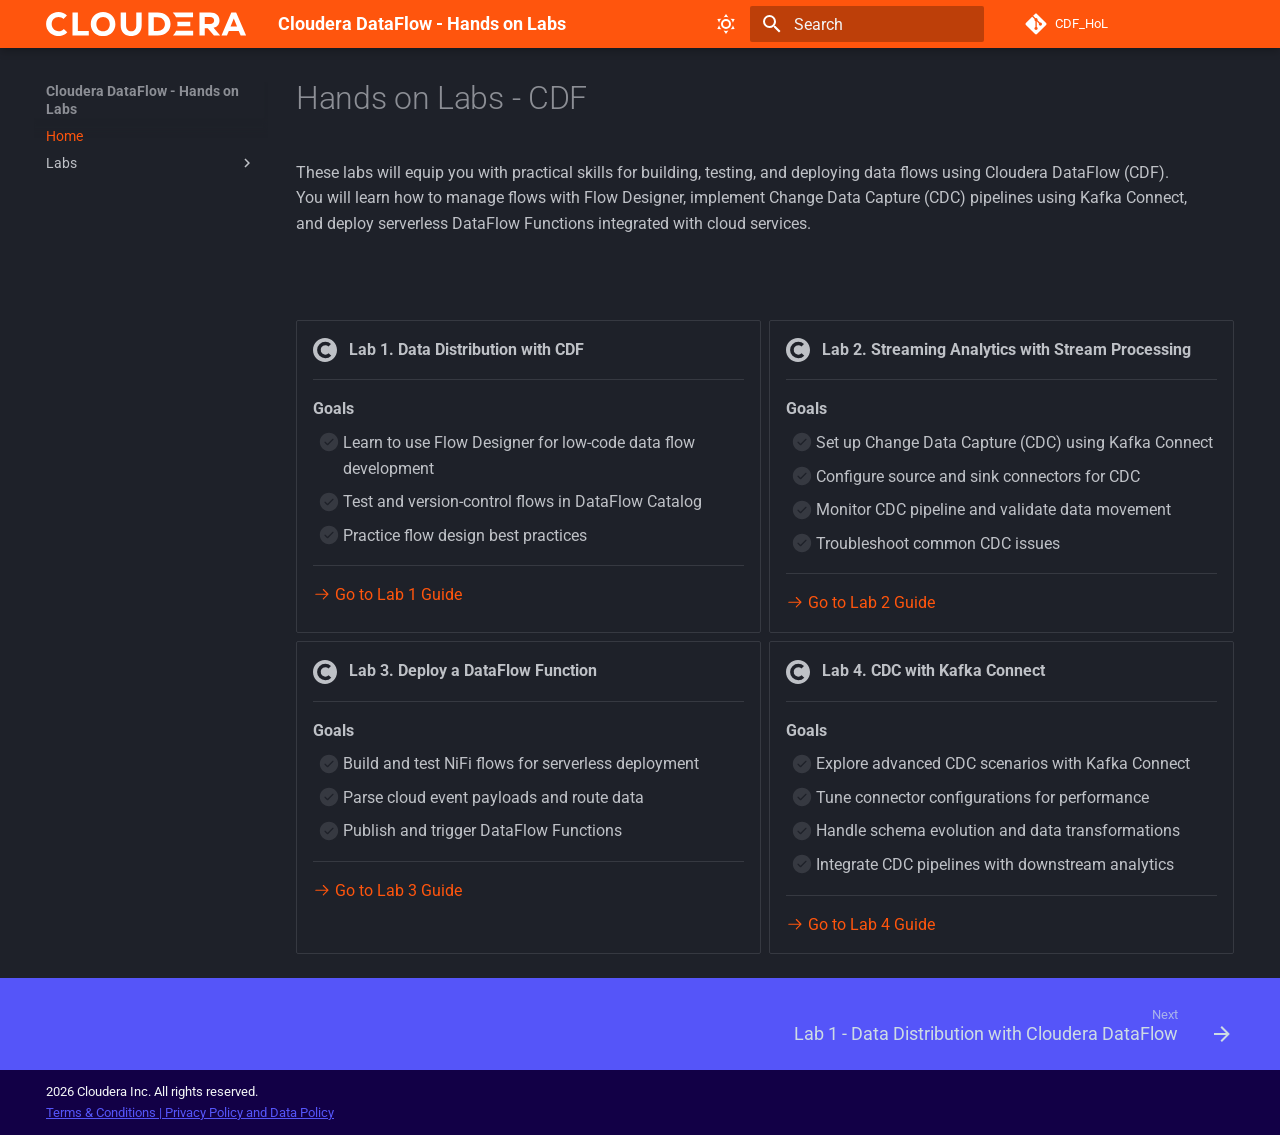
==== index.html @ 40f728d5 "Deployed 7646753 with MkDocs version: 1.6.1" ====
<!DOCTYPE html><html lang="en" class="no-js"><head>
    
      <meta charset="utf-8">
      <meta name="viewport" content="width=device-width,initial-scale=1">
      
      
        <meta name="author" content="GOES">
      
      
      
      
        <link rel="next" href="labs/lab1/index.html">
      
      
        
      
      
      <link rel="icon" href="assets/images/favicon.ico">
      <meta name="generator" content="mkdocs-1.6.1, mkdocs-material-9.7.2">
    
    
      
        <title>Cloudera DataFlow - Hands on Labs</title>
      
    
    
      <link rel="stylesheet" href="assets/stylesheets/main.484c7ddc.min.css">
      
        
        <link rel="stylesheet" href="assets/stylesheets/palette.ab4e12ef.min.css">
      
      


    
    
      
    
    
      
        
        
        <link rel="preconnect" href="https://fonts.gstatic.com" crossorigin>
        <link rel="stylesheet" href="https://fonts.googleapis.com/css?family=Roboto:300,300i,400,400i,700,700i%7CRoboto+Mono:400,400i,700,700i&amp;display=fallback">
        <style>:root{--md-text-font:"Roboto";--md-code-font:"Roboto Mono"}</style>
      
    
    
      <link rel="stylesheet" href="assets/stylesheets/extra.css">
    
    <script>__md_scope=new URL(".",location),__md_hash=e=>[...e].reduce(((e,_)=>(e<<5)-e+_.charCodeAt(0)),0),__md_get=(e,_=localStorage,t=__md_scope)=>JSON.parse(_.getItem(t.pathname+"."+e)),__md_set=(e,_,t=localStorage,a=__md_scope)=>{try{t.setItem(a.pathname+"."+e,JSON.stringify(_))}catch(e){}}</script>
    
      

    
    
  <link href="assets/stylesheets/glightbox.min.css" rel="stylesheet"><script src="assets/javascripts/glightbox.min.js"></script><style id="glightbox-style">
            html.glightbox-open { overflow: initial; height: 100%; }
            .gslide-title { margin-top: 0px; user-select: text; }
            .gslide-desc { color: #666; user-select: text; }
            .gslide-image img { background: white; }
            .gscrollbar-fixer { padding-right: 15px; }
            .gdesc-inner { font-size: 0.75rem; }
            body[data-md-color-scheme="slate"] .gdesc-inner { background: var(--md-default-bg-color); }
            body[data-md-color-scheme="slate"] .gslide-title { color: var(--md-default-fg-color); }
            body[data-md-color-scheme="slate"] .gslide-desc { color: var(--md-default-fg-color); }
        </style></head>
  
  
    
    
      
    
    
    
    
    <body dir="ltr" data-md-color-scheme="slate" data-md-color-primary="custom" data-md-color-accent="custom">
  
    
    <input class="md-toggle" data-md-toggle="drawer" type="checkbox" id="__drawer" autocomplete="off">
    <input class="md-toggle" data-md-toggle="search" type="checkbox" id="__search" autocomplete="off">
    <label class="md-overlay" for="__drawer"></label>
    <div data-md-component="skip">
      
        
        <a href="#hands-on-labs-cdf" class="md-skip">
          Skip to content
        </a>
      
    </div>
    <div data-md-component="announce">
      
    </div>
    
    
      

  

<header class="md-header md-header--shadow" data-md-component="header">
  <nav class="md-header__inner md-grid" aria-label="Header">
    <a href="index.html" title="Cloudera DataFlow - Hands on Labs" class="md-header__button md-logo" aria-label="Cloudera DataFlow - Hands on Labs" data-md-component="logo">
      
  <img src="assets/images/logo-cloudera-white.svg" alt="logo">

    </a>
    <label class="md-header__button md-icon" for="__drawer">
      
      <svg xmlns="http://www.w3.org/2000/svg" viewBox="0 0 24 24"><path d="M3 6h18v2H3zm0 5h18v2H3zm0 5h18v2H3z"></path></svg>
    </label>
    <div class="md-header__title" data-md-component="header-title">
      <div class="md-header__ellipsis">
        <div class="md-header__topic">
          <span class="md-ellipsis">
            Cloudera DataFlow - Hands on Labs
          </span>
        </div>
        <div class="md-header__topic" data-md-component="header-topic">
          <span class="md-ellipsis">
            
              Home
            
          </span>
        </div>
      </div>
    </div>
    
      
        <form class="md-header__option" data-md-component="palette">
  
    
    
    
    <input class="md-option" data-md-color-media="" data-md-color-scheme="slate" data-md-color-primary="custom" data-md-color-accent="custom" aria-label="Switch to light mode" type="radio" name="__palette" id="__palette_0">
    
      <label class="md-header__button md-icon" title="Switch to light mode" for="__palette_1" hidden>
        <svg xmlns="http://www.w3.org/2000/svg" viewBox="0 0 24 24"><path d="M12 7a5 5 0 0 1 5 5 5 5 0 0 1-5 5 5 5 0 0 1-5-5 5 5 0 0 1 5-5m0 2a3 3 0 0 0-3 3 3 3 0 0 0 3 3 3 3 0 0 0 3-3 3 3 0 0 0-3-3m0-7 2.39 3.42C13.65 5.15 12.84 5 12 5s-1.65.15-2.39.42zM3.34 7l4.16-.35A7.2 7.2 0 0 0 5.94 8.5c-.44.74-.69 1.5-.83 2.29zm.02 10 1.76-3.77a7.131 7.131 0 0 0 2.38 4.14zM20.65 7l-1.77 3.79a7.02 7.02 0 0 0-2.38-4.15zm-.01 10-4.14.36c.59-.51 1.12-1.14 1.54-1.86.42-.73.69-1.5.83-2.29zM12 22l-2.41-3.44c.74.27 1.55.44 2.41.44.82 0 1.63-.17 2.37-.44z"></path></svg>
      </label>
    
  
    
    
    
    <input class="md-option" data-md-color-media="" data-md-color-scheme="default" data-md-color-primary="custom" data-md-color-accent="custom" aria-label="Switch to dark mode" type="radio" name="__palette" id="__palette_1">
    
      <label class="md-header__button md-icon" title="Switch to dark mode" for="__palette_0" hidden>
        <svg xmlns="http://www.w3.org/2000/svg" viewBox="0 0 24 24"><path d="m17.75 4.09-2.53 1.94.91 3.06-2.63-1.81-2.63 1.81.91-3.06-2.53-1.94L12.44 4l1.06-3 1.06 3zm3.5 6.91-1.64 1.25.59 1.98-1.7-1.17-1.7 1.17.59-1.98L15.75 11l2.06-.05L18.5 9l.69 1.95zm-2.28 4.95c.83-.08 1.72 1.1 1.19 1.85-.32.45-.66.87-1.08 1.27C15.17 23 8.84 23 4.94 19.07c-3.91-3.9-3.91-10.24 0-14.14.4-.4.82-.76 1.27-1.08.75-.53 1.93.36 1.85 1.19-.27 2.86.69 5.83 2.89 8.02a9.96 9.96 0 0 0 8.02 2.89m-1.64 2.02a12.08 12.08 0 0 1-7.8-3.47c-2.17-2.19-3.33-5-3.49-7.82-2.81 3.14-2.7 7.96.31 10.98 3.02 3.01 7.84 3.12 10.98.31"></path></svg>
      </label>
    
  
</form>
      
    
    
      <script>var palette=__md_get("__palette");if(palette&&palette.color){if("(prefers-color-scheme)"===palette.color.media){var media=matchMedia("(prefers-color-scheme: light)"),input=document.querySelector(media.matches?"[data-md-color-media='(prefers-color-scheme: light)']":"[data-md-color-media='(prefers-color-scheme: dark)']");palette.color.media=input.getAttribute("data-md-color-media"),palette.color.scheme=input.getAttribute("data-md-color-scheme"),palette.color.primary=input.getAttribute("data-md-color-primary"),palette.color.accent=input.getAttribute("data-md-color-accent")}for(var[key,value]of Object.entries(palette.color))document.body.setAttribute("data-md-color-"+key,value)}</script>
    
    
    
      
      
        <label class="md-header__button md-icon" for="__search">
          
          <svg xmlns="http://www.w3.org/2000/svg" viewBox="0 0 24 24"><path d="M9.5 3A6.5 6.5 0 0 1 16 9.5c0 1.61-.59 3.09-1.56 4.23l.27.27h.79l5 5-1.5 1.5-5-5v-.79l-.27-.27A6.52 6.52 0 0 1 9.5 16 6.5 6.5 0 0 1 3 9.5 6.5 6.5 0 0 1 9.5 3m0 2C7 5 5 7 5 9.5S7 14 9.5 14 14 12 14 9.5 12 5 9.5 5"></path></svg>
        </label>
        <div class="md-search" data-md-component="search" role="dialog">
  <label class="md-search__overlay" for="__search"></label>
  <div class="md-search__inner" role="search">
    <form class="md-search__form" name="search">
      <input type="text" class="md-search__input" name="query" aria-label="Search" placeholder="Search" autocapitalize="off" autocorrect="off" autocomplete="off" spellcheck="false" data-md-component="search-query" required>
      <label class="md-search__icon md-icon" for="__search">
        
        <svg xmlns="http://www.w3.org/2000/svg" viewBox="0 0 24 24"><path d="M9.5 3A6.5 6.5 0 0 1 16 9.5c0 1.61-.59 3.09-1.56 4.23l.27.27h.79l5 5-1.5 1.5-5-5v-.79l-.27-.27A6.52 6.52 0 0 1 9.5 16 6.5 6.5 0 0 1 3 9.5 6.5 6.5 0 0 1 9.5 3m0 2C7 5 5 7 5 9.5S7 14 9.5 14 14 12 14 9.5 12 5 9.5 5"></path></svg>
        
        <svg xmlns="http://www.w3.org/2000/svg" viewBox="0 0 24 24"><path d="M20 11v2H8l5.5 5.5-1.42 1.42L4.16 12l7.92-7.92L13.5 5.5 8 11z"></path></svg>
      </label>
      <nav class="md-search__options" aria-label="Search">
        
        <button type="reset" class="md-search__icon md-icon" title="Clear" aria-label="Clear" tabindex="-1">
          
          <svg xmlns="http://www.w3.org/2000/svg" viewBox="0 0 24 24"><path d="M19 6.41 17.59 5 12 10.59 6.41 5 5 6.41 10.59 12 5 17.59 6.41 19 12 13.41 17.59 19 19 17.59 13.41 12z"></path></svg>
        </button>
      </nav>
      
    </form>
    <div class="md-search__output">
      <div class="md-search__scrollwrap" tabindex="0" data-md-scrollfix>
        <div class="md-search-result" data-md-component="search-result">
          <div class="md-search-result__meta">
            Initializing search
          </div>
          <ol class="md-search-result__list" role="presentation"></ol>
        </div>
      </div>
    </div>
  </div>
</div>
      
    
    
      <div class="md-header__source">
        <a href="https://github.com/vitorconde/conde-hols/" title="Go to repository" class="md-source" data-md-component="source">
  <div class="md-source__icon md-icon">
    
    <svg xmlns="http://www.w3.org/2000/svg" viewBox="0 0 448 512"><!--! Font Awesome Free 7.1.0 by @fontawesome - https://fontawesome.com License - https://fontawesome.com/license/free (Icons: CC BY 4.0, Fonts: SIL OFL 1.1, Code: MIT License) Copyright 2025 Fonticons, Inc.--><path d="M439.6 236.1 244 40.5c-5.4-5.5-12.8-8.5-20.4-8.5s-15 3-20.4 8.4L162.5 81l51.5 51.5c27.1-9.1 52.7 16.8 43.4 43.7l49.7 49.7c34.2-11.8 61.2 31 35.5 56.7-26.5 26.5-70.2-2.9-56-37.3L240.3 199v121.9c25.3 12.5 22.3 41.8 9.1 55-6.4 6.4-15.2 10.1-24.3 10.1s-17.8-3.6-24.3-10.1c-17.6-17.6-11.1-46.9 11.2-56v-123c-20.8-8.5-24.6-30.7-18.6-45L142.6 101 8.5 235.1C3 240.6 0 247.9 0 255.5s3 15 8.5 20.4l195.6 195.7c5.4 5.4 12.7 8.4 20.4 8.4s15-3 20.4-8.4l194.7-194.7c5.4-5.4 8.4-12.8 8.4-20.4s-3-15-8.4-20.4"></path></svg>
  </div>
  <div class="md-source__repository">
    CDF_HoL
  </div>
</a>
      </div>
    
  </nav>
  
</header>
    
    <div class="md-container" data-md-component="container">
      
      
        
          
        
      
      <main class="md-main" data-md-component="main">
        <div class="md-main__inner md-grid">
          
            
              
                
              
              <div class="md-sidebar md-sidebar--primary" data-md-component="sidebar" data-md-type="navigation">
                <div class="md-sidebar__scrollwrap">
                  <div class="md-sidebar__inner">
                    



<nav class="md-nav md-nav--primary" aria-label="Navigation" data-md-level="0">
  <label class="md-nav__title" for="__drawer">
    <a href="index.html" title="Cloudera DataFlow - Hands on Labs" class="md-nav__button md-logo" aria-label="Cloudera DataFlow - Hands on Labs" data-md-component="logo">
      
  <img src="assets/images/logo-cloudera-white.svg" alt="logo">

    </a>
    Cloudera DataFlow - Hands on Labs
  </label>
  
    <div class="md-nav__source">
      <a href="https://github.com/vitorconde/conde-hols/" title="Go to repository" class="md-source" data-md-component="source">
  <div class="md-source__icon md-icon">
    
    <svg xmlns="http://www.w3.org/2000/svg" viewBox="0 0 448 512"><!--! Font Awesome Free 7.1.0 by @fontawesome - https://fontawesome.com License - https://fontawesome.com/license/free (Icons: CC BY 4.0, Fonts: SIL OFL 1.1, Code: MIT License) Copyright 2025 Fonticons, Inc.--><path d="M439.6 236.1 244 40.5c-5.4-5.5-12.8-8.5-20.4-8.5s-15 3-20.4 8.4L162.5 81l51.5 51.5c27.1-9.1 52.7 16.8 43.4 43.7l49.7 49.7c34.2-11.8 61.2 31 35.5 56.7-26.5 26.5-70.2-2.9-56-37.3L240.3 199v121.9c25.3 12.5 22.3 41.8 9.1 55-6.4 6.4-15.2 10.1-24.3 10.1s-17.8-3.6-24.3-10.1c-17.6-17.6-11.1-46.9 11.2-56v-123c-20.8-8.5-24.6-30.7-18.6-45L142.6 101 8.5 235.1C3 240.6 0 247.9 0 255.5s3 15 8.5 20.4l195.6 195.7c5.4 5.4 12.7 8.4 20.4 8.4s15-3 20.4-8.4l194.7-194.7c5.4-5.4 8.4-12.8 8.4-20.4s-3-15-8.4-20.4"></path></svg>
  </div>
  <div class="md-source__repository">
    CDF_HoL
  </div>
</a>
    </div>
  
  <ul class="md-nav__list" data-md-scrollfix>
    
      
      
  
  
    
  
  
  
    <li class="md-nav__item md-nav__item--active">
      
      <input class="md-nav__toggle md-toggle" type="checkbox" id="__toc">
      
      
        
      
      
      <a href="index.html" class="md-nav__link md-nav__link--active">
        
  
  
  <span class="md-ellipsis">
    
  
    Home
  

    
  </span>
  
  

      </a>
      
    </li>
  

    
      
      
  
  
  
  
    
    
    
    
    
    <li class="md-nav__item md-nav__item--nested">
      
        
        
        <input class="md-nav__toggle md-toggle " type="checkbox" id="__nav_2">
        
          
          <label class="md-nav__link" for="__nav_2" id="__nav_2_label" tabindex="0">
            
  
  
  <span class="md-ellipsis">
    
  
    Labs
  

    
  </span>
  
  

            <span class="md-nav__icon md-icon"></span>
          </label>
        
        <nav class="md-nav" data-md-level="1" aria-labelledby="__nav_2_label" aria-expanded="false">
          <label class="md-nav__title" for="__nav_2">
            <span class="md-nav__icon md-icon"></span>
            
  
    Labs
  

          </label>
          <ul class="md-nav__list" data-md-scrollfix>
            
              
                
  
  
  
  
    <li class="md-nav__item">
      <a href="labs/lab1/index.html" class="md-nav__link">
        
  
  
  <span class="md-ellipsis">
    
  
    Lab 1 - Data Distribution with Cloudera DataFlow
  

    
  </span>
  
  

      </a>
    </li>
  

              
            
              
                
  
  
  
  
    <li class="md-nav__item">
      <a href="labs/lab2/index.html" class="md-nav__link">
        
  
  
  <span class="md-ellipsis">
    
  
    Lab 2 - Streaming Analytics with Stream Processing
  

    
  </span>
  
  

      </a>
    </li>
  

              
            
              
                
  
  
  
  
    <li class="md-nav__item">
      <a href="labs/lab3/index.html" class="md-nav__link">
        
  
  
  <span class="md-ellipsis">
    
  
    Lab 3 - Deploy a DataFlow Function
  

    
  </span>
  
  

      </a>
    </li>
  

              
            
              
                
  
  
  
  
    <li class="md-nav__item">
      <a href="labs/lab4/index.html" class="md-nav__link">
        
  
  
  <span class="md-ellipsis">
    
  
    Lab 4 - CDC with Kafka Connect
  

    
  </span>
  
  

      </a>
    </li>
  

              
            
          </ul>
        </nav>
      
    </li>
  

    
  </ul>
</nav>
                  </div>
                </div>
              </div>
            
            
              
                
              
              <div class="md-sidebar md-sidebar--secondary" data-md-component="sidebar" data-md-type="toc" hidden>
                <div class="md-sidebar__scrollwrap">
                  <div class="md-sidebar__inner">
                    

<nav class="md-nav md-nav--secondary" aria-label="Table of contents">
  
  
  
    
  
  
</nav>
                  </div>
                </div>
              </div>
            
          
          
            <div class="md-content" data-md-component="content">
              
              <article class="md-content__inner md-typeset">
                
                  
  



  
  


<h1 id="hands-on-labs-cdf">Hands on Labs - CDF</h1>
<p>These labs will equip you with practical skills for building, testing, and deploying data flows using Cloudera DataFlow (CDF).<br>
You will learn how to manage flows with Flow Designer, implement Change Data Capture (CDC) pipelines using Kafka Connect,<br>
and deploy serverless DataFlow Functions integrated with cloud services.  </p>
<p><br>
<br></p>
<div class="grid cards">
<ul>
<li>
<p><span class="twemoji lg middle"><svg xmlns="http://www.w3.org/2000/svg" viewBox="0 0 24 24"><path d="M12 0C5.373 0 0 5.373 0 12s5.373 12 12 12 12-5.373 12-12S18.627 0 12 0m.344 20.251a8.25 8.25 0 1 1 0-16.502 8.2 8.2 0 0 1 5.633 2.234L15.519 8.53a4.69 4.69 0 0 0-3.175-1.239 4.709 4.709 0 1 0 3.284 8.081l2.657 2.346a8.22 8.22 0 0 1-5.941 2.533"></path></svg></span> &nbsp; <strong>Lab 1. Data Distribution with CDF</strong></p>
<hr>
<p><strong>Goals</strong></p>
<ul class="task-list">
<li class="task-list-item"><label class="task-list-control"><input type="checkbox" disabled><span class="task-list-indicator"></span></label> Learn to use Flow Designer for low-code data flow development</li>
<li class="task-list-item"><label class="task-list-control"><input type="checkbox" disabled><span class="task-list-indicator"></span></label> Test and version-control flows in DataFlow Catalog</li>
<li class="task-list-item"><label class="task-list-control"><input type="checkbox" disabled><span class="task-list-indicator"></span></label> Practice flow design best practices</li>
</ul>
<hr>
<p><a href="labs/lab1/index.html"><span class="twemoji"><svg xmlns="http://www.w3.org/2000/svg" viewBox="0 0 24 24"><path d="M13.22 19.03a.75.75 0 0 1 0-1.06L18.19 13H3.75a.75.75 0 0 1 0-1.5h14.44l-4.97-4.97a.749.749 0 0 1 .326-1.275.75.75 0 0 1 .734.215l6.25 6.25a.75.75 0 0 1 0 1.06l-6.25 6.25a.75.75 0 0 1-1.06 0"></path></svg></span> Go to Lab 1 Guide</a></p>
</li>
<li>
<p><span class="twemoji lg middle"><svg xmlns="http://www.w3.org/2000/svg" viewBox="0 0 24 24"><path d="M12 0C5.373 0 0 5.373 0 12s5.373 12 12 12 12-5.373 12-12S18.627 0 12 0m.344 20.251a8.25 8.25 0 1 1 0-16.502 8.2 8.2 0 0 1 5.633 2.234L15.519 8.53a4.69 4.69 0 0 0-3.175-1.239 4.709 4.709 0 1 0 3.284 8.081l2.657 2.346a8.22 8.22 0 0 1-5.941 2.533"></path></svg></span> &nbsp; <strong>Lab 2. Streaming Analytics with Stream Processing</strong></p>
<hr>
<p><strong>Goals</strong></p>
<ul class="task-list">
<li class="task-list-item"><label class="task-list-control"><input type="checkbox" disabled><span class="task-list-indicator"></span></label> Set up Change Data Capture (CDC) using Kafka Connect</li>
<li class="task-list-item"><label class="task-list-control"><input type="checkbox" disabled><span class="task-list-indicator"></span></label> Configure source and sink connectors for CDC</li>
<li class="task-list-item"><label class="task-list-control"><input type="checkbox" disabled><span class="task-list-indicator"></span></label> Monitor CDC pipeline and validate data movement</li>
<li class="task-list-item"><label class="task-list-control"><input type="checkbox" disabled><span class="task-list-indicator"></span></label> Troubleshoot common CDC issues</li>
</ul>
<hr>
<p><a href="labs/lab2/index.html"><span class="twemoji"><svg xmlns="http://www.w3.org/2000/svg" viewBox="0 0 24 24"><path d="M13.22 19.03a.75.75 0 0 1 0-1.06L18.19 13H3.75a.75.75 0 0 1 0-1.5h14.44l-4.97-4.97a.749.749 0 0 1 .326-1.275.75.75 0 0 1 .734.215l6.25 6.25a.75.75 0 0 1 0 1.06l-6.25 6.25a.75.75 0 0 1-1.06 0"></path></svg></span> Go to Lab 2 Guide</a></p>
</li>
<li>
<p><span class="twemoji lg middle"><svg xmlns="http://www.w3.org/2000/svg" viewBox="0 0 24 24"><path d="M12 0C5.373 0 0 5.373 0 12s5.373 12 12 12 12-5.373 12-12S18.627 0 12 0m.344 20.251a8.25 8.25 0 1 1 0-16.502 8.2 8.2 0 0 1 5.633 2.234L15.519 8.53a4.69 4.69 0 0 0-3.175-1.239 4.709 4.709 0 1 0 3.284 8.081l2.657 2.346a8.22 8.22 0 0 1-5.941 2.533"></path></svg></span> &nbsp; <strong>Lab 3. Deploy a DataFlow Function</strong></p>
<hr>
<p><strong>Goals</strong></p>
<ul class="task-list">
<li class="task-list-item"><label class="task-list-control"><input type="checkbox" disabled><span class="task-list-indicator"></span></label> Build and test NiFi flows for serverless deployment</li>
<li class="task-list-item"><label class="task-list-control"><input type="checkbox" disabled><span class="task-list-indicator"></span></label> Parse cloud event payloads and route data</li>
<li class="task-list-item"><label class="task-list-control"><input type="checkbox" disabled><span class="task-list-indicator"></span></label> Publish and trigger DataFlow Functions</li>
</ul>
<hr>
<p><a href="labs/lab3/index.html"><span class="twemoji"><svg xmlns="http://www.w3.org/2000/svg" viewBox="0 0 24 24"><path d="M13.22 19.03a.75.75 0 0 1 0-1.06L18.19 13H3.75a.75.75 0 0 1 0-1.5h14.44l-4.97-4.97a.749.749 0 0 1 .326-1.275.75.75 0 0 1 .734.215l6.25 6.25a.75.75 0 0 1 0 1.06l-6.25 6.25a.75.75 0 0 1-1.06 0"></path></svg></span> Go to Lab 3 Guide</a></p>
</li>
<li>
<p><span class="twemoji lg middle"><svg xmlns="http://www.w3.org/2000/svg" viewBox="0 0 24 24"><path d="M12 0C5.373 0 0 5.373 0 12s5.373 12 12 12 12-5.373 12-12S18.627 0 12 0m.344 20.251a8.25 8.25 0 1 1 0-16.502 8.2 8.2 0 0 1 5.633 2.234L15.519 8.53a4.69 4.69 0 0 0-3.175-1.239 4.709 4.709 0 1 0 3.284 8.081l2.657 2.346a8.22 8.22 0 0 1-5.941 2.533"></path></svg></span> &nbsp; <strong>Lab 4. CDC with Kafka Connect</strong></p>
<hr>
<p><strong>Goals</strong></p>
<ul class="task-list">
<li class="task-list-item"><label class="task-list-control"><input type="checkbox" disabled><span class="task-list-indicator"></span></label> Explore advanced CDC scenarios with Kafka Connect</li>
<li class="task-list-item"><label class="task-list-control"><input type="checkbox" disabled><span class="task-list-indicator"></span></label> Tune connector configurations for performance</li>
<li class="task-list-item"><label class="task-list-control"><input type="checkbox" disabled><span class="task-list-indicator"></span></label> Handle schema evolution and data transformations</li>
<li class="task-list-item"><label class="task-list-control"><input type="checkbox" disabled><span class="task-list-indicator"></span></label> Integrate CDC pipelines with downstream analytics</li>
</ul>
<hr>
<p><a href="labs/lab3/index.html"><span class="twemoji"><svg xmlns="http://www.w3.org/2000/svg" viewBox="0 0 24 24"><path d="M13.22 19.03a.75.75 0 0 1 0-1.06L18.19 13H3.75a.75.75 0 0 1 0-1.5h14.44l-4.97-4.97a.749.749 0 0 1 .326-1.275.75.75 0 0 1 .734.215l6.25 6.25a.75.75 0 0 1 0 1.06l-6.25 6.25a.75.75 0 0 1-1.06 0"></path></svg></span> Go to Lab 4 Guide</a></p>
</li>
</ul>
</div>







  
  




  



                
              </article>
            </div>
          
          
<script>var target=document.getElementById(location.hash.slice(1));target&&target.name&&(target.checked=target.name.startsWith("__tabbed_"))</script>
        </div>
        
          <button type="button" class="md-top md-icon" data-md-component="top" hidden>
  
  <svg xmlns="http://www.w3.org/2000/svg" viewBox="0 0 24 24"><path d="M13 20h-2V8l-5.5 5.5-1.42-1.42L12 4.16l7.92 7.92-1.42 1.42L13 8z"></path></svg>
  Back to top
</button>
        
      </main>
      
        <footer class="md-footer">
  
    
      
        
      
      <nav class="md-footer__inner md-grid" aria-label="Footer">
        
        
          
          <a href="labs/lab1/index.html" class="md-footer__link md-footer__link--next" aria-label="Next: Lab 1 - Data Distribution with Cloudera DataFlow">
            <div class="md-footer__title">
              <span class="md-footer__direction">
                Next
              </span>
              <div class="md-ellipsis">
                Lab 1 - Data Distribution with Cloudera DataFlow
              </div>
            </div>
            <div class="md-footer__button md-icon">
              
              <svg xmlns="http://www.w3.org/2000/svg" viewBox="0 0 24 24"><path d="M4 11v2h12l-5.5 5.5 1.42 1.42L19.84 12l-7.92-7.92L10.5 5.5 16 11z"></path></svg>
            </div>
          </a>
        
      </nav>
    
  
  <div class="md-footer-meta md-typeset">
    <div class="md-footer-meta__inner md-grid">
      <div class="md-copyright">
  
    <div class="md-copyright__highlight">
      2026 Cloudera Inc. All rights reserved.<br><a href="https://www.cloudera.com/legal/terms-and-conditions.html" target="_blank">Terms &amp; Conditions | </a>  <a href="https://www.cloudera.com/legal/policies.html" target="_blank"> Privacy Policy and Data Policy</a>
    </div>
  
  
</div>
      
    </div>
  </div>
</footer>
      
    </div>
    <div class="md-dialog" data-md-component="dialog">
      <div class="md-dialog__inner md-typeset"></div>
    </div>
    
    
    
      
      
      <script id="__config" type="application/json">{"annotate": null, "base": ".", "features": ["content.code.annotate", "content.code.copy", "navigation.footer", "navigation.top"], "search": "assets/javascripts/workers/search.2c215733.min.js", "tags": null, "translations": {"clipboard.copied": "Copied to clipboard", "clipboard.copy": "Copy to clipboard", "search.result.more.one": "1 more on this page", "search.result.more.other": "# more on this page", "search.result.none": "No matching documents", "search.result.one": "1 matching document", "search.result.other": "# matching documents", "search.result.placeholder": "Type to start searching", "search.result.term.missing": "Missing", "select.version": "Select version"}, "version": null}</script>
    
    
      <script src="assets/javascripts/bundle.79ae519e.min.js"></script>
      
    
  
<script id="init-glightbox">const lightbox = GLightbox({"touchNavigation": true, "loop": false, "zoomable": true, "draggable": true, "openEffect": "zoom", "closeEffect": "zoom", "slideEffect": "slide"});
document$.subscribe(()=>{ lightbox.reload(); });
</script></body></html>
---- assets/stylesheets/main.484c7ddc.min.css ----
@charset "UTF-8";html{-webkit-text-size-adjust:none;-moz-text-size-adjust:none;text-size-adjust:none;box-sizing:border-box}*,:after,:before{box-sizing:inherit}@media (prefers-reduced-motion){*,:after,:before{transition:none!important}}body{margin:0}a,button,input,label{-webkit-tap-highlight-color:transparent}a{color:inherit;text-decoration:none}hr{border:0;box-sizing:initial;display:block;height:.05rem;overflow:visible;padding:0}small{font-size:80%}sub,sup{line-height:1em}img{border-style:none}table{border-collapse:initial;border-spacing:0}td,th{font-weight:400;vertical-align:top}button{background:#0000;border:0;font-family:inherit;font-size:inherit;margin:0;padding:0}input{border:0;outline:none}:root{--md-primary-fg-color:#4051b5;--md-primary-fg-color--light:#5d6cc0;--md-primary-fg-color--dark:#303fa1;--md-primary-bg-color:#fff;--md-primary-bg-color--light:#ffffffb3;--md-accent-fg-color:#526cfe;--md-accent-fg-color--transparent:#526cfe1a;--md-accent-bg-color:#fff;--md-accent-bg-color--light:#ffffffb3}[data-md-color-scheme=default]{color-scheme:light}[data-md-color-scheme=default] img[src$="#gh-dark-mode-only"],[data-md-color-scheme=default] img[src$="#only-dark"]{display:none}:root,[data-md-color-scheme=default]{--md-hue:225deg;--md-default-fg-color:#000000de;--md-default-fg-color--light:#0000008a;--md-default-fg-color--lighter:#00000052;--md-default-fg-color--lightest:#00000012;--md-default-bg-color:#fff;--md-default-bg-color--light:#ffffffb3;--md-default-bg-color--lighter:#ffffff4d;--md-default-bg-color--lightest:#ffffff1f;--md-code-fg-color:#36464e;--md-code-bg-color:#f5f5f5;--md-code-bg-color--light:#f5f5f5b3;--md-code-bg-color--lighter:#f5f5f54d;--md-code-hl-color:#4287ff;--md-code-hl-color--light:#4287ff1a;--md-code-hl-number-color:#d52a2a;--md-code-hl-special-color:#db1457;--md-code-hl-function-color:#a846b9;--md-code-hl-constant-color:#6e59d9;--md-code-hl-keyword-color:#3f6ec6;--md-code-hl-string-color:#1c7d4d;--md-code-hl-name-color:var(--md-code-fg-color);--md-code-hl-operator-color:var(--md-default-fg-color--light);--md-code-hl-punctuation-color:var(--md-default-fg-color--light);--md-code-hl-comment-color:var(--md-default-fg-color--light);--md-code-hl-generic-color:var(--md-default-fg-color--light);--md-code-hl-variable-color:var(--md-default-fg-color--light);--md-typeset-color:var(--md-default-fg-color);--md-typeset-a-color:var(--md-primary-fg-color);--md-typeset-del-color:#f5503d26;--md-typeset-ins-color:#0bd57026;--md-typeset-kbd-color:#fafafa;--md-typeset-kbd-accent-color:#fff;--md-typeset-kbd-border-color:#b8b8b8;--md-typeset-mark-color:#ffff0080;--md-typeset-table-color:#0000001f;--md-typeset-table-color--light:rgba(0,0,0,.035);--md-admonition-fg-color:var(--md-default-fg-color);--md-admonition-bg-color:var(--md-default-bg-color);--md-warning-fg-color:#000000de;--md-warning-bg-color:#ff9;--md-footer-fg-color:#fff;--md-footer-fg-color--light:#ffffffb3;--md-footer-fg-color--lighter:#ffffff73;--md-footer-bg-color:#000000de;--md-footer-bg-color--dark:#00000052;--md-shadow-z1:0 0.2rem 0.5rem #0000000d,0 0 0.05rem #0000001a;--md-shadow-z2:0 0.2rem 0.5rem #0000001a,0 0 0.05rem #00000040;--md-shadow-z3:0 0.2rem 0.5rem #0003,0 0 0.05rem #00000059}.md-icon svg{fill:currentcolor;display:block;height:1.2rem;width:1.2rem}body{-webkit-font-smoothing:antialiased;-moz-osx-font-smoothing:grayscale;--md-text-font-family:var(--md-text-font,_),-apple-system,BlinkMacSystemFont,Helvetica,Arial,sans-serif;--md-code-font-family:var(--md-code-font,_),SFMono-Regular,Consolas,Menlo,monospace}aside,body,input{font-feature-settings:"kern","liga";color:var(--md-typeset-color);font-family:var(--md-text-font-family)}code,kbd,pre{font-feature-settings:"kern";font-family:var(--md-code-font-family)}:root{--md-typeset-table-sort-icon:url('data:image/svg+xml;charset=utf-8,<svg xmlns="http://www.w3.org/2000/svg" viewBox="0 0 24 24"><path d="m18 21-4-4h3V7h-3l4-4 4 4h-3v10h3M2 19v-2h10v2M2 13v-2h7v2M2 7V5h4v2z"/></svg>');--md-typeset-table-sort-icon--asc:url('data:image/svg+xml;charset=utf-8,<svg xmlns="http://www.w3.org/2000/svg" viewBox="0 0 24 24"><path d="M19 17h3l-4 4-4-4h3V3h2M2 17h10v2H2M6 5v2H2V5m0 6h7v2H2z"/></svg>');--md-typeset-table-sort-icon--desc:url('data:image/svg+xml;charset=utf-8,<svg xmlns="http://www.w3.org/2000/svg" viewBox="0 0 24 24"><path d="M19 7h3l-4-4-4 4h3v14h2M2 17h10v2H2M6 5v2H2V5m0 6h7v2H2z"/></svg>')}.md-typeset{-webkit-print-color-adjust:exact;color-adjust:exact;font-size:.8rem;line-height:1.6;overflow-wrap:break-word}@media print{.md-typeset{font-size:.68rem}}.md-typeset blockquote,.md-typeset dl,.md-typeset figure,.md-typeset ol,.md-typeset pre,.md-typeset ul{margin-bottom:1em;margin-top:1em}.md-typeset h1{color:var(--md-default-fg-color--light);font-size:2em;line-height:1.3;margin:0 0 1.25em}.md-typeset h1,.md-typeset h2{font-weight:300;letter-spacing:-.01em}.md-typeset h2{font-size:1.5625em;line-height:1.4;margin:1.6em 0 .64em}.md-typeset h3{font-size:1.25em;font-weight:400;letter-spacing:-.01em;line-height:1.5;margin:1.6em 0 .8em}.md-typeset h2+h3{margin-top:.8em}.md-typeset h4{font-weight:700;letter-spacing:-.01em;margin:1em 0}.md-typeset h5,.md-typeset h6{color:var(--md-default-fg-color--light);font-size:.8em;font-weight:700;letter-spacing:-.01em;margin:1.25em 0}.md-typeset h5{text-transform:uppercase}.md-typeset h5 code{text-transform:none}.md-typeset hr{border-bottom:.05rem solid var(--md-default-fg-color--lightest);display:flow-root;margin:1.5em 0}.md-typeset a{color:var(--md-typeset-a-color);word-break:break-word}.md-typeset a,.md-typeset a:before{transition:color 125ms}.md-typeset a:focus,.md-typeset a:hover{color:var(--md-accent-fg-color)}.md-typeset a:focus code,.md-typeset a:hover code{background-color:var(--md-accent-fg-color--transparent);color:var(--md-accent-fg-color)}.md-typeset a code{color:var(--md-typeset-a-color)}.md-typeset a.focus-visible{outline-color:var(--md-accent-fg-color);outline-offset:.2rem}.md-typeset code,.md-typeset kbd,.md-typeset pre{color:var(--md-code-fg-color);direction:ltr;font-variant-ligatures:none;transition:background-color 125ms}@media print{.md-typeset code,.md-typeset kbd,.md-typeset pre{white-space:pre-wrap}}.md-typeset code{background-color:var(--md-code-bg-color);border-radius:.1rem;-webkit-box-decoration-break:clone;box-decoration-break:clone;font-size:.85em;padding:0 .2941176471em;transition:color 125ms,background-color 125ms;word-break:break-word}.md-typeset code:not(.focus-visible){-webkit-tap-highlight-color:transparent;outline:none}.md-typeset pre{display:flow-root;line-height:1.4;position:relative}.md-typeset pre>code{-webkit-box-decoration-break:slice;box-decoration-break:slice;box-shadow:none;display:block;margin:0;outline-color:var(--md-accent-fg-color);overflow:auto;padding:.7720588235em 1.1764705882em;scrollbar-color:var(--md-default-fg-color--lighter) #0000;scrollbar-width:thin;touch-action:auto;word-break:normal}.md-typeset pre>code:hover{scrollbar-color:var(--md-accent-fg-color) #0000}.md-typeset pre>code::-webkit-scrollbar{height:.2rem;width:.2rem}.md-typeset pre>code::-webkit-scrollbar-thumb{background-color:var(--md-default-fg-color--lighter)}.md-typeset pre>code::-webkit-scrollbar-thumb:hover{background-color:var(--md-accent-fg-color)}.md-typeset kbd{background-color:var(--md-typeset-kbd-color);border-radius:.1rem;box-shadow:0 .1rem 0 .05rem var(--md-typeset-kbd-border-color),0 .1rem 0 var(--md-typeset-kbd-border-color),0 -.1rem .2rem var(--md-typeset-kbd-accent-color) inset;color:var(--md-default-fg-color);display:inline-block;font-size:.75em;padding:0 .6666666667em;vertical-align:text-top;word-break:break-word}.md-typeset mark{background-color:var(--md-typeset-mark-color);-webkit-box-decoration-break:clone;box-decoration-break:clone;color:inherit;word-break:break-word}.md-typeset abbr{cursor:help;text-decoration:none}.md-typeset [data-preview],.md-typeset abbr{border-bottom:.05rem dotted var(--md-default-fg-color--light)}.md-typeset small{opacity:.75}[dir=ltr] .md-typeset sub,[dir=ltr] .md-typeset sup{margin-left:.078125em}[dir=rtl] .md-typeset sub,[dir=rtl] .md-typeset sup{margin-right:.078125em}[dir=ltr] .md-typeset blockquote{padding-left:.6rem}[dir=rtl] .md-typeset blockquote{padding-right:.6rem}[dir=ltr] .md-typeset blockquote{border-left:.2rem solid var(--md-default-fg-color--lighter)}[dir=rtl] .md-typeset blockquote{border-right:.2rem solid var(--md-default-fg-color--lighter)}.md-typeset blockquote{color:var(--md-default-fg-color--light);margin-left:0;margin-right:0}.md-typeset ul{list-style-type:disc}.md-typeset ul[type]{list-style-type:revert-layer}[dir=ltr] .md-typeset ol,[dir=ltr] .md-typeset ul{margin-left:.625em}[dir=rtl] .md-typeset ol,[dir=rtl] .md-typeset ul{margin-right:.625em}.md-typeset ol,.md-typeset ul{padding:0}.md-typeset ol:not([hidden]),.md-typeset ul:not([hidden]){display:flow-root}.md-typeset ol ol,.md-typeset ul ol{list-style-type:lower-alpha}.md-typeset ol ol ol,.md-typeset ul ol ol{list-style-type:lower-roman}.md-typeset ol ol ol ol,.md-typeset ul ol ol ol{list-style-type:upper-alpha}.md-typeset ol ol ol ol ol,.md-typeset ul ol ol ol ol{list-style-type:upper-roman}.md-typeset ol[type],.md-typeset ul[type]{list-style-type:revert-layer}[dir=ltr] .md-typeset ol li,[dir=ltr] .md-typeset ul li{margin-left:1.25em}[dir=rtl] .md-typeset ol li,[dir=rtl] .md-typeset ul li{margin-right:1.25em}.md-typeset ol li,.md-typeset ul li{margin-bottom:.5em}.md-typeset ol li blockquote,.md-typeset ol li p,.md-typeset ul li blockquote,.md-typeset ul li p{margin:.5em 0}.md-typeset ol li:last-child,.md-typeset ul li:last-child{margin-bottom:0}[dir=ltr] .md-typeset ol li ol,[dir=ltr] .md-typeset ol li ul,[dir=ltr] .md-typeset ul li ol,[dir=ltr] .md-typeset ul li ul{margin-left:.625em}[dir=rtl] .md-typeset ol li ol,[dir=rtl] .md-typeset ol li ul,[dir=rtl] .md-typeset ul li ol,[dir=rtl] .md-typeset ul li ul{margin-right:.625em}.md-typeset ol li ol,.md-typeset ol li ul,.md-typeset ul li ol,.md-typeset ul li ul{margin-bottom:.5em;margin-top:.5em}[dir=ltr] .md-typeset dd{margin-left:1.875em}[dir=rtl] .md-typeset dd{margin-right:1.875em}.md-typeset dd{margin-bottom:1.5em;margin-top:1em}.md-typeset img,.md-typeset svg,.md-typeset video{height:auto;max-width:100%}.md-typeset img[align=left]{margin:1em 1em 1em 0}.md-typeset img[align=right]{margin:1em 0 1em 1em}.md-typeset img[align]:only-child{margin-top:0}.md-typeset figure{display:flow-root;margin:1em auto;max-width:100%;text-align:center;width:fit-content}.md-typeset figure img{display:block;margin:0 auto}.md-typeset figcaption{font-style:italic;margin:1em auto;max-width:24rem}.md-typeset iframe{max-width:100%}.md-typeset table:not([class]){background-color:var(--md-default-bg-color);border:.05rem solid var(--md-typeset-table-color);border-radius:.1rem;display:inline-block;font-size:.64rem;max-width:100%;overflow:auto;touch-action:auto}@media print{.md-typeset table:not([class]){display:table}}.md-typeset table:not([class])+*{margin-top:1.5em}.md-typeset table:not([class]) td>:first-child,.md-typeset table:not([class]) th>:first-child{margin-top:0}.md-typeset table:not([class]) td>:last-child,.md-typeset table:not([class]) th>:last-child{margin-bottom:0}.md-typeset table:not([class]) td:not([align]),.md-typeset table:not([class]) th:not([align]){text-align:left}[dir=rtl] .md-typeset table:not([class]) td:not([align]),[dir=rtl] .md-typeset table:not([class]) th:not([align]){text-align:right}.md-typeset table:not([class]) th{font-weight:700;min-width:5rem;padding:.9375em 1.25em;vertical-align:top}.md-typeset table:not([class]) td{border-top:.05rem solid var(--md-typeset-table-color);padding:.9375em 1.25em;vertical-align:top}.md-typeset table:not([class]) tbody tr{transition:background-color 125ms}.md-typeset table:not([class]) tbody tr:hover{background-color:var(--md-typeset-table-color--light);box-shadow:0 .05rem 0 var(--md-default-bg-color) inset}.md-typeset table:not([class]) a{word-break:normal}.md-typeset table th[role=columnheader]{cursor:pointer}[dir=ltr] .md-typeset table th[role=columnheader]:after{margin-left:.5em}[dir=rtl] .md-typeset table th[role=columnheader]:after{margin-right:.5em}.md-typeset table th[role=columnheader]:after{content:"";display:inline-block;height:1.2em;-webkit-mask-image:var(--md-typeset-table-sort-icon);mask-image:var(--md-typeset-table-sort-icon);-webkit-mask-repeat:no-repeat;mask-repeat:no-repeat;-webkit-mask-size:contain;mask-size:contain;transition:background-color 125ms;vertical-align:text-bottom;width:1.2em}.md-typeset table th[role=columnheader]:hover:after{background-color:var(--md-default-fg-color--lighter)}.md-typeset table th[role=columnheader][aria-sort=ascending]:after{background-color:var(--md-default-fg-color--light);-webkit-mask-image:var(--md-typeset-table-sort-icon--asc);mask-image:var(--md-typeset-table-sort-icon--asc)}.md-typeset table th[role=columnheader][aria-sort=descending]:after{background-color:var(--md-default-fg-color--light);-webkit-mask-image:var(--md-typeset-table-sort-icon--desc);mask-image:var(--md-typeset-table-sort-icon--desc)}.md-typeset__scrollwrap{margin:1em -.8rem;overflow-x:auto;touch-action:auto}.md-typeset__table{display:inline-block;margin-bottom:.5em;padding:0 .8rem}@media print{.md-typeset__table{display:block}}html .md-typeset__table table{display:table;margin:0;overflow:hidden;width:100%}@media screen and (max-width:44.984375em){.md-content__inner>pre{margin:1em -.8rem}.md-content__inner>pre code{border-radius:0}}.md-typeset .md-author{border-radius:100%;display:block;flex-shrink:0;height:1.6rem;overflow:hidden;position:relative;transition:color 125ms,transform 125ms;width:1.6rem}.md-typeset .md-author img{display:block}.md-typeset .md-author--more{background:var(--md-default-fg-color--lightest);color:var(--md-default-fg-color--lighter);font-size:.6rem;font-weight:700;line-height:1.6rem;text-align:center}.md-typeset .md-author--long{height:2.4rem;width:2.4rem}.md-typeset a.md-author{transform:scale(1)}.md-typeset a.md-author img{border-radius:100%;filter:grayscale(100%) opacity(75%);transition:filter 125ms}.md-typeset a.md-author:focus,.md-typeset a.md-author:hover{transform:scale(1.1);z-index:1}.md-typeset a.md-author:focus img,.md-typeset a.md-author:hover img{filter:grayscale(0)}.md-banner{background-color:var(--md-footer-bg-color);color:var(--md-footer-fg-color);overflow:auto}@media print{.md-banner{display:none}}.md-banner--warning{background-color:var(--md-warning-bg-color);color:var(--md-warning-fg-color)}.md-banner__inner{font-size:.7rem;margin:.6rem auto;padding:0 .8rem}[dir=ltr] .md-banner__button{float:right}[dir=rtl] .md-banner__button{float:left}.md-banner__button{color:inherit;cursor:pointer;transition:opacity .25s}.no-js .md-banner__button{display:none}.md-banner__button:hover{opacity:.7}html{font-size:125%;height:100%;overflow-x:hidden}@media screen and (min-width:100em){html{font-size:137.5%}}@media screen and (min-width:125em){html{font-size:150%}}body{background-color:var(--md-default-bg-color);display:flex;flex-direction:column;font-size:.5rem;min-height:100%;position:relative;width:100%}@media print{body{display:block}}@media screen and (max-width:59.984375em){body[data-md-scrolllock]{position:fixed}}.md-grid{margin-left:auto;margin-right:auto;max-width:61rem}.md-container{display:flex;flex-direction:column;flex-grow:1}@media print{.md-container{display:block}}.md-main{flex-grow:1}.md-main__inner{display:flex;height:100%;margin-top:1.5rem}.md-ellipsis{overflow:hidden;text-overflow:ellipsis}.md-toggle{display:none}.md-option{height:0;opacity:0;position:absolute;width:0}.md-option:checked+label:not([hidden]){display:block}.md-option.focus-visible+label{outline-color:var(--md-accent-fg-color);outline-style:auto}.md-skip{background-color:var(--md-default-fg-color);border-radius:.1rem;color:var(--md-default-bg-color);font-size:.64rem;margin:.5rem;opacity:0;outline-color:var(--md-accent-fg-color);padding:.3rem .5rem;position:fixed;transform:translateY(.4rem);z-index:-1}.md-skip:focus{opacity:1;transform:translateY(0);transition:transform .25s cubic-bezier(.4,0,.2,1),opacity 175ms 75ms;z-index:10}@page{margin:25mm}:root{--md-clipboard-icon:url('data:image/svg+xml;charset=utf-8,<svg xmlns="http://www.w3.org/2000/svg" viewBox="0 0 24 24"><path d="M19 21H8V7h11m0-2H8a2 2 0 0 0-2 2v14a2 2 0 0 0 2 2h11a2 2 0 0 0 2-2V7a2 2 0 0 0-2-2m-3-4H4a2 2 0 0 0-2 2v14h2V3h12z"/></svg>')}.md-clipboard{border-radius:.1rem;color:var(--md-default-fg-color--lightest);cursor:pointer;height:1.5em;outline-color:var(--md-accent-fg-color);outline-offset:.1rem;transition:color .25s;width:1.5em;z-index:1}@media print{.md-clipboard{display:none}}.md-clipboard:not(.focus-visible){-webkit-tap-highlight-color:transparent;outline:none}:hover>.md-clipboard{color:var(--md-default-fg-color--light)}.md-clipboard:focus,.md-clipboard:hover{color:var(--md-accent-fg-color)}.md-clipboard:after{background-color:currentcolor;content:"";display:block;height:1.125em;margin:0 auto;-webkit-mask-image:var(--md-clipboard-icon);mask-image:var(--md-clipboard-icon);-webkit-mask-position:center;mask-position:center;-webkit-mask-repeat:no-repeat;mask-repeat:no-repeat;-webkit-mask-size:contain;mask-size:contain;width:1.125em}.md-clipboard--inline{cursor:pointer}.md-clipboard--inline code{transition:color .25s,background-color .25s}.md-clipboard--inline:focus code,.md-clipboard--inline:hover code{background-color:var(--md-accent-fg-color--transparent);color:var(--md-accent-fg-color)}:root{--md-code-select-icon:url('data:image/svg+xml;charset=utf-8,<svg xmlns="http://www.w3.org/2000/svg" viewBox="0 0 24 24"><path d="M19 19h-4v2h4c1.1 0 2-.9 2-2v-4h-2m0-12h-4v2h4v4h2V5c0-1.1-.9-2-2-2M5 5h4V3H5c-1.1 0-2 .9-2 2v4h2m0 6H3v4c0 1.1.9 2 2 2h4v-2H5zm2-4h2v2H7zm4 0h2v2h-2zm4 0h2v2h-2zM7 7h2v2H7zm4 0h2v2h-2zm4 0h2v2h-2zm-8 8h2v2H7zm4 0h2v2h-2zm4 0h2v2h-2z"/></svg>');--md-code-copy-icon:url('data:image/svg+xml;charset=utf-8,<svg xmlns="http://www.w3.org/2000/svg" viewBox="0 0 24 24"><path d="M19 21H8V7h11m0-2H8a2 2 0 0 0-2 2v14a2 2 0 0 0 2 2h11a2 2 0 0 0 2-2V7a2 2 0 0 0-2-2m-3-4H4a2 2 0 0 0-2 2v14h2V3h12z"/></svg>')}.md-typeset .md-code__content{display:grid}.md-code__nav{background-color:var(--md-code-bg-color--lighter);border-radius:.1rem;display:flex;gap:.2rem;padding:.2rem;position:absolute;right:.25em;top:.25em;transition:background-color .25s;z-index:1}:hover>.md-code__nav{background-color:var(--md-code-bg-color--light)}.md-code__button{color:var(--md-default-fg-color--lightest);cursor:pointer;display:block;height:1.5em;outline-color:var(--md-accent-fg-color);outline-offset:.1rem;transition:color .25s;width:1.5em}:hover>*>.md-code__button{color:var(--md-default-fg-color--light)}.md-code__button.focus-visible,.md-code__button:hover{color:var(--md-accent-fg-color)}.md-code__button--active{color:var(--md-default-fg-color)!important}.md-code__button:after{background-color:currentcolor;content:"";display:block;height:1.125em;margin:0 auto;-webkit-mask-position:center;mask-position:center;-webkit-mask-repeat:no-repeat;mask-repeat:no-repeat;-webkit-mask-size:contain;mask-size:contain;width:1.125em}.md-code__button[data-md-type=select]:after{-webkit-mask-image:var(--md-code-select-icon);mask-image:var(--md-code-select-icon)}.md-code__button[data-md-type=copy]:after{-webkit-mask-image:var(--md-code-copy-icon);mask-image:var(--md-code-copy-icon)}@keyframes consent{0%{opacity:0;transform:translateY(100%)}to{opacity:1;transform:translateY(0)}}@keyframes overlay{0%{opacity:0}to{opacity:1}}.md-consent__overlay{animation:overlay .25s both;-webkit-backdrop-filter:blur(.1rem);backdrop-filter:blur(.1rem);background-color:#0000008a;height:100%;opacity:1;position:fixed;top:0;width:100%;z-index:5}.md-consent__inner{animation:consent .5s cubic-bezier(.1,.7,.1,1) both;background-color:var(--md-default-bg-color);border:0;border-radius:.1rem;bottom:0;box-shadow:0 0 .2rem #0000001a,0 .2rem .4rem #0003;max-height:100%;overflow:auto;padding:0;position:fixed;width:100%;z-index:5}.md-consent__form{padding:.8rem}.md-consent__settings{display:none;margin:1em 0}input:checked+.md-consent__settings{display:block}.md-consent__controls{margin-bottom:.8rem}.md-typeset .md-consent__controls .md-button{display:inline}@media screen and (max-width:44.984375em){.md-typeset .md-consent__controls .md-button{display:block;margin-top:.4rem;text-align:center;width:100%}}.md-consent label{cursor:pointer}.md-content{flex-grow:1;min-width:0}.md-content__inner{margin:0 .8rem 1.2rem;padding-top:.6rem}@media screen and (min-width:76.25em){[dir=ltr] .md-sidebar--primary:not([hidden])~.md-content>.md-content__inner{margin-left:1.2rem}[dir=ltr] .md-sidebar--secondary:not([hidden])~.md-content>.md-content__inner,[dir=rtl] .md-sidebar--primary:not([hidden])~.md-content>.md-content__inner{margin-right:1.2rem}[dir=rtl] .md-sidebar--secondary:not([hidden])~.md-content>.md-content__inner{margin-left:1.2rem}}.md-content__inner:before{content:"";display:block;height:.4rem}.md-content__inner>:last-child{margin-bottom:0}[dir=ltr] .md-content__button{float:right}[dir=rtl] .md-content__button{float:left}[dir=ltr] .md-content__button{margin-left:.4rem}[dir=rtl] .md-content__button{margin-right:.4rem}.md-content__button{margin:.4rem 0;padding:0}@media print{.md-content__button{display:none}}.md-typeset .md-content__button{color:var(--md-default-fg-color--lighter)}.md-content__button svg{display:inline;vertical-align:top}[dir=rtl] .md-content__button svg{transform:scaleX(-1)}[dir=ltr] .md-dialog{right:.8rem}[dir=rtl] .md-dialog{left:.8rem}.md-dialog{background-color:var(--md-default-fg-color);border-radius:.1rem;bottom:.8rem;box-shadow:var(--md-shadow-z3);min-width:11.1rem;opacity:0;padding:.4rem .6rem;pointer-events:none;position:fixed;transform:translateY(100%);transition:transform 0ms .4s,opacity .4s;z-index:4}@media print{.md-dialog{display:none}}.md-dialog--active{opacity:1;pointer-events:auto;transform:translateY(0);transition:transform .4s cubic-bezier(.075,.85,.175,1),opacity .4s}.md-dialog__inner{color:var(--md-default-bg-color);font-size:.7rem}.md-feedback{margin:2em 0 1em;text-align:center}.md-feedback fieldset{border:none;margin:0;padding:0}.md-feedback__title{font-weight:700;margin:1em auto}.md-feedback__inner{position:relative}.md-feedback__list{display:flex;flex-wrap:wrap;place-content:baseline center;position:relative}.md-feedback__list:hover .md-icon:not(:disabled){color:var(--md-default-fg-color--lighter)}:disabled .md-feedback__list{min-height:1.8rem}.md-feedback__icon{color:var(--md-default-fg-color--light);cursor:pointer;flex-shrink:0;margin:0 .1rem;transition:color 125ms}.md-feedback__icon:not(:disabled).md-icon:hover{color:var(--md-accent-fg-color)}.md-feedback__icon:disabled{color:var(--md-default-fg-color--lightest);pointer-events:none}.md-feedback__note{opacity:0;position:relative;transform:translateY(.4rem);transition:transform .4s cubic-bezier(.1,.7,.1,1),opacity .15s}.md-feedback__note>*{margin:0 auto;max-width:16rem}:disabled .md-feedback__note{opacity:1;transform:translateY(0)}@media print{.md-feedback{display:none}}.md-footer{background-color:var(--md-footer-bg-color);color:var(--md-footer-fg-color)}@media print{.md-footer{display:none}}.md-footer__inner{justify-content:space-between;overflow:auto;padding:.2rem}.md-footer__inner:not([hidden]){display:flex}.md-footer__link{align-items:end;display:flex;flex-grow:0.01;margin-bottom:.4rem;margin-top:1rem;max-width:100%;outline-color:var(--md-accent-fg-color);overflow:hidden;transition:opacity .25s}.md-footer__link:focus,.md-footer__link:hover{opacity:.7}[dir=rtl] .md-footer__link svg{transform:scaleX(-1)}@media screen and (max-width:44.984375em){.md-footer__link--prev{flex-shrink:0}.md-footer__link--prev .md-footer__title{display:none}}[dir=ltr] .md-footer__link--next{margin-left:auto}[dir=rtl] .md-footer__link--next{margin-right:auto}.md-footer__link--next{text-align:right}[dir=rtl] .md-footer__link--next{text-align:left}.md-footer__title{flex-grow:1;font-size:.9rem;margin-bottom:.7rem;max-width:calc(100% - 2.4rem);padding:0 1rem;white-space:nowrap}.md-footer__button{margin:.2rem;padding:.4rem}.md-footer__direction{font-size:.64rem;opacity:.7}.md-footer-meta{background-color:var(--md-footer-bg-color--dark)}.md-footer-meta__inner{display:flex;flex-wrap:wrap;justify-content:space-between;padding:.2rem}html .md-footer-meta.md-typeset a{color:var(--md-footer-fg-color--light)}html .md-footer-meta.md-typeset a:focus,html .md-footer-meta.md-typeset a:hover{color:var(--md-footer-fg-color)}.md-copyright{color:var(--md-footer-fg-color--lighter);font-size:.64rem;margin:auto .6rem;padding:.4rem 0;width:100%}@media screen and (min-width:45em){.md-copyright{width:auto}}.md-copyright__highlight{color:var(--md-footer-fg-color--light)}.md-social{display:inline-flex;gap:.2rem;margin:0 .4rem;padding:.2rem 0 .6rem}@media screen and (min-width:45em){.md-social{padding:.6rem 0}}.md-social__link{display:inline-block;height:1.6rem;text-align:center;width:1.6rem}.md-social__link:before{line-height:1.9}.md-social__link svg{fill:currentcolor;max-height:.8rem;vertical-align:-25%}.md-typeset .md-button{border:.1rem solid;border-radius:.1rem;color:var(--md-primary-fg-color);cursor:pointer;display:inline-block;font-weight:700;padding:.625em 2em;transition:color 125ms,background-color 125ms,border-color 125ms}.md-typeset .md-button--primary{background-color:var(--md-primary-fg-color);border-color:var(--md-primary-fg-color);color:var(--md-primary-bg-color)}.md-typeset .md-button:focus,.md-typeset .md-button:hover{background-color:var(--md-accent-fg-color);border-color:var(--md-accent-fg-color);color:var(--md-accent-bg-color)}[dir=ltr] .md-typeset .md-input{border-top-left-radius:.1rem}[dir=ltr] .md-typeset .md-input,[dir=rtl] .md-typeset .md-input{border-top-right-radius:.1rem}[dir=rtl] .md-typeset .md-input{border-top-left-radius:.1rem}.md-typeset .md-input{border-bottom:.1rem solid var(--md-default-fg-color--lighter);box-shadow:var(--md-shadow-z1);font-size:.8rem;height:1.8rem;padding:0 .6rem;transition:border .25s,box-shadow .25s}.md-typeset .md-input:focus,.md-typeset .md-input:hover{border-bottom-color:var(--md-accent-fg-color);box-shadow:var(--md-shadow-z2)}.md-typeset .md-input--stretch{width:100%}.md-header{background-color:var(--md-primary-fg-color);box-shadow:0 0 .2rem #0000,0 .2rem .4rem #0000;color:var(--md-primary-bg-color);display:block;left:0;position:sticky;right:0;top:0;z-index:4}@media print{.md-header{display:none}}.md-header[hidden]{transform:translateY(-100%);transition:transform .25s cubic-bezier(.8,0,.6,1),box-shadow .25s}.md-header--shadow{box-shadow:0 0 .2rem #0000001a,0 .2rem .4rem #0003;transition:transform .25s cubic-bezier(.1,.7,.1,1),box-shadow .25s}.md-header__inner{align-items:center;display:flex;padding:0 .2rem}.md-header__button{color:currentcolor;cursor:pointer;margin:.2rem;outline-color:var(--md-accent-fg-color);padding:.4rem;position:relative;transition:opacity .25s;vertical-align:middle;z-index:1}.md-header__button:hover{opacity:.7}.md-header__button:not([hidden]){display:inline-block}.md-header__button:not(.focus-visible){-webkit-tap-highlight-color:transparent;outline:none}.md-header__button.md-logo{margin:.2rem;padding:.4rem}@media screen and (max-width:76.234375em){.md-header__button.md-logo{display:none}}.md-header__button.md-logo img,.md-header__button.md-logo svg{fill:currentcolor;display:block;height:1.2rem;width:auto}@media screen and (min-width:60em){.md-header__button[for=__search]{display:none}}.no-js .md-header__button[for=__search]{display:none}[dir=rtl] .md-header__button[for=__search] svg{transform:scaleX(-1)}@media screen and (min-width:76.25em){.md-header__button[for=__drawer]{display:none}}.md-header__topic{display:flex;max-width:100%;position:absolute;transition:transform .4s cubic-bezier(.1,.7,.1,1),opacity .15s;white-space:nowrap}.md-header__topic+.md-header__topic{opacity:0;pointer-events:none;transform:translateX(1.25rem);transition:transform .4s cubic-bezier(1,.7,.1,.1),opacity .15s;z-index:-1}[dir=rtl] .md-header__topic+.md-header__topic{transform:translateX(-1.25rem)}.md-header__topic:first-child{font-weight:700}[dir=ltr] .md-header__title{margin-left:1rem;margin-right:.4rem}[dir=rtl] .md-header__title{margin-left:.4rem;margin-right:1rem}.md-header__title{flex-grow:1;font-size:.9rem;height:2.4rem;line-height:2.4rem}.md-header__title--active .md-header__topic{opacity:0;pointer-events:none;transform:translateX(-1.25rem);transition:transform .4s cubic-bezier(1,.7,.1,.1),opacity .15s;z-index:-1}[dir=rtl] .md-header__title--active .md-header__topic{transform:translateX(1.25rem)}.md-header__title--active .md-header__topic+.md-header__topic{opacity:1;pointer-events:auto;transform:translateX(0);transition:transform .4s cubic-bezier(.1,.7,.1,1),opacity .15s;z-index:0}.md-header__title>.md-header__ellipsis{height:100%;position:relative;width:100%}.md-header__option{display:flex;flex-shrink:0;max-width:100%;transition:max-width 0ms .25s,opacity .25s .25s;white-space:nowrap}[data-md-toggle=search]:checked~.md-header .md-header__option{max-width:0;opacity:0;transition:max-width 0ms,opacity 0ms}.md-header__option>input{bottom:0}.md-header__source{display:none}@media screen and (min-width:60em){[dir=ltr] .md-header__source{margin-left:1rem}[dir=rtl] .md-header__source{margin-right:1rem}.md-header__source{display:block;max-width:11.7rem;width:11.7rem}}@media screen and (min-width:76.25em){[dir=ltr] .md-header__source{margin-left:1.4rem}[dir=rtl] .md-header__source{margin-right:1.4rem}}.md-meta{color:var(--md-default-fg-color--light);font-size:.7rem;line-height:1.3}.md-meta__list{display:inline-flex;flex-wrap:wrap;list-style:none;margin:0;padding:0}.md-meta__item:not(:last-child):after{content:"·";margin-left:.2rem;margin-right:.2rem}.md-meta__link{color:var(--md-typeset-a-color)}.md-meta__link:focus,.md-meta__link:hover{color:var(--md-accent-fg-color)}.md-draft{background-color:#ff1744;border-radius:.125em;color:#fff;display:inline-block;font-weight:700;padding-left:.5714285714em;padding-right:.5714285714em}:root{--md-nav-icon--prev:url('data:image/svg+xml;charset=utf-8,<svg xmlns="http://www.w3.org/2000/svg" viewBox="0 0 24 24"><path d="M20 11v2H8l5.5 5.5-1.42 1.42L4.16 12l7.92-7.92L13.5 5.5 8 11z"/></svg>');--md-nav-icon--next:url('data:image/svg+xml;charset=utf-8,<svg xmlns="http://www.w3.org/2000/svg" viewBox="0 0 24 24"><path d="M8.59 16.58 13.17 12 8.59 7.41 10 6l6 6-6 6z"/></svg>');--md-toc-icon:url('data:image/svg+xml;charset=utf-8,<svg xmlns="http://www.w3.org/2000/svg" viewBox="0 0 24 24"><path d="M3 9h14V7H3zm0 4h14v-2H3zm0 4h14v-2H3zm16 0h2v-2h-2zm0-10v2h2V7zm0 6h2v-2h-2z"/></svg>')}.md-nav{font-size:.7rem;line-height:1.3}.md-nav__title{color:var(--md-default-fg-color--light);display:block;font-weight:700;overflow:hidden;padding:0 .6rem;text-overflow:ellipsis}.md-nav__title .md-nav__button{display:none}.md-nav__title .md-nav__button img{height:100%;width:auto}.md-nav__title .md-nav__button.md-logo img,.md-nav__title .md-nav__button.md-logo svg{fill:currentcolor;display:block;height:2.4rem;max-width:100%;object-fit:contain;width:auto}.md-nav__list{list-style:none;margin:0;padding:0}.md-nav__link{align-items:flex-start;display:flex;gap:.4rem;margin-top:.625em;scroll-snap-align:start;transition:color 125ms}.md-nav__link--passed,.md-nav__link--passed code{color:var(--md-default-fg-color--light)}.md-nav__item .md-nav__link--active,.md-nav__item .md-nav__link--active code{color:var(--md-typeset-a-color)}.md-nav__link .md-ellipsis{position:relative}.md-nav__link .md-ellipsis code{word-break:normal}[dir=ltr] .md-nav__link .md-icon:last-child{margin-left:auto}[dir=rtl] .md-nav__link .md-icon:last-child{margin-right:auto}.md-nav__link .md-typeset{font-size:.7rem;line-height:1.3}.md-nav__link svg{fill:currentcolor;flex-shrink:0;height:1.3em;position:relative}.md-nav__link[for]:focus,.md-nav__link[for]:hover,.md-nav__link[href]:focus,.md-nav__link[href]:hover{color:var(--md-accent-fg-color);cursor:pointer}.md-nav__link[for]:focus code,.md-nav__link[for]:hover code,.md-nav__link[href]:focus code,.md-nav__link[href]:hover code{background-color:var(--md-accent-fg-color--transparent);color:var(--md-accent-fg-color)}.md-nav__link.focus-visible{outline-color:var(--md-accent-fg-color);outline-offset:.2rem}.md-nav--primary .md-nav__link[for=__toc]{display:none}.md-nav--primary .md-nav__link[for=__toc] .md-icon:after{background-color:currentcolor;display:block;height:100%;-webkit-mask-image:var(--md-toc-icon);mask-image:var(--md-toc-icon);width:100%}.md-nav--primary .md-nav__link[for=__toc]~.md-nav{display:none}.md-nav__container>.md-nav__link{margin-top:0}.md-nav__container>.md-nav__link:first-child{flex-grow:1;min-width:0}.md-nav__icon{flex-shrink:0}.md-nav__source{display:none}@media screen and (max-width:76.234375em){.md-nav--primary,.md-nav--primary .md-nav{background-color:var(--md-default-bg-color);display:flex;flex-direction:column;height:100%;left:0;position:absolute;right:0;top:0;z-index:1}.md-nav--primary .md-nav__item,.md-nav--primary .md-nav__title{font-size:.8rem;line-height:1.5}.md-nav--primary .md-nav__title{background-color:var(--md-default-fg-color--lightest);color:var(--md-default-fg-color--light);cursor:pointer;height:5.6rem;line-height:2.4rem;padding:3rem .8rem .2rem;position:relative;white-space:nowrap}[dir=ltr] .md-nav--primary .md-nav__title .md-nav__icon{left:.4rem}[dir=rtl] .md-nav--primary .md-nav__title .md-nav__icon{right:.4rem}.md-nav--primary .md-nav__title .md-nav__icon{display:block;height:1.2rem;margin:.2rem;position:absolute;top:.4rem;width:1.2rem}.md-nav--primary .md-nav__title .md-nav__icon:after{background-color:currentcolor;content:"";display:block;height:100%;-webkit-mask-image:var(--md-nav-icon--prev);mask-image:var(--md-nav-icon--prev);-webkit-mask-position:center;mask-position:center;-webkit-mask-repeat:no-repeat;mask-repeat:no-repeat;-webkit-mask-size:contain;mask-size:contain;width:100%}.md-nav--primary .md-nav__title~.md-nav__list{background-color:var(--md-default-bg-color);box-shadow:0 .05rem 0 var(--md-default-fg-color--lightest) inset;overflow-y:auto;scroll-snap-type:y mandatory;touch-action:pan-y}.md-nav--primary .md-nav__title~.md-nav__list>:first-child{border-top:0}.md-nav--primary .md-nav__title[for=__drawer]{background-color:var(--md-primary-fg-color);color:var(--md-primary-bg-color);font-weight:700}.md-nav--primary .md-nav__title .md-logo{display:block;left:.2rem;margin:.2rem;padding:.4rem;position:absolute;right:.2rem;top:.2rem}.md-nav--primary .md-nav__list{flex:1}.md-nav--primary .md-nav__item{border-top:.05rem solid var(--md-default-fg-color--lightest)}.md-nav--primary .md-nav__item--active>.md-nav__link{color:var(--md-typeset-a-color)}.md-nav--primary .md-nav__item--active>.md-nav__link:focus,.md-nav--primary .md-nav__item--active>.md-nav__link:hover{color:var(--md-accent-fg-color)}.md-nav--primary .md-nav__link{margin-top:0;padding:.6rem .8rem}.md-nav--primary .md-nav__link svg{margin-top:.1em}.md-nav--primary .md-nav__link>.md-nav__link{padding:0}[dir=ltr] .md-nav--primary .md-nav__link .md-nav__icon{margin-right:-.2rem}[dir=rtl] .md-nav--primary .md-nav__link .md-nav__icon{margin-left:-.2rem}.md-nav--primary .md-nav__link .md-nav__icon{font-size:1.2rem;height:1.2rem;width:1.2rem}.md-nav--primary .md-nav__link .md-nav__icon:after{background-color:currentcolor;content:"";display:block;height:100%;-webkit-mask-image:var(--md-nav-icon--next);mask-image:var(--md-nav-icon--next);-webkit-mask-position:center;mask-position:center;-webkit-mask-repeat:no-repeat;mask-repeat:no-repeat;-webkit-mask-size:contain;mask-size:contain;width:100%}[dir=rtl] .md-nav--primary .md-nav__icon:after{transform:scale(-1)}.md-nav--primary .md-nav--secondary .md-nav{background-color:initial;position:static}[dir=ltr] .md-nav--primary .md-nav--secondary .md-nav .md-nav__link{padding-left:1.4rem}[dir=rtl] .md-nav--primary .md-nav--secondary .md-nav .md-nav__link{padding-right:1.4rem}[dir=ltr] .md-nav--primary .md-nav--secondary .md-nav .md-nav .md-nav__link{padding-left:2rem}[dir=rtl] .md-nav--primary .md-nav--secondary .md-nav .md-nav .md-nav__link{padding-right:2rem}[dir=ltr] .md-nav--primary .md-nav--secondary .md-nav .md-nav .md-nav .md-nav__link{padding-left:2.6rem}[dir=rtl] .md-nav--primary .md-nav--secondary .md-nav .md-nav .md-nav .md-nav__link{padding-right:2.6rem}[dir=ltr] .md-nav--primary .md-nav--secondary .md-nav .md-nav .md-nav .md-nav .md-nav__link{padding-left:3.2rem}[dir=rtl] .md-nav--primary .md-nav--secondary .md-nav .md-nav .md-nav .md-nav .md-nav__link{padding-right:3.2rem}.md-nav--secondary{background-color:initial}.md-nav__toggle~.md-nav{display:flex;opacity:0;transform:translateX(100%);transition:transform .25s cubic-bezier(.8,0,.6,1),opacity 125ms 50ms}[dir=rtl] .md-nav__toggle~.md-nav{transform:translateX(-100%)}.md-nav__toggle:checked~.md-nav{opacity:1;transform:translateX(0);transition:transform .25s cubic-bezier(.4,0,.2,1),opacity 125ms 125ms}.md-nav__toggle:checked~.md-nav>.md-nav__list{backface-visibility:hidden}}@media screen and (max-width:59.984375em){.md-nav--primary .md-nav__link[for=__toc]{display:flex}.md-nav--primary .md-nav__link[for=__toc] .md-icon:after{content:""}.md-nav--primary .md-nav__link[for=__toc]+.md-nav__link{display:none}.md-nav--primary .md-nav__link[for=__toc]~.md-nav{display:flex}.md-nav__source{background-color:var(--md-primary-fg-color--dark);color:var(--md-primary-bg-color);display:block;padding:0 .2rem}}@media screen and (min-width:60em) and (max-width:76.234375em){.md-nav--integrated .md-nav__link[for=__toc]{display:flex}.md-nav--integrated .md-nav__link[for=__toc] .md-icon:after{content:""}.md-nav--integrated .md-nav__link[for=__toc]+.md-nav__link{display:none}.md-nav--integrated .md-nav__link[for=__toc]~.md-nav{display:flex}}@media screen and (min-width:60em){.md-nav{margin-bottom:-.4rem}.md-nav--secondary .md-nav__title{background:var(--md-default-bg-color);box-shadow:0 0 .4rem .4rem var(--md-default-bg-color);position:sticky;top:0;z-index:1}.md-nav--secondary .md-nav__title[for=__toc]{scroll-snap-align:start}.md-nav--secondary .md-nav__title .md-nav__icon{display:none}[dir=ltr] .md-nav--secondary .md-nav__list{padding-left:.6rem}[dir=rtl] .md-nav--secondary .md-nav__list{padding-right:.6rem}.md-nav--secondary .md-nav__list{padding-bottom:.4rem}[dir=ltr] .md-nav--secondary .md-nav__item>.md-nav__link{margin-right:.4rem}[dir=rtl] .md-nav--secondary .md-nav__item>.md-nav__link{margin-left:.4rem}}@media screen and (min-width:76.25em){.md-nav{margin-bottom:-.4rem;transition:max-height .25s cubic-bezier(.86,0,.07,1)}.md-nav--primary .md-nav__title{background:var(--md-default-bg-color);box-shadow:0 0 .4rem .4rem var(--md-default-bg-color);position:sticky;top:0;z-index:1}.md-nav--primary .md-nav__title[for=__drawer]{scroll-snap-align:start}.md-nav--primary .md-nav__title .md-nav__icon{display:none}[dir=ltr] .md-nav--primary .md-nav__list{padding-left:.6rem}[dir=rtl] .md-nav--primary .md-nav__list{padding-right:.6rem}.md-nav--primary .md-nav__list{padding-bottom:.4rem}[dir=ltr] .md-nav--primary .md-nav__item>.md-nav__link{margin-right:.4rem}[dir=rtl] .md-nav--primary .md-nav__item>.md-nav__link{margin-left:.4rem}.md-nav__toggle~.md-nav{display:grid;grid-template-rows:minmax(.4rem,0fr);opacity:0;transition:grid-template-rows .25s cubic-bezier(.86,0,.07,1),opacity .25s,visibility 0ms .25s;visibility:collapse}.md-nav__toggle~.md-nav>.md-nav__list{overflow:hidden}.md-nav__toggle.md-toggle--indeterminate~.md-nav,.md-nav__toggle:checked~.md-nav{grid-template-rows:minmax(.4rem,1fr);opacity:1;transition:grid-template-rows .25s cubic-bezier(.86,0,.07,1),opacity .15s .1s,visibility 0ms;visibility:visible}.md-nav__toggle.md-toggle--indeterminate~.md-nav{transition:none}.md-nav__item--nested>.md-nav>.md-nav__title{display:none}.md-nav__item--section{display:block;margin:1.25em 0}.md-nav__item--section:last-child{margin-bottom:0}.md-nav__item--section>.md-nav__link{font-weight:700}.md-nav__item--section>.md-nav__link[for]{color:var(--md-default-fg-color--light)}.md-nav__item--section>.md-nav__link:not(.md-nav__container){pointer-events:none}.md-nav__item--section>.md-nav__link .md-icon,.md-nav__item--section>.md-nav__link>[for]{display:none}[dir=ltr] .md-nav__item--section>.md-nav{margin-left:-.6rem}[dir=rtl] .md-nav__item--section>.md-nav{margin-right:-.6rem}.md-nav__item--section>.md-nav{display:block;opacity:1;visibility:visible}.md-nav__item--section>.md-nav>.md-nav__list>.md-nav__item{padding:0}.md-nav__icon{border-radius:100%;height:.9rem;transition:background-color .25s;width:.9rem}.md-nav__icon:hover{background-color:var(--md-accent-fg-color--transparent)}.md-nav__icon:after{background-color:currentcolor;border-radius:100%;content:"";display:inline-block;height:100%;-webkit-mask-image:var(--md-nav-icon--next);mask-image:var(--md-nav-icon--next);-webkit-mask-position:center;mask-position:center;-webkit-mask-repeat:no-repeat;mask-repeat:no-repeat;-webkit-mask-size:contain;mask-size:contain;transition:transform .25s;vertical-align:-.1rem;width:100%}[dir=rtl] .md-nav__icon:after{transform:rotate(180deg)}.md-nav__item--nested .md-nav__toggle:checked~.md-nav__link .md-nav__icon:after,.md-nav__item--nested .md-toggle--indeterminate~.md-nav__link .md-nav__icon:after{transform:rotate(90deg)}.md-nav--lifted>.md-nav__list>.md-nav__item,.md-nav--lifted>.md-nav__title{display:none}.md-nav--lifted>.md-nav__list>.md-nav__item--active{display:block}.md-nav--lifted>.md-nav__list>.md-nav__item--active>.md-nav__link{background:var(--md-default-bg-color);box-shadow:0 0 .4rem .4rem var(--md-default-bg-color);margin-top:0;position:sticky;top:0;z-index:1}.md-nav--lifted>.md-nav__list>.md-nav__item--active>.md-nav__link:not(.md-nav__container){pointer-events:none}.md-nav--lifted>.md-nav__list>.md-nav__item--active.md-nav__item--section{margin:0}[dir=ltr] .md-nav--lifted>.md-nav__list>.md-nav__item>.md-nav:not(.md-nav--secondary){margin-left:-.6rem}[dir=rtl] .md-nav--lifted>.md-nav__list>.md-nav__item>.md-nav:not(.md-nav--secondary){margin-right:-.6rem}.md-nav--lifted>.md-nav__list>.md-nav__item>[for]{color:var(--md-default-fg-color--light)}.md-nav--lifted .md-nav[data-md-level="1"]{grid-template-rows:minmax(.4rem,1fr);opacity:1;visibility:visible}[dir=ltr] .md-nav--integrated>.md-nav__list>.md-nav__item--active .md-nav--secondary{border-left:.05rem solid var(--md-primary-fg-color)}[dir=rtl] .md-nav--integrated>.md-nav__list>.md-nav__item--active .md-nav--secondary{border-right:.05rem solid var(--md-primary-fg-color)}.md-nav--integrated>.md-nav__list>.md-nav__item--active .md-nav--secondary{display:block;margin-bottom:1.25em;opacity:1;visibility:visible}.md-nav--integrated>.md-nav__list>.md-nav__item--active .md-nav--secondary>.md-nav__list{overflow:visible;padding-bottom:0}.md-nav--integrated>.md-nav__list>.md-nav__item--active .md-nav--secondary>.md-nav__title{display:none}}.md-pagination{font-size:.8rem;font-weight:700;gap:.4rem}.md-pagination,.md-pagination>*{align-items:center;display:flex;justify-content:center}.md-pagination>*{border-radius:.2rem;height:1.8rem;min-width:1.8rem;text-align:center}.md-pagination__current{background-color:var(--md-default-fg-color--lightest);color:var(--md-default-fg-color--light)}.md-pagination__link{transition:color 125ms,background-color 125ms}.md-pagination__link:focus,.md-pagination__link:hover{background-color:var(--md-accent-fg-color--transparent);color:var(--md-accent-fg-color)}.md-pagination__link:focus svg,.md-pagination__link:hover svg{color:var(--md-accent-fg-color)}.md-pagination__link.focus-visible{outline-color:var(--md-accent-fg-color);outline-offset:.2rem}.md-pagination__link svg{fill:currentcolor;color:var(--md-default-fg-color--lighter);display:block;max-height:100%;width:1.2rem}:root{--md-path-icon:url('data:image/svg+xml;charset=utf-8,<svg xmlns="http://www.w3.org/2000/svg" viewBox="0 0 24 24"><path d="M8.59 16.58 13.17 12 8.59 7.41 10 6l6 6-6 6z"/></svg>')}.md-path{font-size:.7rem;margin:0 .8rem;overflow:auto;padding-top:1.2rem}.md-path:not([hidden]){display:block}@media screen and (min-width:76.25em){.md-path{margin:0 1.2rem}}.md-path__list{align-items:center;display:flex;gap:.2rem;list-style:none;margin:0;padding:0}.md-path__item:not(:first-child){display:inline-flex;gap:.2rem;white-space:nowrap}.md-path__item:not(:first-child):before{background-color:var(--md-default-fg-color--lighter);content:"";display:inline;height:.8rem;-webkit-mask-image:var(--md-path-icon);mask-image:var(--md-path-icon);width:.8rem}.md-path__link{align-items:center;color:var(--md-default-fg-color--light);display:flex}.md-path__link:focus,.md-path__link:hover{color:var(--md-accent-fg-color)}:root{--md-post-pin-icon:url('data:image/svg+xml;charset=utf-8,<svg xmlns="http://www.w3.org/2000/svg" viewBox="0 0 24 24"><path d="M16 12V4h1V2H7v2h1v8l-2 2v2h5.2v6h1.6v-6H18v-2z"/></svg>')}.md-post__back{border-bottom:.05rem solid var(--md-default-fg-color--lightest);margin-bottom:1.2rem;padding-bottom:1.2rem}@media screen and (max-width:76.234375em){.md-post__back{display:none}}[dir=rtl] .md-post__back svg{transform:scaleX(-1)}.md-post__authors{display:flex;flex-direction:column;gap:.6rem;margin:0 .6rem 1.2rem}.md-post .md-post__meta a{transition:color 125ms}.md-post .md-post__meta a:focus,.md-post .md-post__meta a:hover{color:var(--md-accent-fg-color)}.md-post__title{color:var(--md-default-fg-color--light);font-weight:700}.md-post--excerpt{margin-bottom:3.2rem}.md-post--excerpt .md-post__header{align-items:center;display:flex;gap:.6rem;min-height:1.6rem}.md-post--excerpt .md-post__authors{align-items:center;display:inline-flex;flex-direction:row;gap:.2rem;margin:0;min-height:2.4rem}[dir=ltr] .md-post--excerpt .md-post__meta .md-meta__list{margin-right:.4rem}[dir=rtl] .md-post--excerpt .md-post__meta .md-meta__list{margin-left:.4rem}.md-post--excerpt .md-post__content>:first-child{--md-scroll-margin:6rem;margin-top:0}.md-post>.md-nav--secondary{margin:1em 0}.md-pin{background:var(--md-default-fg-color--lightest);border-radius:1rem;margin-top:-.05rem;padding:.2rem}.md-pin:after{background-color:currentcolor;content:"";display:block;height:.6rem;margin:0 auto;-webkit-mask-image:var(--md-post-pin-icon);mask-image:var(--md-post-pin-icon);-webkit-mask-position:center;mask-position:center;-webkit-mask-repeat:no-repeat;mask-repeat:no-repeat;-webkit-mask-size:contain;mask-size:contain;width:.6rem}.md-profile{align-items:center;display:flex;font-size:.7rem;gap:.6rem;line-height:1.4;width:100%}.md-profile__description{flex-grow:1}.md-content--post{display:flex}@media screen and (max-width:76.234375em){.md-content--post{flex-flow:column-reverse}}.md-content--post>.md-content__inner{flex-grow:1;min-width:0}@media screen and (min-width:76.25em){[dir=ltr] .md-content--post>.md-content__inner{margin-left:1.2rem}[dir=rtl] .md-content--post>.md-content__inner{margin-right:1.2rem}}@media screen and (max-width:76.234375em){.md-sidebar.md-sidebar--post{padding:0;position:static;width:100%}.md-sidebar.md-sidebar--post .md-sidebar__scrollwrap{overflow:visible}.md-sidebar.md-sidebar--post .md-sidebar__inner{padding:0}.md-sidebar.md-sidebar--post .md-post__meta{margin-left:.6rem;margin-right:.6rem}.md-sidebar.md-sidebar--post .md-nav__item{border:none;display:inline}.md-sidebar.md-sidebar--post .md-nav__list{display:inline-flex;flex-wrap:wrap;gap:.6rem;padding-bottom:.6rem;padding-top:.6rem}.md-sidebar.md-sidebar--post .md-nav__link{padding:0}.md-sidebar.md-sidebar--post .md-nav{height:auto;margin-bottom:0;position:static}}:root{--md-progress-value:0;--md-progress-delay:400ms}.md-progress{background:var(--md-primary-bg-color);height:.075rem;opacity:min(clamp(0,var(--md-progress-value),1),clamp(0,100 - var(--md-progress-value),1));position:fixed;top:0;transform:scaleX(calc(var(--md-progress-value)*1%));transform-origin:left;transition:transform .5s cubic-bezier(.19,1,.22,1),opacity .25s var(--md-progress-delay);width:100%;z-index:4}:root{--md-search-result-icon:url('data:image/svg+xml;charset=utf-8,<svg xmlns="http://www.w3.org/2000/svg" viewBox="0 0 24 24"><path d="M14 2H6a2 2 0 0 0-2 2v16a2 2 0 0 0 2 2h7c-.41-.25-.8-.56-1.14-.9-.33-.33-.61-.7-.86-1.1H6V4h7v5h5v1.18c.71.16 1.39.43 2 .82V8zm6.31 16.9c1.33-2.11.69-4.9-1.4-6.22-2.11-1.33-4.91-.68-6.22 1.4-1.34 2.11-.69 4.89 1.4 6.22 1.46.93 3.32.93 4.79.02L22 23.39 23.39 22zm-3.81.1a2.5 2.5 0 0 1-2.5-2.5 2.5 2.5 0 0 1 2.5-2.5 2.5 2.5 0 0 1 2.5 2.5 2.5 2.5 0 0 1-2.5 2.5"/></svg>')}.md-search{position:relative}@media screen and (min-width:60em){.md-search{padding:.2rem 0}}.no-js .md-search{display:none}.md-search__overlay{opacity:0;z-index:1}@media screen and (max-width:59.984375em){[dir=ltr] .md-search__overlay{left:-2.2rem}[dir=rtl] .md-search__overlay{right:-2.2rem}.md-search__overlay{background-color:var(--md-default-bg-color);border-radius:1rem;height:2rem;overflow:hidden;pointer-events:none;position:absolute;top:-1rem;transform-origin:center;transition:transform .3s .1s,opacity .2s .2s;width:2rem}[data-md-toggle=search]:checked~.md-header .md-search__overlay{opacity:1;transition:transform .4s,opacity .1s}}@media screen and (min-width:60em){[dir=ltr] .md-search__overlay{left:0}[dir=rtl] .md-search__overlay{right:0}.md-search__overlay{background-color:#0000008a;cursor:pointer;height:0;position:fixed;top:0;transition:width 0ms .25s,height 0ms .25s,opacity .25s;width:0}[data-md-toggle=search]:checked~.md-header .md-search__overlay{height:200vh;opacity:1;transition:width 0ms,height 0ms,opacity .25s;width:100%}}@media screen and (max-width:29.984375em){[data-md-toggle=search]:checked~.md-header .md-search__overlay{transform:scale(45)}}@media screen and (min-width:30em) and (max-width:44.984375em){[data-md-toggle=search]:checked~.md-header .md-search__overlay{transform:scale(60)}}@media screen and (min-width:45em) and (max-width:59.984375em){[data-md-toggle=search]:checked~.md-header .md-search__overlay{transform:scale(75)}}.md-search__inner{backface-visibility:hidden}@media screen and (max-width:59.984375em){[dir=ltr] .md-search__inner{left:0}[dir=rtl] .md-search__inner{right:0}.md-search__inner{height:0;opacity:0;overflow:hidden;position:fixed;top:0;transform:translateX(5%);transition:width 0ms .3s,height 0ms .3s,transform .15s cubic-bezier(.4,0,.2,1) .15s,opacity .15s .15s;width:0;z-index:2}[dir=rtl] .md-search__inner{transform:translateX(-5%)}[data-md-toggle=search]:checked~.md-header .md-search__inner{height:100%;opacity:1;transform:translateX(0);transition:width 0ms 0ms,height 0ms 0ms,transform .15s cubic-bezier(.1,.7,.1,1) .15s,opacity .15s .15s;width:100%}}@media screen and (min-width:60em){[dir=ltr] .md-search__inner{float:right}[dir=rtl] .md-search__inner{float:left}.md-search__inner{padding:.1rem 0;position:relative;transition:width .25s cubic-bezier(.1,.7,.1,1);width:11.7rem}}@media screen and (min-width:60em) and (max-width:76.234375em){[data-md-toggle=search]:checked~.md-header .md-search__inner{width:23.4rem}}@media screen and (min-width:76.25em){[data-md-toggle=search]:checked~.md-header .md-search__inner{width:34.4rem}}.md-search__form{background-color:var(--md-default-bg-color);box-shadow:0 0 .6rem #0000;height:2.4rem;position:relative;transition:color .25s,background-color .25s;z-index:2}@media screen and (min-width:60em){.md-search__form{background-color:#00000042;border-radius:.1rem;height:1.8rem}.md-search__form:hover{background-color:#ffffff1f}}[data-md-toggle=search]:checked~.md-header .md-search__form{background-color:var(--md-default-bg-color);border-radius:.1rem .1rem 0 0;box-shadow:0 0 .6rem #00000012;color:var(--md-default-fg-color)}[dir=ltr] .md-search__input{padding-left:3.6rem;padding-right:2.2rem}[dir=rtl] .md-search__input{padding-left:2.2rem;padding-right:3.6rem}.md-search__input{background:#0000;font-size:.9rem;height:100%;position:relative;text-overflow:ellipsis;width:100%;z-index:2}.md-search__input::placeholder{transition:color .25s}.md-search__input::placeholder,.md-search__input~.md-search__icon{color:var(--md-default-fg-color--light)}.md-search__input::-ms-clear{display:none}@media screen and (max-width:59.984375em){.md-search__input{font-size:.9rem;height:2.4rem;width:100%}}@media screen and (min-width:60em){[dir=ltr] .md-search__input{padding-left:2.2rem}[dir=rtl] .md-search__input{padding-right:2.2rem}.md-search__input{color:inherit;font-size:.8rem}.md-search__input::placeholder{color:var(--md-primary-bg-color--light)}.md-search__input+.md-search__icon{color:var(--md-primary-bg-color)}[data-md-toggle=search]:checked~.md-header .md-search__input{text-overflow:clip}[data-md-toggle=search]:checked~.md-header .md-search__input+.md-search__icon{color:var(--md-default-fg-color--light)}[data-md-toggle=search]:checked~.md-header .md-search__input::placeholder{color:#0000}}.md-search__icon{cursor:pointer;display:inline-block;height:1.2rem;transition:color .25s,opacity .25s;width:1.2rem}.md-search__icon:hover{opacity:.7}[dir=ltr] .md-search__icon[for=__search]{left:.5rem}[dir=rtl] .md-search__icon[for=__search]{right:.5rem}.md-search__icon[for=__search]{position:absolute;top:.3rem;z-index:2}[dir=rtl] .md-search__icon[for=__search] svg{transform:scaleX(-1)}@media screen and (max-width:59.984375em){[dir=ltr] .md-search__icon[for=__search]{left:.8rem}[dir=rtl] .md-search__icon[for=__search]{right:.8rem}.md-search__icon[for=__search]{top:.6rem}.md-search__icon[for=__search] svg:first-child{display:none}}@media screen and (min-width:60em){.md-search__icon[for=__search]{pointer-events:none}.md-search__icon[for=__search] svg:last-child{display:none}}[dir=ltr] .md-search__options{right:.5rem}[dir=rtl] .md-search__options{left:.5rem}.md-search__options{pointer-events:none;position:absolute;top:.3rem;z-index:2}@media screen and (max-width:59.984375em){[dir=ltr] .md-search__options{right:.8rem}[dir=rtl] .md-search__options{left:.8rem}.md-search__options{top:.6rem}}[dir=ltr] .md-search__options>.md-icon{margin-left:.2rem}[dir=rtl] .md-search__options>.md-icon{margin-right:.2rem}.md-search__options>.md-icon{color:var(--md-default-fg-color--light);opacity:0;transform:scale(.75);transition:transform .15s cubic-bezier(.1,.7,.1,1),opacity .15s}.md-search__options>.md-icon:not(.focus-visible){-webkit-tap-highlight-color:transparent;outline:none}[data-md-toggle=search]:checked~.md-header .md-search__input:valid~.md-search__options>.md-icon{opacity:1;pointer-events:auto;transform:scale(1)}[data-md-toggle=search]:checked~.md-header .md-search__input:valid~.md-search__options>.md-icon:hover{opacity:.7}[dir=ltr] .md-search__suggest{padding-left:3.6rem;padding-right:2.2rem}[dir=rtl] .md-search__suggest{padding-left:2.2rem;padding-right:3.6rem}.md-search__suggest{align-items:center;color:var(--md-default-fg-color--lighter);display:flex;font-size:.9rem;height:100%;opacity:0;position:absolute;top:0;transition:opacity 50ms;white-space:nowrap;width:100%}@media screen and (min-width:60em){[dir=ltr] .md-search__suggest{padding-left:2.2rem}[dir=rtl] .md-search__suggest{padding-right:2.2rem}.md-search__suggest{font-size:.8rem}}[data-md-toggle=search]:checked~.md-header .md-search__suggest{opacity:1;transition:opacity .3s .1s}[dir=ltr] .md-search__output{border-bottom-left-radius:.1rem}[dir=ltr] .md-search__output,[dir=rtl] .md-search__output{border-bottom-right-radius:.1rem}[dir=rtl] .md-search__output{border-bottom-left-radius:.1rem}.md-search__output{overflow:hidden;position:absolute;width:100%;z-index:1}@media screen and (max-width:59.984375em){.md-search__output{bottom:0;top:2.4rem}}@media screen and (min-width:60em){.md-search__output{opacity:0;top:1.9rem;transition:opacity .4s}[data-md-toggle=search]:checked~.md-header .md-search__output{box-shadow:var(--md-shadow-z3);opacity:1}}.md-search__scrollwrap{backface-visibility:hidden;background-color:var(--md-default-bg-color);height:100%;overflow-y:auto;touch-action:pan-y}@media (-webkit-max-device-pixel-ratio:1),(max-resolution:1dppx){.md-search__scrollwrap{transform:translateZ(0)}}@media screen and (min-width:60em) and (max-width:76.234375em){.md-search__scrollwrap{width:23.4rem}}@media screen and (min-width:76.25em){.md-search__scrollwrap{width:34.4rem}}@media screen and (min-width:60em){.md-search__scrollwrap{max-height:0;scrollbar-color:var(--md-default-fg-color--lighter) #0000;scrollbar-width:thin}[data-md-toggle=search]:checked~.md-header .md-search__scrollwrap{max-height:75vh}.md-search__scrollwrap:hover{scrollbar-color:var(--md-accent-fg-color) #0000}.md-search__scrollwrap::-webkit-scrollbar{height:.2rem;width:.2rem}.md-search__scrollwrap::-webkit-scrollbar-thumb{background-color:var(--md-default-fg-color--lighter)}.md-search__scrollwrap::-webkit-scrollbar-thumb:hover{background-color:var(--md-accent-fg-color)}}.md-search-result{color:var(--md-default-fg-color);word-break:break-word}.md-search-result__meta{background-color:var(--md-default-fg-color--lightest);color:var(--md-default-fg-color--light);font-size:.64rem;line-height:1.8rem;padding:0 .8rem;scroll-snap-align:start}@media screen and (min-width:60em){[dir=ltr] .md-search-result__meta{padding-left:2.2rem}[dir=rtl] .md-search-result__meta{padding-right:2.2rem}}.md-search-result__list{list-style:none;margin:0;padding:0;-webkit-user-select:none;user-select:none}.md-search-result__item{box-shadow:0 -.05rem var(--md-default-fg-color--lightest)}.md-search-result__item:first-child{box-shadow:none}.md-search-result__link{display:block;outline:none;scroll-snap-align:start;transition:background-color .25s}.md-search-result__link:focus,.md-search-result__link:hover{background-color:var(--md-accent-fg-color--transparent)}.md-search-result__link:last-child p:last-child{margin-bottom:.6rem}.md-search-result__more>summary{cursor:pointer;display:block;outline:none;position:sticky;scroll-snap-align:start;top:0;z-index:1}.md-search-result__more>summary::marker{display:none}.md-search-result__more>summary::-webkit-details-marker{display:none}.md-search-result__more>summary>div{color:var(--md-typeset-a-color);font-size:.64rem;padding:.75em .8rem;transition:color .25s,background-color .25s}@media screen and (min-width:60em){[dir=ltr] .md-search-result__more>summary>div{padding-left:2.2rem}[dir=rtl] .md-search-result__more>summary>div{padding-right:2.2rem}}.md-search-result__more>summary:focus>div,.md-search-result__more>summary:hover>div{background-color:var(--md-accent-fg-color--transparent);color:var(--md-accent-fg-color)}.md-search-result__more[open]>summary{background-color:var(--md-default-bg-color)}.md-search-result__article{overflow:hidden;padding:0 .8rem;position:relative}@media screen and (min-width:60em){[dir=ltr] .md-search-result__article{padding-left:2.2rem}[dir=rtl] .md-search-result__article{padding-right:2.2rem}}[dir=ltr] .md-search-result__icon{left:0}[dir=rtl] .md-search-result__icon{right:0}.md-search-result__icon{color:var(--md-default-fg-color--light);height:1.2rem;margin:.5rem;position:absolute;width:1.2rem}@media screen and (max-width:59.984375em){.md-search-result__icon{display:none}}.md-search-result__icon:after{background-color:currentcolor;content:"";display:inline-block;height:100%;-webkit-mask-image:var(--md-search-result-icon);mask-image:var(--md-search-result-icon);-webkit-mask-position:center;mask-position:center;-webkit-mask-repeat:no-repeat;mask-repeat:no-repeat;-webkit-mask-size:contain;mask-size:contain;width:100%}[dir=rtl] .md-search-result__icon:after{transform:scaleX(-1)}.md-search-result .md-typeset{color:var(--md-default-fg-color--light);font-size:.64rem;line-height:1.6}.md-search-result .md-typeset h1{color:var(--md-default-fg-color);font-size:.8rem;font-weight:400;line-height:1.4;margin:.55rem 0}.md-search-result .md-typeset h1 mark{text-decoration:none}.md-search-result .md-typeset h2{color:var(--md-default-fg-color);font-size:.64rem;font-weight:700;line-height:1.6;margin:.5em 0}.md-search-result .md-typeset h2 mark{text-decoration:none}.md-search-result__terms{color:var(--md-default-fg-color);display:block;font-size:.64rem;font-style:italic;margin:.5em 0}.md-search-result mark{background-color:initial;color:var(--md-accent-fg-color);text-decoration:underline}.md-select{position:relative;z-index:1}.md-select__inner{background-color:var(--md-default-bg-color);border-radius:.1rem;box-shadow:var(--md-shadow-z2);color:var(--md-default-fg-color);left:50%;margin-top:.2rem;max-height:0;opacity:0;position:absolute;top:calc(100% - .2rem);transform:translate3d(-50%,.3rem,0);transition:transform .25s 375ms,opacity .25s .25s,max-height 0ms .5s}.md-select:focus-within .md-select__inner,.md-select:hover .md-select__inner{max-height:10rem;opacity:1;transform:translate3d(-50%,0,0);transition:transform .25s cubic-bezier(.1,.7,.1,1),opacity .25s,max-height 0ms}.md-select__inner:after{border-bottom:.2rem solid #0000;border-bottom-color:var(--md-default-bg-color);border-left:.2rem solid #0000;border-right:.2rem solid #0000;border-top:0;content:"";height:0;left:50%;margin-left:-.2rem;margin-top:-.2rem;position:absolute;top:0;width:0}.md-select__list{border-radius:.1rem;font-size:.8rem;list-style-type:none;margin:0;max-height:inherit;overflow:auto;padding:0}.md-select__item{line-height:1.8rem}[dir=ltr] .md-select__link{padding-left:.6rem;padding-right:1.2rem}[dir=rtl] .md-select__link{padding-left:1.2rem;padding-right:.6rem}.md-select__link{cursor:pointer;display:block;outline:none;scroll-snap-align:start;transition:background-color .25s,color .25s;width:100%}.md-select__link:focus,.md-select__link:hover{color:var(--md-accent-fg-color)}.md-select__link:focus{background-color:var(--md-default-fg-color--lightest)}.md-sidebar{align-self:flex-start;flex-shrink:0;padding:1.2rem 0;position:sticky;top:2.4rem;width:12.1rem}@media print{.md-sidebar{display:none}}@media screen and (max-width:76.234375em){[dir=ltr] .md-sidebar--primary{left:-12.1rem}[dir=rtl] .md-sidebar--primary{right:-12.1rem}.md-sidebar--primary{background-color:var(--md-default-bg-color);display:block;height:100%;position:fixed;top:0;transform:translateX(0);transition:transform .25s cubic-bezier(.4,0,.2,1),box-shadow .25s;width:12.1rem;z-index:5}[data-md-toggle=drawer]:checked~.md-container .md-sidebar--primary{box-shadow:var(--md-shadow-z3);transform:translateX(12.1rem)}[dir=rtl] [data-md-toggle=drawer]:checked~.md-container .md-sidebar--primary{transform:translateX(-12.1rem)}.md-sidebar--primary .md-sidebar__scrollwrap{bottom:0;left:0;margin:0;overflow:hidden;position:absolute;right:0;scroll-snap-type:none;top:0}}@media screen and (min-width:76.25em){.md-sidebar{height:0}.no-js .md-sidebar{height:auto}.md-header--lifted~.md-container .md-sidebar{top:4.8rem}}.md-sidebar--secondary{display:none;order:2}@media screen and (min-width:60em){.md-sidebar--secondary{height:0}.no-js .md-sidebar--secondary{height:auto}.md-sidebar--secondary:not([hidden]){display:block}.md-sidebar--secondary .md-sidebar__scrollwrap{touch-action:pan-y}}.md-sidebar__scrollwrap{backface-visibility:hidden;margin:0 .2rem;overflow-y:auto;scrollbar-color:var(--md-default-fg-color--lighter) #0000}@media screen and (min-width:60em){.md-sidebar__scrollwrap{scrollbar-gutter:stable;scrollbar-width:thin}}.md-sidebar__scrollwrap::-webkit-scrollbar{height:.2rem;width:.2rem}.md-sidebar__scrollwrap:focus-within,.md-sidebar__scrollwrap:hover{scrollbar-color:var(--md-accent-fg-color) #0000}.md-sidebar__scrollwrap:focus-within::-webkit-scrollbar-thumb,.md-sidebar__scrollwrap:hover::-webkit-scrollbar-thumb{background-color:var(--md-default-fg-color--lighter)}.md-sidebar__scrollwrap:focus-within::-webkit-scrollbar-thumb:hover,.md-sidebar__scrollwrap:hover::-webkit-scrollbar-thumb:hover{background-color:var(--md-accent-fg-color)}@supports selector(::-webkit-scrollbar){.md-sidebar__scrollwrap{scrollbar-gutter:auto}[dir=ltr] .md-sidebar__inner{padding-right:calc(100% - 11.5rem)}[dir=rtl] .md-sidebar__inner{padding-left:calc(100% - 11.5rem)}}@media screen and (max-width:76.234375em){.md-overlay{background-color:#0000008a;height:0;opacity:0;position:fixed;top:0;transition:width 0ms .25s,height 0ms .25s,opacity .25s;width:0;z-index:5}[data-md-toggle=drawer]:checked~.md-overlay{height:100%;opacity:1;transition:width 0ms,height 0ms,opacity .25s;width:100%}}@keyframes facts{0%{height:0}to{height:.65rem}}@keyframes fact{0%{opacity:0;transform:translateY(100%)}50%{opacity:0}to{opacity:1;transform:translateY(0)}}:root{--md-source-forks-icon:url('data:image/svg+xml;charset=utf-8,<svg xmlns="http://www.w3.org/2000/svg" viewBox="0 0 16 16"><path d="M5 5.372v.878c0 .414.336.75.75.75h4.5a.75.75 0 0 0 .75-.75v-.878a2.25 2.25 0 1 1 1.5 0v.878a2.25 2.25 0 0 1-2.25 2.25h-1.5v2.128a2.251 2.251 0 1 1-1.5 0V8.5h-1.5A2.25 2.25 0 0 1 3.5 6.25v-.878a2.25 2.25 0 1 1 1.5 0M5 3.25a.75.75 0 1 0-1.5 0 .75.75 0 0 0 1.5 0m6.75.75a.75.75 0 1 0 0-1.5.75.75 0 0 0 0 1.5m-3 8.75a.75.75 0 1 0-1.5 0 .75.75 0 0 0 1.5 0"/></svg>');--md-source-repositories-icon:url('data:image/svg+xml;charset=utf-8,<svg xmlns="http://www.w3.org/2000/svg" viewBox="0 0 16 16"><path d="M2 2.5A2.5 2.5 0 0 1 4.5 0h8.75a.75.75 0 0 1 .75.75v12.5a.75.75 0 0 1-.75.75h-2.5a.75.75 0 0 1 0-1.5h1.75v-2h-8a1 1 0 0 0-.714 1.7.75.75 0 1 1-1.072 1.05A2.5 2.5 0 0 1 2 11.5Zm10.5-1h-8a1 1 0 0 0-1 1v6.708A2.5 2.5 0 0 1 4.5 9h8ZM5 12.25a.25.25 0 0 1 .25-.25h3.5a.25.25 0 0 1 .25.25v3.25a.25.25 0 0 1-.4.2l-1.45-1.087a.25.25 0 0 0-.3 0L5.4 15.7a.25.25 0 0 1-.4-.2Z"/></svg>');--md-source-stars-icon:url('data:image/svg+xml;charset=utf-8,<svg xmlns="http://www.w3.org/2000/svg" viewBox="0 0 16 16"><path d="M8 .25a.75.75 0 0 1 .673.418l1.882 3.815 4.21.612a.75.75 0 0 1 .416 1.279l-3.046 2.97.719 4.192a.751.751 0 0 1-1.088.791L8 12.347l-3.766 1.98a.75.75 0 0 1-1.088-.79l.72-4.194L.818 6.374a.75.75 0 0 1 .416-1.28l4.21-.611L7.327.668A.75.75 0 0 1 8 .25m0 2.445L6.615 5.5a.75.75 0 0 1-.564.41l-3.097.45 2.24 2.184a.75.75 0 0 1 .216.664l-.528 3.084 2.769-1.456a.75.75 0 0 1 .698 0l2.77 1.456-.53-3.084a.75.75 0 0 1 .216-.664l2.24-2.183-3.096-.45a.75.75 0 0 1-.564-.41z"/></svg>');--md-source-version-icon:url('data:image/svg+xml;charset=utf-8,<svg xmlns="http://www.w3.org/2000/svg" viewBox="0 0 16 16"><path d="M1 7.775V2.75C1 1.784 1.784 1 2.75 1h5.025c.464 0 .91.184 1.238.513l6.25 6.25a1.75 1.75 0 0 1 0 2.474l-5.026 5.026a1.75 1.75 0 0 1-2.474 0l-6.25-6.25A1.75 1.75 0 0 1 1 7.775m1.5 0c0 .066.026.13.073.177l6.25 6.25a.25.25 0 0 0 .354 0l5.025-5.025a.25.25 0 0 0 0-.354l-6.25-6.25a.25.25 0 0 0-.177-.073H2.75a.25.25 0 0 0-.25.25ZM6 5a1 1 0 1 1 0 2 1 1 0 0 1 0-2"/></svg>')}.md-source{backface-visibility:hidden;display:block;font-size:.65rem;line-height:1.2;outline-color:var(--md-accent-fg-color);transition:opacity .25s;white-space:nowrap}.md-source:hover{opacity:.7}.md-source__icon{display:inline-block;height:2.4rem;vertical-align:middle;width:2rem}[dir=ltr] .md-source__icon svg{margin-left:.6rem}[dir=rtl] .md-source__icon svg{margin-right:.6rem}.md-source__icon svg{margin-top:.6rem}[dir=ltr] .md-source__icon+.md-source__repository{padding-left:2rem}[dir=rtl] .md-source__icon+.md-source__repository{padding-right:2rem}[dir=ltr] .md-source__icon+.md-source__repository{margin-left:-2rem}[dir=rtl] .md-source__icon+.md-source__repository{margin-right:-2rem}[dir=ltr] .md-source__repository{margin-left:.6rem}[dir=rtl] .md-source__repository{margin-right:.6rem}.md-source__repository{display:inline-block;max-width:calc(100% - 1.2rem);overflow:hidden;text-overflow:ellipsis;vertical-align:middle}.md-source__facts{display:flex;font-size:.55rem;gap:.4rem;list-style-type:none;margin:.1rem 0 0;opacity:.75;overflow:hidden;padding:0;width:100%}.md-source__repository--active .md-source__facts{animation:facts .25s ease-in}.md-source__fact{overflow:hidden;text-overflow:ellipsis}.md-source__repository--active .md-source__fact{animation:fact .4s ease-out}[dir=ltr] .md-source__fact:before{margin-right:.1rem}[dir=rtl] .md-source__fact:before{margin-left:.1rem}.md-source__fact:before{background-color:currentcolor;content:"";display:inline-block;height:.6rem;-webkit-mask-position:center;mask-position:center;-webkit-mask-repeat:no-repeat;mask-repeat:no-repeat;-webkit-mask-size:contain;mask-size:contain;vertical-align:text-top;width:.6rem}.md-source__fact:nth-child(1n+2){flex-shrink:0}.md-source__fact--version:before{-webkit-mask-image:var(--md-source-version-icon);mask-image:var(--md-source-version-icon)}.md-source__fact--stars:before{-webkit-mask-image:var(--md-source-stars-icon);mask-image:var(--md-source-stars-icon)}.md-source__fact--forks:before{-webkit-mask-image:var(--md-source-forks-icon);mask-image:var(--md-source-forks-icon)}.md-source__fact--repositories:before{-webkit-mask-image:var(--md-source-repositories-icon);mask-image:var(--md-source-repositories-icon)}.md-source-file{margin:1em 0}[dir=ltr] .md-source-file__fact{margin-right:.6rem}[dir=rtl] .md-source-file__fact{margin-left:.6rem}.md-source-file__fact{align-items:center;color:var(--md-default-fg-color--light);display:inline-flex;font-size:.68rem;gap:.3rem}.md-source-file__fact .md-icon{flex-shrink:0;margin-bottom:.05rem}[dir=ltr] .md-source-file__fact .md-author{float:left}[dir=rtl] .md-source-file__fact .md-author{float:right}.md-source-file__fact .md-author{margin-right:.2rem}.md-source-file__fact svg{width:.9rem}:root{--md-status:url('data:image/svg+xml;charset=utf-8,<svg xmlns="http://www.w3.org/2000/svg" viewBox="0 0 24 24"><path d="M11 9h2V7h-2m1 13c-4.41 0-8-3.59-8-8s3.59-8 8-8 8 3.59 8 8-3.59 8-8 8m0-18A10 10 0 0 0 2 12a10 10 0 0 0 10 10 10 10 0 0 0 10-10A10 10 0 0 0 12 2m-1 15h2v-6h-2z"/></svg>');--md-status--new:url('data:image/svg+xml;charset=utf-8,<svg xmlns="http://www.w3.org/2000/svg" viewBox="0 0 24 24"><path d="m23 12-2.44-2.78.34-3.68-3.61-.82-1.89-3.18L12 3 8.6 1.54 6.71 4.72l-3.61.81.34 3.68L1 12l2.44 2.78-.34 3.69 3.61.82 1.89 3.18L12 21l3.4 1.46 1.89-3.18 3.61-.82-.34-3.68zm-10 5h-2v-2h2zm0-4h-2V7h2z"/></svg>');--md-status--deprecated:url('data:image/svg+xml;charset=utf-8,<svg xmlns="http://www.w3.org/2000/svg" viewBox="0 0 24 24"><path d="M9 3v1H4v2h1v13a2 2 0 0 0 2 2h10a2 2 0 0 0 2-2V6h1V4h-5V3zm0 5h2v9H9zm4 0h2v9h-2z"/></svg>');--md-status--encrypted:url('data:image/svg+xml;charset=utf-8,<svg xmlns="http://www.w3.org/2000/svg" viewBox="0 0 24 24"><path d="M12 1 3 5v6c0 5.55 3.84 10.74 9 12 5.16-1.26 9-6.45 9-12V5zm0 6c1.4 0 2.8 1.1 2.8 2.5V11c.6 0 1.2.6 1.2 1.3v3.5c0 .6-.6 1.2-1.3 1.2H9.2c-.6 0-1.2-.6-1.2-1.3v-3.5c0-.6.6-1.2 1.2-1.2V9.5C9.2 8.1 10.6 7 12 7m0 1.2c-.8 0-1.5.5-1.5 1.3V11h3V9.5c0-.8-.7-1.3-1.5-1.3"/></svg>')}.md-status:after{background-color:var(--md-default-fg-color--light);content:"";display:inline-block;height:1.125em;-webkit-mask-image:var(--md-status);mask-image:var(--md-status);-webkit-mask-position:center;mask-position:center;-webkit-mask-repeat:no-repeat;mask-repeat:no-repeat;-webkit-mask-size:contain;mask-size:contain;vertical-align:text-bottom;width:1.125em}.md-status:hover:after{background-color:currentcolor}.md-status--new:after{-webkit-mask-image:var(--md-status--new);mask-image:var(--md-status--new)}.md-status--deprecated:after{-webkit-mask-image:var(--md-status--deprecated);mask-image:var(--md-status--deprecated)}.md-status--encrypted:after{-webkit-mask-image:var(--md-status--encrypted);mask-image:var(--md-status--encrypted)}.md-tabs{background-color:var(--md-primary-fg-color);color:var(--md-primary-bg-color);display:block;line-height:1.3;overflow:auto;width:100%;z-index:3}@media print{.md-tabs{display:none}}@media screen and (max-width:76.234375em){.md-tabs{display:none}}.md-tabs[hidden]{pointer-events:none}[dir=ltr] .md-tabs__list{margin-left:.2rem}[dir=rtl] .md-tabs__list{margin-right:.2rem}.md-tabs__list{contain:content;display:flex;list-style:none;margin:0;overflow:auto;padding:0;scrollbar-width:none;white-space:nowrap}.md-tabs__list::-webkit-scrollbar{display:none}.md-tabs__item{height:2.4rem;padding-left:.6rem;padding-right:.6rem}.md-tabs__item--active .md-tabs__link{color:inherit;opacity:1}.md-tabs__link{backface-visibility:hidden;display:flex;font-size:.7rem;margin-top:.8rem;opacity:.7;outline-color:var(--md-accent-fg-color);outline-offset:.2rem;transition:transform .4s cubic-bezier(.1,.7,.1,1),opacity .25s}.md-tabs__link:focus,.md-tabs__link:hover{color:inherit;opacity:1}[dir=ltr] .md-tabs__link svg{margin-right:.4rem}[dir=rtl] .md-tabs__link svg{margin-left:.4rem}.md-tabs__link svg{fill:currentcolor;height:1.3em}.md-tabs__item:nth-child(2) .md-tabs__link{transition-delay:20ms}.md-tabs__item:nth-child(3) .md-tabs__link{transition-delay:40ms}.md-tabs__item:nth-child(4) .md-tabs__link{transition-delay:60ms}.md-tabs__item:nth-child(5) .md-tabs__link{transition-delay:80ms}.md-tabs__item:nth-child(6) .md-tabs__link{transition-delay:.1s}.md-tabs__item:nth-child(7) .md-tabs__link{transition-delay:.12s}.md-tabs__item:nth-child(8) .md-tabs__link{transition-delay:.14s}.md-tabs__item:nth-child(9) .md-tabs__link{transition-delay:.16s}.md-tabs__item:nth-child(10) .md-tabs__link{transition-delay:.18s}.md-tabs__item:nth-child(11) .md-tabs__link{transition-delay:.2s}.md-tabs__item:nth-child(12) .md-tabs__link{transition-delay:.22s}.md-tabs__item:nth-child(13) .md-tabs__link{transition-delay:.24s}.md-tabs__item:nth-child(14) .md-tabs__link{transition-delay:.26s}.md-tabs__item:nth-child(15) .md-tabs__link{transition-delay:.28s}.md-tabs__item:nth-child(16) .md-tabs__link{transition-delay:.3s}.md-tabs[hidden] .md-tabs__link{opacity:0;transform:translateY(50%);transition:transform 0ms .1s,opacity .1s}:root{--md-tag-icon:url('data:image/svg+xml;charset=utf-8,<svg xmlns="http://www.w3.org/2000/svg" viewBox="0 0 24 24"><path d="m5.41 21 .71-4h-4l.35-2h4l1.06-6h-4l.35-2h4l.71-4h2l-.71 4h6l.71-4h2l-.71 4h4l-.35 2h-4l-1.06 6h4l-.35 2h-4l-.71 4h-2l.71-4h-6l-.71 4zM9.53 9l-1.06 6h6l1.06-6z"/></svg>')}.md-typeset .md-tags:not([hidden]){display:inline-flex;flex-wrap:wrap;gap:.5em;margin-bottom:.75em;margin-top:-.125em}.md-typeset .md-tag{align-items:center;background:var(--md-default-fg-color--lightest);border-radius:2.4rem;display:inline-flex;font-size:.64rem;font-size:min(.8em,.64rem);font-weight:700;gap:.5em;letter-spacing:normal;line-height:1.6;padding:.3125em .78125em}.md-typeset .md-tag[href]{-webkit-tap-highlight-color:transparent;color:inherit;outline:none;transition:color 125ms,background-color 125ms}.md-typeset .md-tag[href]:focus,.md-typeset .md-tag[href]:hover{background-color:var(--md-accent-fg-color);color:var(--md-accent-bg-color)}[id]>.md-typeset .md-tag{vertical-align:text-top}.md-typeset .md-tag-shadow{opacity:.5}.md-typeset .md-tag-icon:before{background-color:var(--md-default-fg-color--lighter);content:"";display:inline-block;height:1.2em;-webkit-mask-image:var(--md-tag-icon);mask-image:var(--md-tag-icon);-webkit-mask-position:center;mask-position:center;-webkit-mask-repeat:no-repeat;mask-repeat:no-repeat;-webkit-mask-size:contain;mask-size:contain;transition:background-color 125ms;vertical-align:text-bottom;width:1.2em}.md-typeset .md-tag-icon[href]:focus:before,.md-typeset .md-tag-icon[href]:hover:before{background-color:var(--md-accent-bg-color)}@keyframes pulse{0%{transform:scale(.95)}75%{transform:scale(1)}to{transform:scale(.95)}}:root{--md-annotation-bg-icon:url('data:image/svg+xml;charset=utf-8,<svg xmlns="http://www.w3.org/2000/svg" viewBox="0 0 24 24"><path d="M12 2A10 10 0 0 0 2 12a10 10 0 0 0 10 10 10 10 0 0 0 10-10A10 10 0 0 0 12 2"/></svg>');--md-annotation-icon:url('data:image/svg+xml;charset=utf-8,<svg xmlns="http://www.w3.org/2000/svg" viewBox="0 0 24 24"><path d="M17 13h-4v4h-2v-4H7v-2h4V7h2v4h4m-5-9A10 10 0 0 0 2 12a10 10 0 0 0 10 10 10 10 0 0 0 10-10A10 10 0 0 0 12 2"/></svg>')}.md-tooltip{backface-visibility:hidden;background-color:var(--md-default-bg-color);border-radius:.1rem;box-shadow:var(--md-shadow-z2);color:var(--md-default-fg-color);font-family:var(--md-text-font-family);left:clamp(var(--md-tooltip-0,0rem) + .8rem,var(--md-tooltip-x),100vw + var(--md-tooltip-0,0rem) + .8rem - var(--md-tooltip-width) - 2 * .8rem);max-width:calc(100vw - 1.6rem);opacity:0;position:absolute;top:var(--md-tooltip-y);transform:translateY(-.4rem);transition:transform 0ms .25s,opacity .25s,z-index .25s;width:var(--md-tooltip-width);z-index:0}.md-tooltip--active{opacity:1;transform:translateY(0);transition:transform .25s cubic-bezier(.1,.7,.1,1),opacity .25s,z-index 0ms;z-index:2}.md-tooltip--inline{font-weight:700;-webkit-user-select:none;user-select:none;width:auto}.md-tooltip--inline:not(.md-tooltip--active){transform:translateY(.2rem) scale(.9)}.md-tooltip--inline .md-tooltip__inner{font-size:.5rem;padding:.2rem .4rem}[hidden]+.md-tooltip--inline{display:none}.focus-visible>.md-tooltip,.md-tooltip:target{outline:var(--md-accent-fg-color) auto}.md-tooltip__inner{font-size:.64rem;padding:.8rem}.md-tooltip__inner.md-typeset>:first-child{margin-top:0}.md-tooltip__inner.md-typeset>:last-child{margin-bottom:0}.md-annotation{font-style:normal;font-weight:400;outline:none;text-align:initial;vertical-align:text-bottom;white-space:normal}[dir=rtl] .md-annotation{direction:rtl}code .md-annotation{font-family:var(--md-code-font-family);font-size:inherit}.md-annotation:not([hidden]){display:inline-block;line-height:1.25}.md-annotation__index{border-radius:.01px;cursor:pointer;display:inline-block;margin-left:.4ch;margin-right:.4ch;outline:none;overflow:hidden;position:relative;-webkit-user-select:none;user-select:none;vertical-align:text-top;z-index:0}.md-annotation .md-annotation__index{transition:z-index .25s}@media screen{.md-annotation__index{width:2.2ch}[data-md-visible]>.md-annotation__index{animation:pulse 2s infinite}.md-annotation__index:before{background:var(--md-default-bg-color);-webkit-mask-image:var(--md-annotation-bg-icon);mask-image:var(--md-annotation-bg-icon)}.md-annotation__index:after,.md-annotation__index:before{content:"";height:2.2ch;-webkit-mask-position:center;mask-position:center;-webkit-mask-repeat:no-repeat;mask-repeat:no-repeat;-webkit-mask-size:contain;mask-size:contain;position:absolute;top:-.1ch;width:2.2ch;z-index:-1}.md-annotation__index:after{background-color:var(--md-default-fg-color--lighter);-webkit-mask-image:var(--md-annotation-icon);mask-image:var(--md-annotation-icon);transform:scale(1.0001);transition:background-color .25s,transform .25s}.md-tooltip--active+.md-annotation__index:after{transform:rotate(45deg)}.md-tooltip--active+.md-annotation__index:after,:hover>.md-annotation__index:after{background-color:var(--md-accent-fg-color)}}.md-tooltip--active+.md-annotation__index{animation-play-state:paused;transition-duration:0ms;z-index:2}.md-annotation__index [data-md-annotation-id]{display:inline-block}@media print{.md-annotation__index [data-md-annotation-id]{background:var(--md-default-fg-color--lighter);border-radius:2ch;color:var(--md-default-bg-color);font-weight:700;padding:0 .6ch;white-space:nowrap}.md-annotation__index [data-md-annotation-id]:after{content:attr(data-md-annotation-id)}}.md-typeset .md-annotation-list{counter-reset:annotation;list-style:none!important}.md-typeset .md-annotation-list li{position:relative}[dir=ltr] .md-typeset .md-annotation-list li:before{left:-2.125em}[dir=rtl] .md-typeset .md-annotation-list li:before{right:-2.125em}.md-typeset .md-annotation-list li:before{background:var(--md-default-fg-color--lighter);border-radius:2ch;color:var(--md-default-bg-color);content:counter(annotation);counter-increment:annotation;font-size:.8875em;font-weight:700;height:2ch;line-height:1.25;min-width:2ch;padding:0 .6ch;position:absolute;text-align:center;top:.25em}:root{--md-tooltip-width:20rem;--md-tooltip-tail:0.3rem}.md-tooltip2{backface-visibility:hidden;color:var(--md-default-fg-color);font-family:var(--md-text-font-family);opacity:0;pointer-events:none;position:absolute;top:calc(var(--md-tooltip-host-y) + var(--md-tooltip-y));transform:translateY(-.4rem);transform-origin:calc(var(--md-tooltip-host-x) + var(--md-tooltip-x)) 0;transition:transform 0ms .25s,opacity .25s,z-index .25s;width:100%;z-index:0}.md-tooltip2:before{border-left:var(--md-tooltip-tail) solid #0000;border-right:var(--md-tooltip-tail) solid #0000;content:"";display:block;left:clamp(1.5 * .8rem,var(--md-tooltip-host-x) + var(--md-tooltip-x) - var(--md-tooltip-tail),100vw - 2 * var(--md-tooltip-tail) - 1.5 * .8rem);position:absolute;z-index:1}.md-tooltip2--top:before{border-top:var(--md-tooltip-tail) solid var(--md-default-bg-color);bottom:calc(var(--md-tooltip-tail)*-1 + .025rem);filter:drop-shadow(0 1px 0 hsla(0,0%,0%,.05))}.md-tooltip2--bottom:before{border-bottom:var(--md-tooltip-tail) solid var(--md-default-bg-color);filter:drop-shadow(0 -1px 0 hsla(0,0%,0%,.05));top:calc(var(--md-tooltip-tail)*-1 + .025rem)}.md-tooltip2--active{opacity:1;transform:translateY(0);transition:transform .4s cubic-bezier(0,1,.5,1),opacity .25s,z-index 0ms;z-index:2}.md-tooltip2__inner{scrollbar-gutter:stable;background-color:var(--md-default-bg-color);border-radius:.1rem;box-shadow:var(--md-shadow-z2);left:clamp(.8rem,var(--md-tooltip-host-x) - .8rem,100vw - var(--md-tooltip-width) - .8rem);max-height:40vh;max-width:calc(100vw - 1.6rem);position:relative;scrollbar-width:thin}.md-tooltip2__inner::-webkit-scrollbar{height:.2rem;width:.2rem}.md-tooltip2__inner::-webkit-scrollbar-thumb{background-color:var(--md-default-fg-color--lighter)}.md-tooltip2__inner::-webkit-scrollbar-thumb:hover{background-color:var(--md-accent-fg-color)}[role=dialog]>.md-tooltip2__inner{font-size:.64rem;overflow:auto;padding:0 .8rem;pointer-events:auto;width:var(--md-tooltip-width)}[role=dialog]>.md-tooltip2__inner:after,[role=dialog]>.md-tooltip2__inner:before{content:"";display:block;height:.8rem;position:sticky;width:100%;z-index:10}[role=dialog]>.md-tooltip2__inner:before{background:linear-gradient(var(--md-default-bg-color),#0000 75%);top:0}[role=dialog]>.md-tooltip2__inner:after{background:linear-gradient(#0000,var(--md-default-bg-color) 75%);bottom:0}[role=tooltip]>.md-tooltip2__inner{font-size:.5rem;font-weight:700;left:clamp(.8rem,var(--md-tooltip-host-x) + var(--md-tooltip-x) - var(--md-tooltip-width)/2,100vw - var(--md-tooltip-width) - .8rem);max-width:min(100vw - 2 * .8rem,400px);padding:.2rem .4rem;-webkit-user-select:none;user-select:none;width:fit-content}.md-tooltip2__inner.md-typeset>:first-child{margin-top:0}.md-tooltip2__inner.md-typeset>:last-child{margin-bottom:0}[dir=ltr] .md-top{margin-left:50%}[dir=rtl] .md-top{margin-right:50%}.md-top{background-color:var(--md-default-bg-color);border-radius:1.6rem;box-shadow:var(--md-shadow-z2);color:var(--md-default-fg-color--light);cursor:pointer;display:block;font-size:.7rem;outline:none;padding:.4rem .8rem;position:fixed;top:3.2rem;transform:translate(-50%);transition:color 125ms,background-color 125ms,transform 125ms cubic-bezier(.4,0,.2,1),opacity 125ms;z-index:2}@media print{.md-top{display:none}}[dir=rtl] .md-top{transform:translate(50%)}.md-top[hidden]{opacity:0;pointer-events:none;transform:translate(-50%,.2rem);transition-duration:0ms}[dir=rtl] .md-top[hidden]{transform:translate(50%,.2rem)}.md-top:focus,.md-top:hover{background-color:var(--md-accent-fg-color);color:var(--md-accent-bg-color)}.md-top svg{display:inline-block;vertical-align:-.5em}@keyframes hoverfix{0%{pointer-events:none}}:root{--md-version-icon:url('data:image/svg+xml;charset=utf-8,<svg xmlns="http://www.w3.org/2000/svg" viewBox="0 0 320 512"><!--! Font Awesome Free 7.1.0 by @fontawesome - https://fontawesome.com License - https://fontawesome.com/license/free (Icons: CC BY 4.0, Fonts: SIL OFL 1.1, Code: MIT License) Copyright 2025 Fonticons, Inc.--><path d="M140.3 376.8c12.6 10.2 31.1 9.5 42.8-2.2l128-128c9.2-9.2 11.9-22.9 6.9-34.9S301.4 192 288.5 192h-256c-12.9 0-24.6 7.8-29.6 19.8s-2.2 25.7 7 34.8l128 128z"/></svg>')}.md-version{flex-shrink:0;font-size:.8rem;height:2.4rem}[dir=ltr] .md-version__current{margin-left:1.4rem;margin-right:.4rem}[dir=rtl] .md-version__current{margin-left:.4rem;margin-right:1.4rem}.md-version__current{color:inherit;cursor:pointer;outline:none;position:relative;top:.05rem}[dir=ltr] .md-version__current:after{margin-left:.4rem}[dir=rtl] .md-version__current:after{margin-right:.4rem}.md-version__current:after{background-color:currentcolor;content:"";display:inline-block;height:.6rem;-webkit-mask-image:var(--md-version-icon);mask-image:var(--md-version-icon);-webkit-mask-position:center;mask-position:center;-webkit-mask-repeat:no-repeat;mask-repeat:no-repeat;-webkit-mask-size:contain;mask-size:contain;width:.4rem}.md-version__alias{margin-left:.3rem;opacity:.7}.md-version__list{background-color:var(--md-default-bg-color);border-radius:.1rem;box-shadow:var(--md-shadow-z2);color:var(--md-default-fg-color);list-style-type:none;margin:.2rem .8rem;max-height:0;opacity:0;overflow:auto;padding:0;position:absolute;scroll-snap-type:y mandatory;top:.15rem;transition:max-height 0ms .5s,opacity .25s .25s;z-index:3}.md-version:focus-within .md-version__list,.md-version:hover .md-version__list{max-height:10rem;opacity:1;transition:max-height 0ms,opacity .25s}@media (hover:none),(pointer:coarse){.md-version:hover .md-version__list{animation:hoverfix .25s forwards}.md-version:focus-within .md-version__list{animation:none}}.md-version__item{line-height:1.8rem}[dir=ltr] .md-version__link{padding-left:.6rem;padding-right:1.2rem}[dir=rtl] .md-version__link{padding-left:1.2rem;padding-right:.6rem}.md-version__link{cursor:pointer;display:block;outline:none;scroll-snap-align:start;transition:color .25s,background-color .25s;white-space:nowrap;width:100%}.md-version__link:focus,.md-version__link:hover{color:var(--md-accent-fg-color)}.md-version__link:focus{background-color:var(--md-default-fg-color--lightest)}:root{--md-admonition-icon--note:url('data:image/svg+xml;charset=utf-8,<svg xmlns="http://www.w3.org/2000/svg" viewBox="0 0 24 24"><path d="M12 2C6.47 2 2 6.47 2 12s4.47 10 10 10 10-4.47 10-10S17.53 2 12 2m3.1 5.07c.14 0 .28.05.4.16l1.27 1.27c.23.22.23.57 0 .78l-1 1-2.05-2.05 1-1c.1-.11.24-.16.38-.16m-1.97 1.74 2.06 2.06-6.06 6.06H7.07v-2.06z"/></svg>');--md-admonition-icon--abstract:url('data:image/svg+xml;charset=utf-8,<svg xmlns="http://www.w3.org/2000/svg" viewBox="0 0 24 24"><path d="M17 9H7V7h10m0 6H7v-2h10m-3 6H7v-2h7M12 3a1 1 0 0 1 1 1 1 1 0 0 1-1 1 1 1 0 0 1-1-1 1 1 0 0 1 1-1m7 0h-4.18C14.4 1.84 13.3 1 12 1s-2.4.84-2.82 2H5a2 2 0 0 0-2 2v14a2 2 0 0 0 2 2h14a2 2 0 0 0 2-2V5a2 2 0 0 0-2-2"/></svg>');--md-admonition-icon--info:url('data:image/svg+xml;charset=utf-8,<svg xmlns="http://www.w3.org/2000/svg" viewBox="0 0 24 24"><path d="M13 9h-2V7h2m0 10h-2v-6h2m-1-9A10 10 0 0 0 2 12a10 10 0 0 0 10 10 10 10 0 0 0 10-10A10 10 0 0 0 12 2"/></svg>');--md-admonition-icon--tip:url('data:image/svg+xml;charset=utf-8,<svg xmlns="http://www.w3.org/2000/svg" viewBox="0 0 24 24"><path d="M17.66 11.2c-.23-.3-.51-.56-.77-.82-.67-.6-1.43-1.03-2.07-1.66C13.33 7.26 13 4.85 13.95 3c-.95.23-1.78.75-2.49 1.32-2.59 2.08-3.61 5.75-2.39 8.9.04.1.08.2.08.33 0 .22-.15.42-.35.5-.23.1-.47.04-.66-.12a.6.6 0 0 1-.14-.17c-1.13-1.43-1.31-3.48-.55-5.12C5.78 10 4.87 12.3 5 14.47c.06.5.12 1 .29 1.5.14.6.41 1.2.71 1.73 1.08 1.73 2.95 2.97 4.96 3.22 2.14.27 4.43-.12 6.07-1.6 1.83-1.66 2.47-4.32 1.53-6.6l-.13-.26c-.21-.46-.77-1.26-.77-1.26m-3.16 6.3c-.28.24-.74.5-1.1.6-1.12.4-2.24-.16-2.9-.82 1.19-.28 1.9-1.16 2.11-2.05.17-.8-.15-1.46-.28-2.23-.12-.74-.1-1.37.17-2.06.19.38.39.76.63 1.06.77 1 1.98 1.44 2.24 2.8.04.14.06.28.06.43.03.82-.33 1.72-.93 2.27"/></svg>');--md-admonition-icon--success:url('data:image/svg+xml;charset=utf-8,<svg xmlns="http://www.w3.org/2000/svg" viewBox="0 0 24 24"><path d="M21 7 9 19l-5.5-5.5 1.41-1.41L9 16.17 19.59 5.59z"/></svg>');--md-admonition-icon--question:url('data:image/svg+xml;charset=utf-8,<svg xmlns="http://www.w3.org/2000/svg" viewBox="0 0 24 24"><path d="m15.07 11.25-.9.92C13.45 12.89 13 13.5 13 15h-2v-.5c0-1.11.45-2.11 1.17-2.83l1.24-1.26c.37-.36.59-.86.59-1.41a2 2 0 0 0-2-2 2 2 0 0 0-2 2H8a4 4 0 0 1 4-4 4 4 0 0 1 4 4 3.2 3.2 0 0 1-.93 2.25M13 19h-2v-2h2M12 2A10 10 0 0 0 2 12a10 10 0 0 0 10 10 10 10 0 0 0 10-10c0-5.53-4.5-10-10-10"/></svg>');--md-admonition-icon--warning:url('data:image/svg+xml;charset=utf-8,<svg xmlns="http://www.w3.org/2000/svg" viewBox="0 0 24 24"><path d="M13 14h-2V9h2m0 9h-2v-2h2M1 21h22L12 2z"/></svg>');--md-admonition-icon--failure:url('data:image/svg+xml;charset=utf-8,<svg xmlns="http://www.w3.org/2000/svg" viewBox="0 0 24 24"><path d="M19 6.41 17.59 5 12 10.59 6.41 5 5 6.41 10.59 12 5 17.59 6.41 19 12 13.41 17.59 19 19 17.59 13.41 12z"/></svg>');--md-admonition-icon--danger:url('data:image/svg+xml;charset=utf-8,<svg xmlns="http://www.w3.org/2000/svg" viewBox="0 0 24 24"><path d="m11.5 20 4.86-9.73H13V4l-5 9.73h3.5zM12 2c2.75 0 5.1 1 7.05 2.95S22 9.25 22 12s-1 5.1-2.95 7.05S14.75 22 12 22s-5.1-1-7.05-2.95S2 14.75 2 12s1-5.1 2.95-7.05S9.25 2 12 2"/></svg>');--md-admonition-icon--bug:url('data:image/svg+xml;charset=utf-8,<svg xmlns="http://www.w3.org/2000/svg" viewBox="0 0 24 24"><path d="M11 13h2v1h-2zm10-8v6c0 5.5-3.8 10.7-9 12-5.2-1.3-9-6.5-9-12V5l9-4zm-4 5h-2.2c-.2-.6-.6-1.1-1.1-1.5l1.2-1.2-.7-.7L12.8 8H12c-.2 0-.5 0-.7.1L9.9 6.6l-.8.8 1.2 1.2c-.5.3-.9.8-1.1 1.4H7v1h2v1H7v1h2v1H7v1h2.2c.4 1.2 1.5 2 2.8 2s2.4-.8 2.8-2H17v-1h-2v-1h2v-1h-2v-1h2zm-6 2h2v-1h-2z"/></svg>');--md-admonition-icon--example:url('data:image/svg+xml;charset=utf-8,<svg xmlns="http://www.w3.org/2000/svg" viewBox="0 0 24 24"><path d="M7 2v2h1v14a4 4 0 0 0 4 4 4 4 0 0 0 4-4V4h1V2zm4 14c-.6 0-1-.4-1-1s.4-1 1-1 1 .4 1 1-.4 1-1 1m2-4c-.6 0-1-.4-1-1s.4-1 1-1 1 .4 1 1-.4 1-1 1m1-5h-4V4h4z"/></svg>');--md-admonition-icon--quote:url('data:image/svg+xml;charset=utf-8,<svg xmlns="http://www.w3.org/2000/svg" viewBox="0 0 24 24"><path d="M14 17h3l2-4V7h-6v6h3M6 17h3l2-4V7H5v6h3z"/></svg>')}.md-typeset .admonition,.md-typeset details{background-color:var(--md-admonition-bg-color);border:.075rem solid #448aff;border-radius:.2rem;box-shadow:var(--md-shadow-z1);color:var(--md-admonition-fg-color);display:flow-root;font-size:.64rem;margin:1.5625em 0;padding:0 .6rem;page-break-inside:avoid;transition:box-shadow 125ms}@media print{.md-typeset .admonition,.md-typeset details{box-shadow:none}}.md-typeset .admonition:focus-within,.md-typeset details:focus-within{box-shadow:0 0 0 .2rem #448aff1a}.md-typeset .admonition>*,.md-typeset details>*{box-sizing:border-box}.md-typeset .admonition .admonition,.md-typeset .admonition details,.md-typeset details .admonition,.md-typeset details details{margin-bottom:1em;margin-top:1em}.md-typeset .admonition .md-typeset__scrollwrap,.md-typeset details .md-typeset__scrollwrap{margin:1em -.6rem}.md-typeset .admonition .md-typeset__table,.md-typeset details .md-typeset__table{padding:0 .6rem}.md-typeset .admonition>.tabbed-set:only-child,.md-typeset details>.tabbed-set:only-child{margin-top:0}html .md-typeset .admonition>:last-child,html .md-typeset details>:last-child{margin-bottom:.6rem}[dir=ltr] .md-typeset .admonition-title,[dir=ltr] .md-typeset summary{padding-left:2rem;padding-right:.6rem}[dir=rtl] .md-typeset .admonition-title,[dir=rtl] .md-typeset summary{padding-left:.6rem;padding-right:2rem}[dir=ltr] .md-typeset .admonition-title,[dir=ltr] .md-typeset summary{border-left-width:.2rem}[dir=rtl] .md-typeset .admonition-title,[dir=rtl] .md-typeset summary{border-right-width:.2rem}[dir=ltr] .md-typeset .admonition-title,[dir=ltr] .md-typeset summary{border-top-left-radius:.1rem}[dir=ltr] .md-typeset .admonition-title,[dir=ltr] .md-typeset summary,[dir=rtl] .md-typeset .admonition-title,[dir=rtl] .md-typeset summary{border-top-right-radius:.1rem}[dir=rtl] .md-typeset .admonition-title,[dir=rtl] .md-typeset summary{border-top-left-radius:.1rem}.md-typeset .admonition-title,.md-typeset summary{background-color:#448aff1a;border:none;font-weight:700;margin:0 -.6rem;padding-bottom:.4rem;padding-top:.4rem;position:relative}html .md-typeset .admonition-title:last-child,html .md-typeset summary:last-child{margin-bottom:0}[dir=ltr] .md-typeset .admonition-title:before,[dir=ltr] .md-typeset summary:before{left:.6rem}[dir=rtl] .md-typeset .admonition-title:before,[dir=rtl] .md-typeset summary:before{right:.6rem}.md-typeset .admonition-title:before,.md-typeset summary:before{background-color:#448aff;content:"";height:1rem;-webkit-mask-image:var(--md-admonition-icon--note);mask-image:var(--md-admonition-icon--note);-webkit-mask-position:center;mask-position:center;-webkit-mask-repeat:no-repeat;mask-repeat:no-repeat;-webkit-mask-size:contain;mask-size:contain;position:absolute;top:.625em;width:1rem}.md-typeset .admonition-title code,.md-typeset summary code{box-shadow:0 0 0 .05rem var(--md-default-fg-color--lightest)}.md-typeset .admonition.note,.md-typeset details.note{border-color:#448aff}.md-typeset .admonition.note:focus-within,.md-typeset details.note:focus-within{box-shadow:0 0 0 .2rem #448aff1a}.md-typeset .note>.admonition-title,.md-typeset .note>summary{background-color:#448aff1a}.md-typeset .note>.admonition-title:before,.md-typeset .note>summary:before{background-color:#448aff;-webkit-mask-image:var(--md-admonition-icon--note);mask-image:var(--md-admonition-icon--note)}.md-typeset .note>.admonition-title:after,.md-typeset .note>summary:after{color:#448aff}.md-typeset .admonition.abstract,.md-typeset details.abstract{border-color:#00b0ff}.md-typeset .admonition.abstract:focus-within,.md-typeset details.abstract:focus-within{box-shadow:0 0 0 .2rem #00b0ff1a}.md-typeset .abstract>.admonition-title,.md-typeset .abstract>summary{background-color:#00b0ff1a}.md-typeset .abstract>.admonition-title:before,.md-typeset .abstract>summary:before{background-color:#00b0ff;-webkit-mask-image:var(--md-admonition-icon--abstract);mask-image:var(--md-admonition-icon--abstract)}.md-typeset .abstract>.admonition-title:after,.md-typeset .abstract>summary:after{color:#00b0ff}.md-typeset .admonition.info,.md-typeset details.info{border-color:#00b8d4}.md-typeset .admonition.info:focus-within,.md-typeset details.info:focus-within{box-shadow:0 0 0 .2rem #00b8d41a}.md-typeset .info>.admonition-title,.md-typeset .info>summary{background-color:#00b8d41a}.md-typeset .info>.admonition-title:before,.md-typeset .info>summary:before{background-color:#00b8d4;-webkit-mask-image:var(--md-admonition-icon--info);mask-image:var(--md-admonition-icon--info)}.md-typeset .info>.admonition-title:after,.md-typeset .info>summary:after{color:#00b8d4}.md-typeset .admonition.tip,.md-typeset details.tip{border-color:#00bfa5}.md-typeset .admonition.tip:focus-within,.md-typeset details.tip:focus-within{box-shadow:0 0 0 .2rem #00bfa51a}.md-typeset .tip>.admonition-title,.md-typeset .tip>summary{background-color:#00bfa51a}.md-typeset .tip>.admonition-title:before,.md-typeset .tip>summary:before{background-color:#00bfa5;-webkit-mask-image:var(--md-admonition-icon--tip);mask-image:var(--md-admonition-icon--tip)}.md-typeset .tip>.admonition-title:after,.md-typeset .tip>summary:after{color:#00bfa5}.md-typeset .admonition.success,.md-typeset details.success{border-color:#00c853}.md-typeset .admonition.success:focus-within,.md-typeset details.success:focus-within{box-shadow:0 0 0 .2rem #00c8531a}.md-typeset .success>.admonition-title,.md-typeset .success>summary{background-color:#00c8531a}.md-typeset .success>.admonition-title:before,.md-typeset .success>summary:before{background-color:#00c853;-webkit-mask-image:var(--md-admonition-icon--success);mask-image:var(--md-admonition-icon--success)}.md-typeset .success>.admonition-title:after,.md-typeset .success>summary:after{color:#00c853}.md-typeset .admonition.question,.md-typeset details.question{border-color:#64dd17}.md-typeset .admonition.question:focus-within,.md-typeset details.question:focus-within{box-shadow:0 0 0 .2rem #64dd171a}.md-typeset .question>.admonition-title,.md-typeset .question>summary{background-color:#64dd171a}.md-typeset .question>.admonition-title:before,.md-typeset .question>summary:before{background-color:#64dd17;-webkit-mask-image:var(--md-admonition-icon--question);mask-image:var(--md-admonition-icon--question)}.md-typeset .question>.admonition-title:after,.md-typeset .question>summary:after{color:#64dd17}.md-typeset .admonition.warning,.md-typeset details.warning{border-color:#ff9100}.md-typeset .admonition.warning:focus-within,.md-typeset details.warning:focus-within{box-shadow:0 0 0 .2rem #ff91001a}.md-typeset .warning>.admonition-title,.md-typeset .warning>summary{background-color:#ff91001a}.md-typeset .warning>.admonition-title:before,.md-typeset .warning>summary:before{background-color:#ff9100;-webkit-mask-image:var(--md-admonition-icon--warning);mask-image:var(--md-admonition-icon--warning)}.md-typeset .warning>.admonition-title:after,.md-typeset .warning>summary:after{color:#ff9100}.md-typeset .admonition.failure,.md-typeset details.failure{border-color:#ff5252}.md-typeset .admonition.failure:focus-within,.md-typeset details.failure:focus-within{box-shadow:0 0 0 .2rem #ff52521a}.md-typeset .failure>.admonition-title,.md-typeset .failure>summary{background-color:#ff52521a}.md-typeset .failure>.admonition-title:before,.md-typeset .failure>summary:before{background-color:#ff5252;-webkit-mask-image:var(--md-admonition-icon--failure);mask-image:var(--md-admonition-icon--failure)}.md-typeset .failure>.admonition-title:after,.md-typeset .failure>summary:after{color:#ff5252}.md-typeset .admonition.danger,.md-typeset details.danger{border-color:#ff1744}.md-typeset .admonition.danger:focus-within,.md-typeset details.danger:focus-within{box-shadow:0 0 0 .2rem #ff17441a}.md-typeset .danger>.admonition-title,.md-typeset .danger>summary{background-color:#ff17441a}.md-typeset .danger>.admonition-title:before,.md-typeset .danger>summary:before{background-color:#ff1744;-webkit-mask-image:var(--md-admonition-icon--danger);mask-image:var(--md-admonition-icon--danger)}.md-typeset .danger>.admonition-title:after,.md-typeset .danger>summary:after{color:#ff1744}.md-typeset .admonition.bug,.md-typeset details.bug{border-color:#f50057}.md-typeset .admonition.bug:focus-within,.md-typeset details.bug:focus-within{box-shadow:0 0 0 .2rem #f500571a}.md-typeset .bug>.admonition-title,.md-typeset .bug>summary{background-color:#f500571a}.md-typeset .bug>.admonition-title:before,.md-typeset .bug>summary:before{background-color:#f50057;-webkit-mask-image:var(--md-admonition-icon--bug);mask-image:var(--md-admonition-icon--bug)}.md-typeset .bug>.admonition-title:after,.md-typeset .bug>summary:after{color:#f50057}.md-typeset .admonition.example,.md-typeset details.example{border-color:#7c4dff}.md-typeset .admonition.example:focus-within,.md-typeset details.example:focus-within{box-shadow:0 0 0 .2rem #7c4dff1a}.md-typeset .example>.admonition-title,.md-typeset .example>summary{background-color:#7c4dff1a}.md-typeset .example>.admonition-title:before,.md-typeset .example>summary:before{background-color:#7c4dff;-webkit-mask-image:var(--md-admonition-icon--example);mask-image:var(--md-admonition-icon--example)}.md-typeset .example>.admonition-title:after,.md-typeset .example>summary:after{color:#7c4dff}.md-typeset .admonition.quote,.md-typeset details.quote{border-color:#9e9e9e}.md-typeset .admonition.quote:focus-within,.md-typeset details.quote:focus-within{box-shadow:0 0 0 .2rem #9e9e9e1a}.md-typeset .quote>.admonition-title,.md-typeset .quote>summary{background-color:#9e9e9e1a}.md-typeset .quote>.admonition-title:before,.md-typeset .quote>summary:before{background-color:#9e9e9e;-webkit-mask-image:var(--md-admonition-icon--quote);mask-image:var(--md-admonition-icon--quote)}.md-typeset .quote>.admonition-title:after,.md-typeset .quote>summary:after{color:#9e9e9e}:root{--md-footnotes-icon:url('data:image/svg+xml;charset=utf-8,<svg xmlns="http://www.w3.org/2000/svg" viewBox="0 0 24 24"><path d="M19 7v4H5.83l3.58-3.59L8 6l-6 6 6 6 1.41-1.42L5.83 13H21V7z"/></svg>')}.md-typeset .footnote{color:var(--md-default-fg-color--light);font-size:.64rem}[dir=ltr] .md-typeset .footnote>ol{margin-left:0}[dir=rtl] .md-typeset .footnote>ol{margin-right:0}.md-typeset .footnote>ol>li{transition:color 125ms}.md-typeset .footnote>ol>li:target{color:var(--md-default-fg-color)}.md-typeset .footnote>ol>li:focus-within .footnote-backref{opacity:1;transform:translateX(0);transition:none}.md-typeset .footnote>ol>li:hover .footnote-backref,.md-typeset .footnote>ol>li:target .footnote-backref{opacity:1;transform:translateX(0)}.md-typeset .footnote>ol>li>:first-child{margin-top:0}.md-typeset .footnote-ref{font-size:.75em;font-weight:700}html .md-typeset .footnote-ref{outline-offset:.1rem}.md-typeset [id^="fnref:"]:target>.footnote-ref{outline:auto}.md-typeset .footnote-backref{color:var(--md-typeset-a-color);display:inline-block;font-size:0;opacity:0;transform:translateX(.25rem);transition:color .25s,transform .25s .25s,opacity 125ms .25s;vertical-align:text-bottom}@media print{.md-typeset .footnote-backref{color:var(--md-typeset-a-color);opacity:1;transform:translateX(0)}}[dir=rtl] .md-typeset .footnote-backref{transform:translateX(-.25rem)}.md-typeset .footnote-backref:hover{color:var(--md-accent-fg-color)}.md-typeset .footnote-backref:before{background-color:currentcolor;content:"";display:inline-block;height:.8rem;-webkit-mask-image:var(--md-footnotes-icon);mask-image:var(--md-footnotes-icon);-webkit-mask-position:center;mask-position:center;-webkit-mask-repeat:no-repeat;mask-repeat:no-repeat;-webkit-mask-size:contain;mask-size:contain;width:.8rem}[dir=rtl] .md-typeset .footnote-backref:before{transform:scaleX(-1)}[dir=ltr] .md-typeset .headerlink{margin-left:.5rem}[dir=rtl] .md-typeset .headerlink{margin-right:.5rem}.md-typeset .headerlink{color:var(--md-default-fg-color--lighter);display:inline-block;opacity:0;transition:color .25s,opacity 125ms}@media print{.md-typeset .headerlink{display:none}}.md-typeset .headerlink:focus,.md-typeset :hover>.headerlink,.md-typeset :target>.headerlink{opacity:1;transition:color .25s,opacity 125ms}.md-typeset .headerlink:focus,.md-typeset .headerlink:hover,.md-typeset :target>.headerlink{color:var(--md-accent-fg-color)}.md-typeset :target{--md-scroll-margin:3.6rem;--md-scroll-offset:0rem;scroll-margin-top:calc(var(--md-scroll-margin) - var(--md-scroll-offset))}@media screen and (min-width:76.25em){.md-header--lifted~.md-container .md-typeset :target{--md-scroll-margin:6rem}}.md-typeset h1:target,.md-typeset h2:target,.md-typeset h3:target{--md-scroll-offset:0.2rem}.md-typeset h4:target{--md-scroll-offset:0.15rem}.md-typeset div.arithmatex{overflow:auto}@media screen and (max-width:44.984375em){.md-typeset div.arithmatex{margin:0 -.8rem}.md-typeset div.arithmatex>*{width:min-content}}.md-typeset div.arithmatex>*{margin-left:auto!important;margin-right:auto!important;padding:0 .8rem;touch-action:auto}.md-typeset div.arithmatex>* mjx-container{margin:0!important}.md-typeset div.arithmatex mjx-assistive-mml{height:0}.md-typeset .katex-html svg{max-width:revert}.md-typeset del.critic{background-color:var(--md-typeset-del-color)}.md-typeset del.critic,.md-typeset ins.critic{-webkit-box-decoration-break:clone;box-decoration-break:clone}.md-typeset ins.critic{background-color:var(--md-typeset-ins-color)}.md-typeset .critic.comment{-webkit-box-decoration-break:clone;box-decoration-break:clone;color:var(--md-code-hl-comment-color)}.md-typeset .critic.comment:before{content:"/* "}.md-typeset .critic.comment:after{content:" */"}.md-typeset .critic.block{box-shadow:none;display:block;margin:1em 0;overflow:auto;padding-left:.8rem;padding-right:.8rem}.md-typeset .critic.block>:first-child{margin-top:.5em}.md-typeset .critic.block>:last-child{margin-bottom:.5em}:root{--md-details-icon:url('data:image/svg+xml;charset=utf-8,<svg xmlns="http://www.w3.org/2000/svg" viewBox="0 0 24 24"><path d="M8.59 16.58 13.17 12 8.59 7.41 10 6l6 6-6 6z"/></svg>')}.md-typeset details{display:flow-root;overflow:visible;padding-top:0}.md-typeset details[open]>summary:after{transform:rotate(90deg)}.md-typeset details:not([open]){box-shadow:none;padding-bottom:0}.md-typeset details:not([open])>summary{border-radius:.1rem}[dir=ltr] .md-typeset summary{padding-right:1.8rem}[dir=rtl] .md-typeset summary{padding-left:1.8rem}[dir=ltr] .md-typeset summary{border-top-left-radius:.1rem}[dir=ltr] .md-typeset summary,[dir=rtl] .md-typeset summary{border-top-right-radius:.1rem}[dir=rtl] .md-typeset summary{border-top-left-radius:.1rem}.md-typeset summary{cursor:pointer;display:block;min-height:1rem;overflow:hidden}.md-typeset summary.focus-visible{outline-color:var(--md-accent-fg-color);outline-offset:.2rem}.md-typeset summary:not(.focus-visible){-webkit-tap-highlight-color:transparent;outline:none}[dir=ltr] .md-typeset summary:after{right:.4rem}[dir=rtl] .md-typeset summary:after{left:.4rem}.md-typeset summary:after{background-color:currentcolor;content:"";height:1rem;-webkit-mask-image:var(--md-details-icon);mask-image:var(--md-details-icon);-webkit-mask-position:center;mask-position:center;-webkit-mask-repeat:no-repeat;mask-repeat:no-repeat;-webkit-mask-size:contain;mask-size:contain;position:absolute;top:.625em;transform:rotate(0deg);transition:transform .25s;width:1rem}[dir=rtl] .md-typeset summary:after{transform:rotate(180deg)}.md-typeset summary::marker{display:none}.md-typeset summary::-webkit-details-marker{display:none}.md-typeset .emojione,.md-typeset .gemoji,.md-typeset .twemoji{--md-icon-size:1.125em;display:inline-flex;height:var(--md-icon-size);vertical-align:text-top}.md-typeset .emojione svg,.md-typeset .gemoji svg,.md-typeset .twemoji svg{fill:currentcolor;max-height:100%;width:var(--md-icon-size)}.md-typeset .lg,.md-typeset .xl,.md-typeset .xxl,.md-typeset .xxxl{vertical-align:text-bottom}.md-typeset .middle{vertical-align:middle}.md-typeset .lg{--md-icon-size:1.5em}.md-typeset .xl{--md-icon-size:2.25em}.md-typeset .xxl{--md-icon-size:3em}.md-typeset .xxxl{--md-icon-size:4em}.highlight .o,.highlight .ow{color:var(--md-code-hl-operator-color)}.highlight .p{color:var(--md-code-hl-punctuation-color)}.highlight .cpf,.highlight .l,.highlight .s,.highlight .s1,.highlight .s2,.highlight .sb,.highlight .sc,.highlight .si,.highlight .ss{color:var(--md-code-hl-string-color)}.highlight .cp,.highlight .se,.highlight .sh,.highlight .sr,.highlight .sx{color:var(--md-code-hl-special-color)}.highlight .il,.highlight .m,.highlight .mb,.highlight .mf,.highlight .mh,.highlight .mi,.highlight .mo{color:var(--md-code-hl-number-color)}.highlight .k,.highlight .kd,.highlight .kn,.highlight .kp,.highlight .kr,.highlight .kt{color:var(--md-code-hl-keyword-color)}.highlight .kc,.highlight .n{color:var(--md-code-hl-name-color)}.highlight .bp,.highlight .nb,.highlight .no{color:var(--md-code-hl-constant-color)}.highlight .nc,.highlight .ne,.highlight .nf,.highlight .nn{color:var(--md-code-hl-function-color)}.highlight .nd,.highlight .ni,.highlight .nl,.highlight .nt{color:var(--md-code-hl-keyword-color)}.highlight .c,.highlight .c1,.highlight .ch,.highlight .cm,.highlight .cs,.highlight .sd{color:var(--md-code-hl-comment-color)}.highlight .na,.highlight .nv,.highlight .vc,.highlight .vg,.highlight .vi{color:var(--md-code-hl-variable-color)}.highlight .ge,.highlight .gh,.highlight .go,.highlight .gp,.highlight .gr,.highlight .gs,.highlight .gt,.highlight .gu{color:var(--md-code-hl-generic-color)}.highlight .gd,.highlight .gi{border-radius:.1rem;margin:0 -.125em;padding:0 .125em}.highlight .gd{background-color:var(--md-typeset-del-color)}.highlight .gi{background-color:var(--md-typeset-ins-color)}.highlight .hll{background-color:var(--md-code-hl-color--light);box-shadow:2px 0 0 0 var(--md-code-hl-color) inset;display:block;margin:0 -1.1764705882em;padding:0 1.1764705882em}.highlight span.filename{background-color:var(--md-code-bg-color);border-bottom:.05rem solid var(--md-default-fg-color--lightest);border-top-left-radius:.1rem;border-top-right-radius:.1rem;display:flow-root;font-size:.85em;font-weight:700;margin-top:1em;padding:.6617647059em 1.1764705882em;position:relative}.highlight span.filename+pre{margin-top:0}.highlight span.filename+pre>code{border-top-left-radius:0;border-top-right-radius:0}.highlight [data-linenos]:before{background-color:var(--md-code-bg-color);box-shadow:-.05rem 0 var(--md-default-fg-color--lightest) inset;color:var(--md-default-fg-color--light);content:attr(data-linenos);float:left;left:-1.1764705882em;margin-left:-1.1764705882em;margin-right:1.1764705882em;padding-left:1.1764705882em;position:sticky;-webkit-user-select:none;user-select:none;z-index:3}.highlight code a[id]{position:absolute;visibility:hidden}.highlight code[data-md-copying]{display:initial}.highlight code[data-md-copying] .hll{display:contents}.highlight code[data-md-copying] .md-annotation{display:none}.highlighttable{display:flow-root}.highlighttable tbody,.highlighttable td{display:block;padding:0}.highlighttable tr{display:flex}.highlighttable pre{margin:0}.highlighttable th.filename{flex-grow:1;padding:0;text-align:left}.highlighttable th.filename span.filename{margin-top:0}.highlighttable .linenos{background-color:var(--md-code-bg-color);border-bottom-left-radius:.1rem;border-top-left-radius:.1rem;font-size:.85em;padding:.7720588235em 0 .7720588235em 1.1764705882em;-webkit-user-select:none;user-select:none}.highlighttable .linenodiv{box-shadow:-.05rem 0 var(--md-default-fg-color--lightest) inset}.highlighttable .linenodiv pre{color:var(--md-default-fg-color--light);text-align:right}.highlighttable .linenodiv span[class]{padding-right:.5882352941em}.highlighttable .code{flex:1;min-width:0}.linenodiv a{color:inherit}.md-typeset .highlighttable{direction:ltr;margin:1em 0}.md-typeset .highlighttable>tbody>tr>.code>div>pre>code{border-bottom-left-radius:0;border-top-left-radius:0}.md-typeset .highlight+.result{border:.05rem solid var(--md-code-bg-color);border-bottom-left-radius:.1rem;border-bottom-right-radius:.1rem;border-top-width:.1rem;margin-top:-1.125em;overflow:visible;padding:0 1em}.md-typeset .highlight+.result:after{clear:both;content:"";display:block}@media screen and (max-width:44.984375em){.md-content__inner>.highlight{margin:1em -.8rem}.md-content__inner>.highlight>.filename,.md-content__inner>.highlight>.highlighttable>tbody>tr>.code>div>pre>code,.md-content__inner>.highlight>.highlighttable>tbody>tr>.filename span.filename,.md-content__inner>.highlight>.highlighttable>tbody>tr>.linenos,.md-content__inner>.highlight>pre>code{border-radius:0}.md-content__inner>.highlight+.result{border-left-width:0;border-radius:0;border-right-width:0;margin-left:-.8rem;margin-right:-.8rem}}.md-typeset .keys kbd:after,.md-typeset .keys kbd:before{-moz-osx-font-smoothing:initial;-webkit-font-smoothing:initial;color:inherit;margin:0;position:relative}.md-typeset .keys span{color:var(--md-default-fg-color--light);padding:0 .2em}.md-typeset .keys .key-alt:before,.md-typeset .keys .key-left-alt:before,.md-typeset .keys .key-right-alt:before{content:"⎇";padding-right:.4em}.md-typeset .keys .key-command:before,.md-typeset .keys .key-left-command:before,.md-typeset .keys .key-right-command:before{content:"⌘";padding-right:.4em}.md-typeset .keys .key-control:before,.md-typeset .keys .key-left-control:before,.md-typeset .keys .key-right-control:before{content:"⌃";padding-right:.4em}.md-typeset .keys .key-left-meta:before,.md-typeset .keys .key-meta:before,.md-typeset .keys .key-right-meta:before{content:"◆";padding-right:.4em}.md-typeset .keys .key-left-option:before,.md-typeset .keys .key-option:before,.md-typeset .keys .key-right-option:before{content:"⌥";padding-right:.4em}.md-typeset .keys .key-left-shift:before,.md-typeset .keys .key-right-shift:before,.md-typeset .keys .key-shift:before{content:"⇧";padding-right:.4em}.md-typeset .keys .key-left-super:before,.md-typeset .keys .key-right-super:before,.md-typeset .keys .key-super:before{content:"❖";padding-right:.4em}.md-typeset .keys .key-left-windows:before,.md-typeset .keys .key-right-windows:before,.md-typeset .keys .key-windows:before{content:"⊞";padding-right:.4em}.md-typeset .keys .key-arrow-down:before{content:"↓";padding-right:.4em}.md-typeset .keys .key-arrow-left:before{content:"←";padding-right:.4em}.md-typeset .keys .key-arrow-right:before{content:"→";padding-right:.4em}.md-typeset .keys .key-arrow-up:before{content:"↑";padding-right:.4em}.md-typeset .keys .key-backspace:before{content:"⌫";padding-right:.4em}.md-typeset .keys .key-backtab:before{content:"⇤";padding-right:.4em}.md-typeset .keys .key-caps-lock:before{content:"⇪";padding-right:.4em}.md-typeset .keys .key-clear:before{content:"⌧";padding-right:.4em}.md-typeset .keys .key-context-menu:before{content:"☰";padding-right:.4em}.md-typeset .keys .key-delete:before{content:"⌦";padding-right:.4em}.md-typeset .keys .key-eject:before{content:"⏏";padding-right:.4em}.md-typeset .keys .key-end:before{content:"⤓";padding-right:.4em}.md-typeset .keys .key-escape:before{content:"⎋";padding-right:.4em}.md-typeset .keys .key-home:before{content:"⤒";padding-right:.4em}.md-typeset .keys .key-insert:before{content:"⎀";padding-right:.4em}.md-typeset .keys .key-page-down:before{content:"⇟";padding-right:.4em}.md-typeset .keys .key-page-up:before{content:"⇞";padding-right:.4em}.md-typeset .keys .key-print-screen:before{content:"⎙";padding-right:.4em}.md-typeset .keys .key-tab:after{content:"⇥";padding-left:.4em}.md-typeset .keys .key-num-enter:after{content:"⌤";padding-left:.4em}.md-typeset .keys .key-enter:after{content:"⏎";padding-left:.4em}:root{--md-tabbed-icon--prev:url('data:image/svg+xml;charset=utf-8,<svg xmlns="http://www.w3.org/2000/svg" viewBox="0 0 24 24"><path d="M15.41 16.58 10.83 12l4.58-4.59L14 6l-6 6 6 6z"/></svg>');--md-tabbed-icon--next:url('data:image/svg+xml;charset=utf-8,<svg xmlns="http://www.w3.org/2000/svg" viewBox="0 0 24 24"><path d="M8.59 16.58 13.17 12 8.59 7.41 10 6l6 6-6 6z"/></svg>')}.md-typeset .tabbed-set{border-radius:.1rem;display:flex;flex-flow:column wrap;margin:1em 0;position:relative}.md-typeset .tabbed-set>input{height:0;opacity:0;position:absolute;width:0}.md-typeset .tabbed-set>input:target{--md-scroll-offset:0.625em}.md-typeset .tabbed-set>input.focus-visible~.tabbed-labels:before{background-color:var(--md-accent-fg-color)}.md-typeset .tabbed-labels{-ms-overflow-style:none;box-shadow:0 -.05rem var(--md-default-fg-color--lightest) inset;display:flex;max-width:100%;overflow:auto;scrollbar-width:none}@media print{.md-typeset .tabbed-labels{display:contents}}@media screen{.js .md-typeset .tabbed-labels{position:relative}.js .md-typeset .tabbed-labels:before{background:var(--md-default-fg-color);bottom:0;content:"";display:block;height:2px;left:0;position:absolute;transform:translateX(var(--md-indicator-x));transition:width 225ms,background-color .25s,transform .25s;transition-timing-function:cubic-bezier(.4,0,.2,1);width:var(--md-indicator-width)}}.md-typeset .tabbed-labels::-webkit-scrollbar{display:none}.md-typeset .tabbed-labels>label{border-bottom:.1rem solid #0000;border-radius:.1rem .1rem 0 0;color:var(--md-default-fg-color--light);cursor:pointer;flex-shrink:0;font-size:.64rem;font-weight:700;padding:.78125em 1.25em .625em;scroll-margin-inline-start:1rem;transition:background-color .25s,color .25s;white-space:nowrap;width:auto}@media print{.md-typeset .tabbed-labels>label:first-child{order:1}.md-typeset .tabbed-labels>label:nth-child(2){order:2}.md-typeset .tabbed-labels>label:nth-child(3){order:3}.md-typeset .tabbed-labels>label:nth-child(4){order:4}.md-typeset .tabbed-labels>label:nth-child(5){order:5}.md-typeset .tabbed-labels>label:nth-child(6){order:6}.md-typeset .tabbed-labels>label:nth-child(7){order:7}.md-typeset .tabbed-labels>label:nth-child(8){order:8}.md-typeset .tabbed-labels>label:nth-child(9){order:9}.md-typeset .tabbed-labels>label:nth-child(10){order:10}.md-typeset .tabbed-labels>label:nth-child(11){order:11}.md-typeset .tabbed-labels>label:nth-child(12){order:12}.md-typeset .tabbed-labels>label:nth-child(13){order:13}.md-typeset .tabbed-labels>label:nth-child(14){order:14}.md-typeset .tabbed-labels>label:nth-child(15){order:15}.md-typeset .tabbed-labels>label:nth-child(16){order:16}.md-typeset .tabbed-labels>label:nth-child(17){order:17}.md-typeset .tabbed-labels>label:nth-child(18){order:18}.md-typeset .tabbed-labels>label:nth-child(19){order:19}.md-typeset .tabbed-labels>label:nth-child(20){order:20}}.md-typeset .tabbed-labels>label:hover{color:var(--md-default-fg-color)}.md-typeset .tabbed-labels>label>[href]:first-child{color:inherit}.md-typeset .tabbed-labels--linked>label{padding:0}.md-typeset .tabbed-labels--linked>label>a{display:block;padding:.78125em 1.25em .625em}.md-typeset .tabbed-content{width:100%}@media print{.md-typeset .tabbed-content{display:contents}}.md-typeset .tabbed-block{display:none}@media print{.md-typeset .tabbed-block{display:block}.md-typeset .tabbed-block:first-child{order:1}.md-typeset .tabbed-block:nth-child(2){order:2}.md-typeset .tabbed-block:nth-child(3){order:3}.md-typeset .tabbed-block:nth-child(4){order:4}.md-typeset .tabbed-block:nth-child(5){order:5}.md-typeset .tabbed-block:nth-child(6){order:6}.md-typeset .tabbed-block:nth-child(7){order:7}.md-typeset .tabbed-block:nth-child(8){order:8}.md-typeset .tabbed-block:nth-child(9){order:9}.md-typeset .tabbed-block:nth-child(10){order:10}.md-typeset .tabbed-block:nth-child(11){order:11}.md-typeset .tabbed-block:nth-child(12){order:12}.md-typeset .tabbed-block:nth-child(13){order:13}.md-typeset .tabbed-block:nth-child(14){order:14}.md-typeset .tabbed-block:nth-child(15){order:15}.md-typeset .tabbed-block:nth-child(16){order:16}.md-typeset .tabbed-block:nth-child(17){order:17}.md-typeset .tabbed-block:nth-child(18){order:18}.md-typeset .tabbed-block:nth-child(19){order:19}.md-typeset .tabbed-block:nth-child(20){order:20}}.md-typeset .tabbed-block>.highlight:first-child>pre,.md-typeset .tabbed-block>pre:first-child{margin:0}.md-typeset .tabbed-block>.highlight:first-child>pre>code,.md-typeset .tabbed-block>pre:first-child>code{border-top-left-radius:0;border-top-right-radius:0}.md-typeset .tabbed-block>.highlight:first-child>.filename{border-top-left-radius:0;border-top-right-radius:0;margin:0}.md-typeset .tabbed-block>.highlight:first-child>.highlighttable{margin:0}.md-typeset .tabbed-block>.highlight:first-child>.highlighttable>tbody>tr>.filename span.filename,.md-typeset .tabbed-block>.highlight:first-child>.highlighttable>tbody>tr>.linenos{border-top-left-radius:0;border-top-right-radius:0;margin:0}.md-typeset .tabbed-block>.highlight:first-child>.highlighttable>tbody>tr>.code>div>pre>code{border-top-left-radius:0;border-top-right-radius:0}.md-typeset .tabbed-block>.highlight:first-child+.result{margin-top:-.125em}.md-typeset .tabbed-block>.tabbed-set{margin:0}.md-typeset .tabbed-button{align-self:center;border-radius:100%;color:var(--md-default-fg-color--light);cursor:pointer;display:block;height:.9rem;margin-top:.1rem;pointer-events:auto;transition:background-color .25s;width:.9rem}.md-typeset .tabbed-button:hover{background-color:var(--md-accent-fg-color--transparent);color:var(--md-accent-fg-color)}.md-typeset .tabbed-button:after{background-color:currentcolor;content:"";display:block;height:100%;-webkit-mask-image:var(--md-tabbed-icon--prev);mask-image:var(--md-tabbed-icon--prev);-webkit-mask-position:center;mask-position:center;-webkit-mask-repeat:no-repeat;mask-repeat:no-repeat;-webkit-mask-size:contain;mask-size:contain;transition:background-color .25s,transform .25s;width:100%}.md-typeset .tabbed-control{background:linear-gradient(to right,var(--md-default-bg-color) 60%,#0000);display:flex;height:1.9rem;justify-content:start;pointer-events:none;position:absolute;transition:opacity 125ms;width:1.2rem}[dir=rtl] .md-typeset .tabbed-control{transform:rotate(180deg)}.md-typeset .tabbed-control[hidden]{opacity:0}.md-typeset .tabbed-control--next{background:linear-gradient(to left,var(--md-default-bg-color) 60%,#0000);justify-content:end;right:0}.md-typeset .tabbed-control--next .tabbed-button:after{-webkit-mask-image:var(--md-tabbed-icon--next);mask-image:var(--md-tabbed-icon--next)}@media screen and (max-width:44.984375em){[dir=ltr] .md-content__inner>.tabbed-set .tabbed-labels{padding-left:.8rem}[dir=rtl] .md-content__inner>.tabbed-set .tabbed-labels{padding-right:.8rem}.md-content__inner>.tabbed-set .tabbed-labels{margin:0 -.8rem;max-width:100vw;scroll-padding-inline-start:.8rem}[dir=ltr] .md-content__inner>.tabbed-set .tabbed-labels:after{padding-right:.8rem}[dir=rtl] .md-content__inner>.tabbed-set .tabbed-labels:after{padding-left:.8rem}.md-content__inner>.tabbed-set .tabbed-labels:after{content:""}[dir=ltr] .md-content__inner>.tabbed-set .tabbed-labels~.tabbed-control--prev{padding-left:.8rem}[dir=rtl] .md-content__inner>.tabbed-set .tabbed-labels~.tabbed-control--prev{padding-right:.8rem}[dir=ltr] .md-content__inner>.tabbed-set .tabbed-labels~.tabbed-control--prev{margin-left:-.8rem}[dir=rtl] .md-content__inner>.tabbed-set .tabbed-labels~.tabbed-control--prev{margin-right:-.8rem}.md-content__inner>.tabbed-set .tabbed-labels~.tabbed-control--prev{width:2rem}[dir=ltr] .md-content__inner>.tabbed-set .tabbed-labels~.tabbed-control--next{padding-right:.8rem}[dir=rtl] .md-content__inner>.tabbed-set .tabbed-labels~.tabbed-control--next{padding-left:.8rem}[dir=ltr] .md-content__inner>.tabbed-set .tabbed-labels~.tabbed-control--next{margin-right:-.8rem}[dir=rtl] .md-content__inner>.tabbed-set .tabbed-labels~.tabbed-control--next{margin-left:-.8rem}.md-content__inner>.tabbed-set .tabbed-labels~.tabbed-control--next{width:2rem}}@media screen{.md-typeset .tabbed-set>input:first-child:checked~.tabbed-labels>:first-child,.md-typeset .tabbed-set>input:nth-child(10):checked~.tabbed-labels>:nth-child(10),.md-typeset .tabbed-set>input:nth-child(11):checked~.tabbed-labels>:nth-child(11),.md-typeset .tabbed-set>input:nth-child(12):checked~.tabbed-labels>:nth-child(12),.md-typeset .tabbed-set>input:nth-child(13):checked~.tabbed-labels>:nth-child(13),.md-typeset .tabbed-set>input:nth-child(14):checked~.tabbed-labels>:nth-child(14),.md-typeset .tabbed-set>input:nth-child(15):checked~.tabbed-labels>:nth-child(15),.md-typeset .tabbed-set>input:nth-child(16):checked~.tabbed-labels>:nth-child(16),.md-typeset .tabbed-set>input:nth-child(17):checked~.tabbed-labels>:nth-child(17),.md-typeset .tabbed-set>input:nth-child(18):checked~.tabbed-labels>:nth-child(18),.md-typeset .tabbed-set>input:nth-child(19):checked~.tabbed-labels>:nth-child(19),.md-typeset .tabbed-set>input:nth-child(2):checked~.tabbed-labels>:nth-child(2),.md-typeset .tabbed-set>input:nth-child(20):checked~.tabbed-labels>:nth-child(20),.md-typeset .tabbed-set>input:nth-child(3):checked~.tabbed-labels>:nth-child(3),.md-typeset .tabbed-set>input:nth-child(4):checked~.tabbed-labels>:nth-child(4),.md-typeset .tabbed-set>input:nth-child(5):checked~.tabbed-labels>:nth-child(5),.md-typeset .tabbed-set>input:nth-child(6):checked~.tabbed-labels>:nth-child(6),.md-typeset .tabbed-set>input:nth-child(7):checked~.tabbed-labels>:nth-child(7),.md-typeset .tabbed-set>input:nth-child(8):checked~.tabbed-labels>:nth-child(8),.md-typeset .tabbed-set>input:nth-child(9):checked~.tabbed-labels>:nth-child(9){color:var(--md-default-fg-color)}.md-typeset .no-js .tabbed-set>input:first-child:checked~.tabbed-labels>:first-child,.md-typeset .no-js .tabbed-set>input:nth-child(10):checked~.tabbed-labels>:nth-child(10),.md-typeset .no-js .tabbed-set>input:nth-child(11):checked~.tabbed-labels>:nth-child(11),.md-typeset .no-js .tabbed-set>input:nth-child(12):checked~.tabbed-labels>:nth-child(12),.md-typeset .no-js .tabbed-set>input:nth-child(13):checked~.tabbed-labels>:nth-child(13),.md-typeset .no-js .tabbed-set>input:nth-child(14):checked~.tabbed-labels>:nth-child(14),.md-typeset .no-js .tabbed-set>input:nth-child(15):checked~.tabbed-labels>:nth-child(15),.md-typeset .no-js .tabbed-set>input:nth-child(16):checked~.tabbed-labels>:nth-child(16),.md-typeset .no-js .tabbed-set>input:nth-child(17):checked~.tabbed-labels>:nth-child(17),.md-typeset .no-js .tabbed-set>input:nth-child(18):checked~.tabbed-labels>:nth-child(18),.md-typeset .no-js .tabbed-set>input:nth-child(19):checked~.tabbed-labels>:nth-child(19),.md-typeset .no-js .tabbed-set>input:nth-child(2):checked~.tabbed-labels>:nth-child(2),.md-typeset .no-js .tabbed-set>input:nth-child(20):checked~.tabbed-labels>:nth-child(20),.md-typeset .no-js .tabbed-set>input:nth-child(3):checked~.tabbed-labels>:nth-child(3),.md-typeset .no-js .tabbed-set>input:nth-child(4):checked~.tabbed-labels>:nth-child(4),.md-typeset .no-js .tabbed-set>input:nth-child(5):checked~.tabbed-labels>:nth-child(5),.md-typeset .no-js .tabbed-set>input:nth-child(6):checked~.tabbed-labels>:nth-child(6),.md-typeset .no-js .tabbed-set>input:nth-child(7):checked~.tabbed-labels>:nth-child(7),.md-typeset .no-js .tabbed-set>input:nth-child(8):checked~.tabbed-labels>:nth-child(8),.md-typeset .no-js .tabbed-set>input:nth-child(9):checked~.tabbed-labels>:nth-child(9),.md-typeset [role=dialog] .tabbed-set>input:first-child:checked~.tabbed-labels>:first-child,.md-typeset [role=dialog] .tabbed-set>input:nth-child(10):checked~.tabbed-labels>:nth-child(10),.md-typeset [role=dialog] .tabbed-set>input:nth-child(11):checked~.tabbed-labels>:nth-child(11),.md-typeset [role=dialog] .tabbed-set>input:nth-child(12):checked~.tabbed-labels>:nth-child(12),.md-typeset [role=dialog] .tabbed-set>input:nth-child(13):checked~.tabbed-labels>:nth-child(13),.md-typeset [role=dialog] .tabbed-set>input:nth-child(14):checked~.tabbed-labels>:nth-child(14),.md-typeset [role=dialog] .tabbed-set>input:nth-child(15):checked~.tabbed-labels>:nth-child(15),.md-typeset [role=dialog] .tabbed-set>input:nth-child(16):checked~.tabbed-labels>:nth-child(16),.md-typeset [role=dialog] .tabbed-set>input:nth-child(17):checked~.tabbed-labels>:nth-child(17),.md-typeset [role=dialog] .tabbed-set>input:nth-child(18):checked~.tabbed-labels>:nth-child(18),.md-typeset [role=dialog] .tabbed-set>input:nth-child(19):checked~.tabbed-labels>:nth-child(19),.md-typeset [role=dialog] .tabbed-set>input:nth-child(2):checked~.tabbed-labels>:nth-child(2),.md-typeset [role=dialog] .tabbed-set>input:nth-child(20):checked~.tabbed-labels>:nth-child(20),.md-typeset [role=dialog] .tabbed-set>input:nth-child(3):checked~.tabbed-labels>:nth-child(3),.md-typeset [role=dialog] .tabbed-set>input:nth-child(4):checked~.tabbed-labels>:nth-child(4),.md-typeset [role=dialog] .tabbed-set>input:nth-child(5):checked~.tabbed-labels>:nth-child(5),.md-typeset [role=dialog] .tabbed-set>input:nth-child(6):checked~.tabbed-labels>:nth-child(6),.md-typeset [role=dialog] .tabbed-set>input:nth-child(7):checked~.tabbed-labels>:nth-child(7),.md-typeset [role=dialog] .tabbed-set>input:nth-child(8):checked~.tabbed-labels>:nth-child(8),.md-typeset [role=dialog] .tabbed-set>input:nth-child(9):checked~.tabbed-labels>:nth-child(9),.no-js .md-typeset .tabbed-set>input:first-child:checked~.tabbed-labels>:first-child,.no-js .md-typeset .tabbed-set>input:nth-child(10):checked~.tabbed-labels>:nth-child(10),.no-js .md-typeset .tabbed-set>input:nth-child(11):checked~.tabbed-labels>:nth-child(11),.no-js .md-typeset .tabbed-set>input:nth-child(12):checked~.tabbed-labels>:nth-child(12),.no-js .md-typeset .tabbed-set>input:nth-child(13):checked~.tabbed-labels>:nth-child(13),.no-js .md-typeset .tabbed-set>input:nth-child(14):checked~.tabbed-labels>:nth-child(14),.no-js .md-typeset .tabbed-set>input:nth-child(15):checked~.tabbed-labels>:nth-child(15),.no-js .md-typeset .tabbed-set>input:nth-child(16):checked~.tabbed-labels>:nth-child(16),.no-js .md-typeset .tabbed-set>input:nth-child(17):checked~.tabbed-labels>:nth-child(17),.no-js .md-typeset .tabbed-set>input:nth-child(18):checked~.tabbed-labels>:nth-child(18),.no-js .md-typeset .tabbed-set>input:nth-child(19):checked~.tabbed-labels>:nth-child(19),.no-js .md-typeset .tabbed-set>input:nth-child(2):checked~.tabbed-labels>:nth-child(2),.no-js .md-typeset .tabbed-set>input:nth-child(20):checked~.tabbed-labels>:nth-child(20),.no-js .md-typeset .tabbed-set>input:nth-child(3):checked~.tabbed-labels>:nth-child(3),.no-js .md-typeset .tabbed-set>input:nth-child(4):checked~.tabbed-labels>:nth-child(4),.no-js .md-typeset .tabbed-set>input:nth-child(5):checked~.tabbed-labels>:nth-child(5),.no-js .md-typeset .tabbed-set>input:nth-child(6):checked~.tabbed-labels>:nth-child(6),.no-js .md-typeset .tabbed-set>input:nth-child(7):checked~.tabbed-labels>:nth-child(7),.no-js .md-typeset .tabbed-set>input:nth-child(8):checked~.tabbed-labels>:nth-child(8),.no-js .md-typeset .tabbed-set>input:nth-child(9):checked~.tabbed-labels>:nth-child(9),[role=dialog] .md-typeset .tabbed-set>input:first-child:checked~.tabbed-labels>:first-child,[role=dialog] .md-typeset .tabbed-set>input:nth-child(10):checked~.tabbed-labels>:nth-child(10),[role=dialog] .md-typeset .tabbed-set>input:nth-child(11):checked~.tabbed-labels>:nth-child(11),[role=dialog] .md-typeset .tabbed-set>input:nth-child(12):checked~.tabbed-labels>:nth-child(12),[role=dialog] .md-typeset .tabbed-set>input:nth-child(13):checked~.tabbed-labels>:nth-child(13),[role=dialog] .md-typeset .tabbed-set>input:nth-child(14):checked~.tabbed-labels>:nth-child(14),[role=dialog] .md-typeset .tabbed-set>input:nth-child(15):checked~.tabbed-labels>:nth-child(15),[role=dialog] .md-typeset .tabbed-set>input:nth-child(16):checked~.tabbed-labels>:nth-child(16),[role=dialog] .md-typeset .tabbed-set>input:nth-child(17):checked~.tabbed-labels>:nth-child(17),[role=dialog] .md-typeset .tabbed-set>input:nth-child(18):checked~.tabbed-labels>:nth-child(18),[role=dialog] .md-typeset .tabbed-set>input:nth-child(19):checked~.tabbed-labels>:nth-child(19),[role=dialog] .md-typeset .tabbed-set>input:nth-child(2):checked~.tabbed-labels>:nth-child(2),[role=dialog] .md-typeset .tabbed-set>input:nth-child(20):checked~.tabbed-labels>:nth-child(20),[role=dialog] .md-typeset .tabbed-set>input:nth-child(3):checked~.tabbed-labels>:nth-child(3),[role=dialog] .md-typeset .tabbed-set>input:nth-child(4):checked~.tabbed-labels>:nth-child(4),[role=dialog] .md-typeset .tabbed-set>input:nth-child(5):checked~.tabbed-labels>:nth-child(5),[role=dialog] .md-typeset .tabbed-set>input:nth-child(6):checked~.tabbed-labels>:nth-child(6),[role=dialog] .md-typeset .tabbed-set>input:nth-child(7):checked~.tabbed-labels>:nth-child(7),[role=dialog] .md-typeset .tabbed-set>input:nth-child(8):checked~.tabbed-labels>:nth-child(8),[role=dialog] .md-typeset .tabbed-set>input:nth-child(9):checked~.tabbed-labels>:nth-child(9){border-color:var(--md-default-fg-color)}}.md-typeset .tabbed-set>input:first-child.focus-visible~.tabbed-labels>:first-child,.md-typeset .tabbed-set>input:nth-child(10).focus-visible~.tabbed-labels>:nth-child(10),.md-typeset .tabbed-set>input:nth-child(11).focus-visible~.tabbed-labels>:nth-child(11),.md-typeset .tabbed-set>input:nth-child(12).focus-visible~.tabbed-labels>:nth-child(12),.md-typeset .tabbed-set>input:nth-child(13).focus-visible~.tabbed-labels>:nth-child(13),.md-typeset .tabbed-set>input:nth-child(14).focus-visible~.tabbed-labels>:nth-child(14),.md-typeset .tabbed-set>input:nth-child(15).focus-visible~.tabbed-labels>:nth-child(15),.md-typeset .tabbed-set>input:nth-child(16).focus-visible~.tabbed-labels>:nth-child(16),.md-typeset .tabbed-set>input:nth-child(17).focus-visible~.tabbed-labels>:nth-child(17),.md-typeset .tabbed-set>input:nth-child(18).focus-visible~.tabbed-labels>:nth-child(18),.md-typeset .tabbed-set>input:nth-child(19).focus-visible~.tabbed-labels>:nth-child(19),.md-typeset .tabbed-set>input:nth-child(2).focus-visible~.tabbed-labels>:nth-child(2),.md-typeset .tabbed-set>input:nth-child(20).focus-visible~.tabbed-labels>:nth-child(20),.md-typeset .tabbed-set>input:nth-child(3).focus-visible~.tabbed-labels>:nth-child(3),.md-typeset .tabbed-set>input:nth-child(4).focus-visible~.tabbed-labels>:nth-child(4),.md-typeset .tabbed-set>input:nth-child(5).focus-visible~.tabbed-labels>:nth-child(5),.md-typeset .tabbed-set>input:nth-child(6).focus-visible~.tabbed-labels>:nth-child(6),.md-typeset .tabbed-set>input:nth-child(7).focus-visible~.tabbed-labels>:nth-child(7),.md-typeset .tabbed-set>input:nth-child(8).focus-visible~.tabbed-labels>:nth-child(8),.md-typeset .tabbed-set>input:nth-child(9).focus-visible~.tabbed-labels>:nth-child(9){color:var(--md-accent-fg-color)}.md-typeset .tabbed-set>input:first-child:checked~.tabbed-content>:first-child,.md-typeset .tabbed-set>input:nth-child(10):checked~.tabbed-content>:nth-child(10),.md-typeset .tabbed-set>input:nth-child(11):checked~.tabbed-content>:nth-child(11),.md-typeset .tabbed-set>input:nth-child(12):checked~.tabbed-content>:nth-child(12),.md-typeset .tabbed-set>input:nth-child(13):checked~.tabbed-content>:nth-child(13),.md-typeset .tabbed-set>input:nth-child(14):checked~.tabbed-content>:nth-child(14),.md-typeset .tabbed-set>input:nth-child(15):checked~.tabbed-content>:nth-child(15),.md-typeset .tabbed-set>input:nth-child(16):checked~.tabbed-content>:nth-child(16),.md-typeset .tabbed-set>input:nth-child(17):checked~.tabbed-content>:nth-child(17),.md-typeset .tabbed-set>input:nth-child(18):checked~.tabbed-content>:nth-child(18),.md-typeset .tabbed-set>input:nth-child(19):checked~.tabbed-content>:nth-child(19),.md-typeset .tabbed-set>input:nth-child(2):checked~.tabbed-content>:nth-child(2),.md-typeset .tabbed-set>input:nth-child(20):checked~.tabbed-content>:nth-child(20),.md-typeset .tabbed-set>input:nth-child(3):checked~.tabbed-content>:nth-child(3),.md-typeset .tabbed-set>input:nth-child(4):checked~.tabbed-content>:nth-child(4),.md-typeset .tabbed-set>input:nth-child(5):checked~.tabbed-content>:nth-child(5),.md-typeset .tabbed-set>input:nth-child(6):checked~.tabbed-content>:nth-child(6),.md-typeset .tabbed-set>input:nth-child(7):checked~.tabbed-content>:nth-child(7),.md-typeset .tabbed-set>input:nth-child(8):checked~.tabbed-content>:nth-child(8),.md-typeset .tabbed-set>input:nth-child(9):checked~.tabbed-content>:nth-child(9){display:block}:root{--md-tasklist-icon:url('data:image/svg+xml;charset=utf-8,<svg xmlns="http://www.w3.org/2000/svg" viewBox="0 0 24 24"><path d="M1 12C1 5.925 5.925 1 12 1s11 4.925 11 11-4.925 11-11 11S1 18.075 1 12m16.28-2.72a.75.75 0 0 0-.018-1.042.75.75 0 0 0-1.042-.018l-5.97 5.97-2.47-2.47a.75.75 0 0 0-1.042.018.75.75 0 0 0-.018 1.042l3 3a.75.75 0 0 0 1.06 0Z"/></svg>');--md-tasklist-icon--checked:url('data:image/svg+xml;charset=utf-8,<svg xmlns="http://www.w3.org/2000/svg" viewBox="0 0 24 24"><path d="M1 12C1 5.925 5.925 1 12 1s11 4.925 11 11-4.925 11-11 11S1 18.075 1 12m16.28-2.72a.75.75 0 0 0-.018-1.042.75.75 0 0 0-1.042-.018l-5.97 5.97-2.47-2.47a.75.75 0 0 0-1.042.018.75.75 0 0 0-.018 1.042l3 3a.75.75 0 0 0 1.06 0Z"/></svg>')}.md-typeset .task-list-item{list-style-type:none;position:relative}[dir=ltr] .md-typeset .task-list-item [type=checkbox]{left:-2em}[dir=rtl] .md-typeset .task-list-item [type=checkbox]{right:-2em}.md-typeset .task-list-item [type=checkbox]{position:absolute;top:.45em}.md-typeset .task-list-control [type=checkbox]{opacity:0;z-index:-1}[dir=ltr] .md-typeset .task-list-indicator:before{left:-1.5em}[dir=rtl] .md-typeset .task-list-indicator:before{right:-1.5em}.md-typeset .task-list-indicator:before{background-color:var(--md-default-fg-color--lightest);content:"";height:1.25em;-webkit-mask-image:var(--md-tasklist-icon);mask-image:var(--md-tasklist-icon);-webkit-mask-position:center;mask-position:center;-webkit-mask-repeat:no-repeat;mask-repeat:no-repeat;-webkit-mask-size:contain;mask-size:contain;position:absolute;top:.15em;width:1.25em}.md-typeset [type=checkbox]:checked+.task-list-indicator:before{background-color:#00e676;-webkit-mask-image:var(--md-tasklist-icon--checked);mask-image:var(--md-tasklist-icon--checked)}@media print{.giscus,[id=__comments]{display:none}}:root>*{--md-mermaid-font-family:var(--md-text-font-family),sans-serif;--md-mermaid-edge-color:var(--md-code-fg-color);--md-mermaid-node-bg-color:var(--md-accent-fg-color--transparent);--md-mermaid-node-fg-color:var(--md-accent-fg-color);--md-mermaid-label-bg-color:var(--md-default-bg-color);--md-mermaid-label-fg-color:var(--md-code-fg-color);--md-mermaid-sequence-actor-bg-color:var(--md-mermaid-label-bg-color);--md-mermaid-sequence-actor-fg-color:var(--md-mermaid-label-fg-color);--md-mermaid-sequence-actor-border-color:var(--md-mermaid-node-fg-color);--md-mermaid-sequence-actor-line-color:var(--md-default-fg-color--lighter);--md-mermaid-sequence-actorman-bg-color:var(--md-mermaid-label-bg-color);--md-mermaid-sequence-actorman-line-color:var(--md-mermaid-node-fg-color);--md-mermaid-sequence-box-bg-color:var(--md-mermaid-node-bg-color);--md-mermaid-sequence-box-fg-color:var(--md-mermaid-edge-color);--md-mermaid-sequence-label-bg-color:var(--md-mermaid-node-bg-color);--md-mermaid-sequence-label-fg-color:var(--md-mermaid-node-fg-color);--md-mermaid-sequence-loop-bg-color:var(--md-mermaid-node-bg-color);--md-mermaid-sequence-loop-fg-color:var(--md-mermaid-edge-color);--md-mermaid-sequence-loop-border-color:var(--md-mermaid-node-fg-color);--md-mermaid-sequence-message-fg-color:var(--md-mermaid-edge-color);--md-mermaid-sequence-message-line-color:var(--md-mermaid-edge-color);--md-mermaid-sequence-note-bg-color:var(--md-mermaid-label-bg-color);--md-mermaid-sequence-note-fg-color:var(--md-mermaid-edge-color);--md-mermaid-sequence-note-border-color:var(--md-mermaid-label-fg-color);--md-mermaid-sequence-number-bg-color:var(--md-mermaid-node-fg-color);--md-mermaid-sequence-number-fg-color:var(--md-accent-bg-color)}.mermaid{line-height:normal;margin:1em 0}.md-typeset .grid{grid-gap:.4rem;display:grid;grid-template-columns:repeat(auto-fit,minmax(min(100%,16rem),1fr));margin:1em 0}.md-typeset .grid.cards>ol,.md-typeset .grid.cards>ul{display:contents}.md-typeset .grid.cards>ol>li,.md-typeset .grid.cards>ul>li,.md-typeset .grid>.card{border:.05rem solid var(--md-default-fg-color--lightest);border-radius:.1rem;display:block;margin:0;padding:.8rem;transition:border .25s,box-shadow .25s}.md-typeset .grid.cards>ol>li:focus-within,.md-typeset .grid.cards>ol>li:hover,.md-typeset .grid.cards>ul>li:focus-within,.md-typeset .grid.cards>ul>li:hover,.md-typeset .grid>.card:focus-within,.md-typeset .grid>.card:hover{border-color:#0000;box-shadow:var(--md-shadow-z2)}.md-typeset .grid.cards>ol>li>hr,.md-typeset .grid.cards>ul>li>hr,.md-typeset .grid>.card>hr{margin-bottom:1em;margin-top:1em}.md-typeset .grid.cards>ol>li>:first-child,.md-typeset .grid.cards>ul>li>:first-child,.md-typeset .grid>.card>:first-child{margin-top:0}.md-typeset .grid.cards>ol>li>:last-child,.md-typeset .grid.cards>ul>li>:last-child,.md-typeset .grid>.card>:last-child{margin-bottom:0}.md-typeset .grid>*,.md-typeset .grid>.admonition,.md-typeset .grid>.highlight>*,.md-typeset .grid>.highlighttable,.md-typeset .grid>.md-typeset details,.md-typeset .grid>details,.md-typeset .grid>pre{margin-bottom:0;margin-top:0}.md-typeset .grid>.highlight>pre:only-child,.md-typeset .grid>.highlight>pre>code,.md-typeset .grid>.highlighttable,.md-typeset .grid>.highlighttable>tbody,.md-typeset .grid>.highlighttable>tbody>tr,.md-typeset .grid>.highlighttable>tbody>tr>.code,.md-typeset .grid>.highlighttable>tbody>tr>.code>.highlight,.md-typeset .grid>.highlighttable>tbody>tr>.code>.highlight>pre,.md-typeset .grid>.highlighttable>tbody>tr>.code>.highlight>pre>code{height:100%}.md-typeset .grid>.tabbed-set{margin-bottom:0;margin-top:0}@media screen and (min-width:45em){[dir=ltr] .md-typeset .inline{float:left}[dir=rtl] .md-typeset .inline{float:right}[dir=ltr] .md-typeset .inline{margin-right:.8rem}[dir=rtl] .md-typeset .inline{margin-left:.8rem}.md-typeset .inline{margin-bottom:.8rem;margin-top:0;width:11.7rem}[dir=ltr] .md-typeset .inline.end{float:right}[dir=rtl] .md-typeset .inline.end{float:left}[dir=ltr] .md-typeset .inline.end{margin-left:.8rem;margin-right:0}[dir=rtl] .md-typeset .inline.end{margin-left:0;margin-right:.8rem}}
---- assets/stylesheets/palette.ab4e12ef.min.css ----
@media screen{[data-md-color-scheme=slate]{--md-default-fg-color:hsla(var(--md-hue),15%,90%,0.82);--md-default-fg-color--light:hsla(var(--md-hue),15%,90%,0.56);--md-default-fg-color--lighter:hsla(var(--md-hue),15%,90%,0.32);--md-default-fg-color--lightest:hsla(var(--md-hue),15%,90%,0.12);--md-default-bg-color:hsla(var(--md-hue),15%,14%,1);--md-default-bg-color--light:hsla(var(--md-hue),15%,14%,0.54);--md-default-bg-color--lighter:hsla(var(--md-hue),15%,14%,0.26);--md-default-bg-color--lightest:hsla(var(--md-hue),15%,14%,0.07);--md-code-fg-color:hsla(var(--md-hue),18%,86%,0.82);--md-code-bg-color:hsla(var(--md-hue),15%,18%,1);--md-code-bg-color--light:hsla(var(--md-hue),15%,18%,0.9);--md-code-bg-color--lighter:hsla(var(--md-hue),15%,18%,0.54);--md-code-hl-color:#2977ff;--md-code-hl-color--light:#2977ff1a;--md-code-hl-number-color:#e6695b;--md-code-hl-special-color:#f06090;--md-code-hl-function-color:#c973d9;--md-code-hl-constant-color:#9383e2;--md-code-hl-keyword-color:#6791e0;--md-code-hl-string-color:#2fb170;--md-code-hl-name-color:var(--md-code-fg-color);--md-code-hl-operator-color:var(--md-default-fg-color--light);--md-code-hl-punctuation-color:var(--md-default-fg-color--light);--md-code-hl-comment-color:var(--md-default-fg-color--light);--md-code-hl-generic-color:var(--md-default-fg-color--light);--md-code-hl-variable-color:var(--md-default-fg-color--light);--md-typeset-color:var(--md-default-fg-color);--md-typeset-a-color:var(--md-primary-fg-color);--md-typeset-kbd-color:hsla(var(--md-hue),15%,90%,0.12);--md-typeset-kbd-accent-color:hsla(var(--md-hue),15%,90%,0.2);--md-typeset-kbd-border-color:hsla(var(--md-hue),15%,14%,1);--md-typeset-mark-color:#4287ff4d;--md-typeset-table-color:hsla(var(--md-hue),15%,95%,0.12);--md-typeset-table-color--light:hsla(var(--md-hue),15%,95%,0.035);--md-admonition-fg-color:var(--md-default-fg-color);--md-admonition-bg-color:var(--md-default-bg-color);--md-footer-bg-color:hsla(var(--md-hue),15%,10%,0.87);--md-footer-bg-color--dark:hsla(var(--md-hue),15%,8%,1);--md-shadow-z1:0 0.2rem 0.5rem #0000000d,0 0 0.05rem #0000001a;--md-shadow-z2:0 0.2rem 0.5rem #00000040,0 0 0.05rem #00000040;--md-shadow-z3:0 0.2rem 0.5rem #0006,0 0 0.05rem #00000059;color-scheme:dark}[data-md-color-scheme=slate] img[src$="#gh-light-mode-only"],[data-md-color-scheme=slate] img[src$="#only-light"]{display:none}[data-md-color-scheme=slate][data-md-color-primary=pink]{--md-typeset-a-color:#ed5487}[data-md-color-scheme=slate][data-md-color-primary=purple]{--md-typeset-a-color:#c46fd3}[data-md-color-scheme=slate][data-md-color-primary=deep-purple]{--md-typeset-a-color:#a47bea}[data-md-color-scheme=slate][data-md-color-primary=indigo]{--md-typeset-a-color:#5488e8}[data-md-color-scheme=slate][data-md-color-primary=teal]{--md-typeset-a-color:#00ccb8}[data-md-color-scheme=slate][data-md-color-primary=green]{--md-typeset-a-color:#71c174}[data-md-color-scheme=slate][data-md-color-primary=deep-orange]{--md-typeset-a-color:#ff764d}[data-md-color-scheme=slate][data-md-color-primary=brown]{--md-typeset-a-color:#c1775c}[data-md-color-scheme=slate][data-md-color-primary=black],[data-md-color-scheme=slate][data-md-color-primary=blue-grey],[data-md-color-scheme=slate][data-md-color-primary=grey],[data-md-color-scheme=slate][data-md-color-primary=white]{--md-typeset-a-color:#5e8bde}[data-md-color-switching] *,[data-md-color-switching] :after,[data-md-color-switching] :before{transition-duration:0ms!important}}[data-md-color-accent=red]{--md-accent-fg-color:#ff1947;--md-accent-fg-color--transparent:#ff19471a;--md-accent-bg-color:#fff;--md-accent-bg-color--light:#ffffffb3}[data-md-color-accent=pink]{--md-accent-fg-color:#f50056;--md-accent-fg-color--transparent:#f500561a;--md-accent-bg-color:#fff;--md-accent-bg-color--light:#ffffffb3}[data-md-color-accent=purple]{--md-accent-fg-color:#df41fb;--md-accent-fg-color--transparent:#df41fb1a;--md-accent-bg-color:#fff;--md-accent-bg-color--light:#ffffffb3}[data-md-color-accent=deep-purple]{--md-accent-fg-color:#7c4dff;--md-accent-fg-color--transparent:#7c4dff1a;--md-accent-bg-color:#fff;--md-accent-bg-color--light:#ffffffb3}[data-md-color-accent=indigo]{--md-accent-fg-color:#526cfe;--md-accent-fg-color--transparent:#526cfe1a;--md-accent-bg-color:#fff;--md-accent-bg-color--light:#ffffffb3}[data-md-color-accent=blue]{--md-accent-fg-color:#4287ff;--md-accent-fg-color--transparent:#4287ff1a;--md-accent-bg-color:#fff;--md-accent-bg-color--light:#ffffffb3}[data-md-color-accent=light-blue]{--md-accent-fg-color:#0091eb;--md-accent-fg-color--transparent:#0091eb1a;--md-accent-bg-color:#fff;--md-accent-bg-color--light:#ffffffb3}[data-md-color-accent=cyan]{--md-accent-fg-color:#00bad6;--md-accent-fg-color--transparent:#00bad61a;--md-accent-bg-color:#fff;--md-accent-bg-color--light:#ffffffb3}[data-md-color-accent=teal]{--md-accent-fg-color:#00bda4;--md-accent-fg-color--transparent:#00bda41a;--md-accent-bg-color:#fff;--md-accent-bg-color--light:#ffffffb3}[data-md-color-accent=green]{--md-accent-fg-color:#00c753;--md-accent-fg-color--transparent:#00c7531a;--md-accent-bg-color:#fff;--md-accent-bg-color--light:#ffffffb3}[data-md-color-accent=light-green]{--md-accent-fg-color:#63de17;--md-accent-fg-color--transparent:#63de171a;--md-accent-bg-color:#fff;--md-accent-bg-color--light:#ffffffb3}[data-md-color-accent=lime]{--md-accent-fg-color:#b0eb00;--md-accent-fg-color--transparent:#b0eb001a;--md-accent-bg-color:#000000de;--md-accent-bg-color--light:#0000008a}[data-md-color-accent=yellow]{--md-accent-fg-color:#ffd500;--md-accent-fg-color--transparent:#ffd5001a;--md-accent-bg-color:#000000de;--md-accent-bg-color--light:#0000008a}[data-md-color-accent=amber]{--md-accent-fg-color:#fa0;--md-accent-fg-color--transparent:#ffaa001a;--md-accent-bg-color:#000000de;--md-accent-bg-color--light:#0000008a}[data-md-color-accent=orange]{--md-accent-fg-color:#ff9100;--md-accent-fg-color--transparent:#ff91001a;--md-accent-bg-color:#000000de;--md-accent-bg-color--light:#0000008a}[data-md-color-accent=deep-orange]{--md-accent-fg-color:#ff6e42;--md-accent-fg-color--transparent:#ff6e421a;--md-accent-bg-color:#fff;--md-accent-bg-color--light:#ffffffb3}[data-md-color-primary=red]{--md-primary-fg-color:#ef5552;--md-primary-fg-color--light:#e57171;--md-primary-fg-color--dark:#e53734;--md-primary-bg-color:#fff;--md-primary-bg-color--light:#ffffffb3}[data-md-color-primary=pink]{--md-primary-fg-color:#e92063;--md-primary-fg-color--light:#ec417a;--md-primary-fg-color--dark:#c3185d;--md-primary-bg-color:#fff;--md-primary-bg-color--light:#ffffffb3}[data-md-color-primary=purple]{--md-primary-fg-color:#ab47bd;--md-primary-fg-color--light:#bb69c9;--md-primary-fg-color--dark:#8c24a8;--md-primary-bg-color:#fff;--md-primary-bg-color--light:#ffffffb3}[data-md-color-primary=deep-purple]{--md-primary-fg-color:#7e56c2;--md-primary-fg-color--light:#9574cd;--md-primary-fg-color--dark:#673ab6;--md-primary-bg-color:#fff;--md-primary-bg-color--light:#ffffffb3}[data-md-color-primary=indigo]{--md-primary-fg-color:#4051b5;--md-primary-fg-color--light:#5d6cc0;--md-primary-fg-color--dark:#303fa1;--md-primary-bg-color:#fff;--md-primary-bg-color--light:#ffffffb3}[data-md-color-primary=blue]{--md-primary-fg-color:#2094f3;--md-primary-fg-color--light:#42a5f5;--md-primary-fg-color--dark:#1975d2;--md-primary-bg-color:#fff;--md-primary-bg-color--light:#ffffffb3}[data-md-color-primary=light-blue]{--md-primary-fg-color:#02a6f2;--md-primary-fg-color--light:#28b5f6;--md-primary-fg-color--dark:#0287cf;--md-primary-bg-color:#fff;--md-primary-bg-color--light:#ffffffb3}[data-md-color-primary=cyan]{--md-primary-fg-color:#00bdd6;--md-primary-fg-color--light:#25c5da;--md-primary-fg-color--dark:#0097a8;--md-primary-bg-color:#fff;--md-primary-bg-color--light:#ffffffb3}[data-md-color-primary=teal]{--md-primary-fg-color:#009485;--md-primary-fg-color--light:#26a699;--md-primary-fg-color--dark:#007a6c;--md-primary-bg-color:#fff;--md-primary-bg-color--light:#ffffffb3}[data-md-color-primary=green]{--md-primary-fg-color:#4cae4f;--md-primary-fg-color--light:#68bb6c;--md-primary-fg-color--dark:#398e3d;--md-primary-bg-color:#fff;--md-primary-bg-color--light:#ffffffb3}[data-md-color-primary=light-green]{--md-primary-fg-color:#8bc34b;--md-primary-fg-color--light:#9ccc66;--md-primary-fg-color--dark:#689f38;--md-primary-bg-color:#fff;--md-primary-bg-color--light:#ffffffb3}[data-md-color-primary=lime]{--md-primary-fg-color:#cbdc38;--md-primary-fg-color--light:#d3e156;--md-primary-fg-color--dark:#b0b52c;--md-primary-bg-color:#000000de;--md-primary-bg-color--light:#0000008a}[data-md-color-primary=yellow]{--md-primary-fg-color:#ffec3d;--md-primary-fg-color--light:#ffee57;--md-primary-fg-color--dark:#fbc02d;--md-primary-bg-color:#000000de;--md-primary-bg-color--light:#0000008a}[data-md-color-primary=amber]{--md-primary-fg-color:#ffc105;--md-primary-fg-color--light:#ffc929;--md-primary-fg-color--dark:#ffa200;--md-primary-bg-color:#000000de;--md-primary-bg-color--light:#0000008a}[data-md-color-primary=orange]{--md-primary-fg-color:#ffa724;--md-primary-fg-color--light:#ffa724;--md-primary-fg-color--dark:#fa8900;--md-primary-bg-color:#000000de;--md-primary-bg-color--light:#0000008a}[data-md-color-primary=deep-orange]{--md-primary-fg-color:#ff6e42;--md-primary-fg-color--light:#ff8a66;--md-primary-fg-color--dark:#f4511f;--md-primary-bg-color:#fff;--md-primary-bg-color--light:#ffffffb3}[data-md-color-primary=brown]{--md-primary-fg-color:#795649;--md-primary-fg-color--light:#8d6e62;--md-primary-fg-color--dark:#5d4037;--md-primary-bg-color:#fff;--md-primary-bg-color--light:#ffffffb3}[data-md-color-primary=grey]{--md-primary-fg-color:#757575;--md-primary-fg-color--light:#9e9e9e;--md-primary-fg-color--dark:#616161;--md-primary-bg-color:#fff;--md-primary-bg-color--light:#ffffffb3;--md-typeset-a-color:#4051b5}[data-md-color-primary=blue-grey]{--md-primary-fg-color:#546d78;--md-primary-fg-color--light:#607c8a;--md-primary-fg-color--dark:#455a63;--md-primary-bg-color:#fff;--md-primary-bg-color--light:#ffffffb3;--md-typeset-a-color:#4051b5}[data-md-color-primary=light-green]:not([data-md-color-scheme=slate]){--md-typeset-a-color:#72ad2e}[data-md-color-primary=lime]:not([data-md-color-scheme=slate]){--md-typeset-a-color:#8b990a}[data-md-color-primary=yellow]:not([data-md-color-scheme=slate]){--md-typeset-a-color:#b8a500}[data-md-color-primary=amber]:not([data-md-color-scheme=slate]){--md-typeset-a-color:#d19d00}[data-md-color-primary=orange]:not([data-md-color-scheme=slate]){--md-typeset-a-color:#e68a00}[data-md-color-primary=white]{--md-primary-fg-color:hsla(var(--md-hue),0%,100%,1);--md-primary-fg-color--light:hsla(var(--md-hue),0%,100%,0.7);--md-primary-fg-color--dark:hsla(var(--md-hue),0%,0%,0.07);--md-primary-bg-color:hsla(var(--md-hue),0%,0%,0.87);--md-primary-bg-color--light:hsla(var(--md-hue),0%,0%,0.54);--md-typeset-a-color:#4051b5}[data-md-color-primary=white] .md-button{color:var(--md-typeset-a-color)}[data-md-color-primary=white] .md-button--primary{background-color:var(--md-typeset-a-color);border-color:var(--md-typeset-a-color);color:hsla(var(--md-hue),0%,100%,1)}@media screen and (min-width:60em){[data-md-color-primary=white] .md-search__form{background-color:hsla(var(--md-hue),0%,0%,.07)}[data-md-color-primary=white] .md-search__form:hover{background-color:hsla(var(--md-hue),0%,0%,.32)}[data-md-color-primary=white] .md-search__input+.md-search__icon{color:hsla(var(--md-hue),0%,0%,.87)}}@media screen and (min-width:76.25em){[data-md-color-primary=white] .md-tabs{border-bottom:.05rem solid #00000012}}[data-md-color-primary=black]{--md-primary-fg-color:hsla(var(--md-hue),15%,9%,1);--md-primary-fg-color--light:hsla(var(--md-hue),15%,9%,0.54);--md-primary-fg-color--dark:hsla(var(--md-hue),15%,9%,1);--md-primary-bg-color:hsla(var(--md-hue),15%,100%,1);--md-primary-bg-color--light:hsla(var(--md-hue),15%,100%,0.7);--md-typeset-a-color:#4051b5}[data-md-color-primary=black] .md-button{color:var(--md-typeset-a-color)}[data-md-color-primary=black] .md-button--primary{background-color:var(--md-typeset-a-color);border-color:var(--md-typeset-a-color);color:hsla(var(--md-hue),0%,100%,1)}[data-md-color-primary=black] .md-header{background-color:hsla(var(--md-hue),15%,9%,1)}@media screen and (max-width:59.984375em){[data-md-color-primary=black] .md-nav__source{background-color:hsla(var(--md-hue),15%,11%,.87)}}@media screen and (max-width:76.234375em){html [data-md-color-primary=black] .md-nav--primary .md-nav__title[for=__drawer]{background-color:hsla(var(--md-hue),15%,9%,1)}}@media screen and (min-width:76.25em){[data-md-color-primary=black] .md-tabs{background-color:hsla(var(--md-hue),15%,9%,1)}}
---- assets/stylesheets/extra.css ----
:root > * {

  /* Primary color shades */
  --md-primary-fg-color: #ff550D; /* Cloudera Orange  */
  --md-primary-fg-color--light: #ff8856; /* Lighter Cloudera Orange */
  --md-primary-fg-color--dark: #305868; 
  --md-primary-bg-color: #FFFFFF; 
  --md-primary-bg-color--light: #F3F5F7;
  --md-text-link-color: #5555F9; /* Blue Nova  */
  
  /* Accent color shades */
  --md-accent-fg-color: #5555F9; /* Blue Nova  */
  --md-accent-fg-color--transparent: hsla(189, 100%, 37%, 0.1);
  --md-accent-bg-color: #FFFFFF;
  --md-accent-bg-color--light: #F3F5F7;

  /* Footer */
  --md-footer-bg-color: #5555F9; /* Blue Nova  */
  --md-footer-bg-color--dark: #120046; /* Twilight */
  --md-footer-fg-color: #CDDBE4;
  --md-footer-fg-color--light: #F3F5F7;
  --md-footer-fg-color--lighter: hsla(0, 0%, 100%, 0.3);
  }

/* Footer copyright links */
.md-copyright__highlight a {
  color: #5555F9 !important; /* Blue Nova */
  text-decoration: underline;
  transition: opacity 0.3s ease-in-out;
}

.md-copyright__highlight a:hover {
  opacity: 0.8;
}

/* Reduce top margin for main content */
.md-main__inner {
  margin-top: 0.5rem;
}

/* Card Grid for 001-automation-bootcamp */
.md-typeset #sko .grid {
    grid-gap: .4rem;
    display: grid;
    grid-template-columns: repeat(auto-fit,minmax(min(100%,20rem),1fr));
    margin: 1em 0;
}

.md-typeset .prereq-complete {
  text-align: center;
  font-size: 1.1rem;
  border: .05rem solid var(--md-default-fg-color--lightest);
  border-radius: .1rem;
}

.md-typeset .prereq-complete a {
  padding: 12px 10px;
  background-color: var(--md-primary-fg-color);
  color: #fff;
  border-radius: 5px;
  transition: background 0.3s ease-in-out;
}
.md-typeset .prereq-complete h2 {
  margin: 0.6em;
}
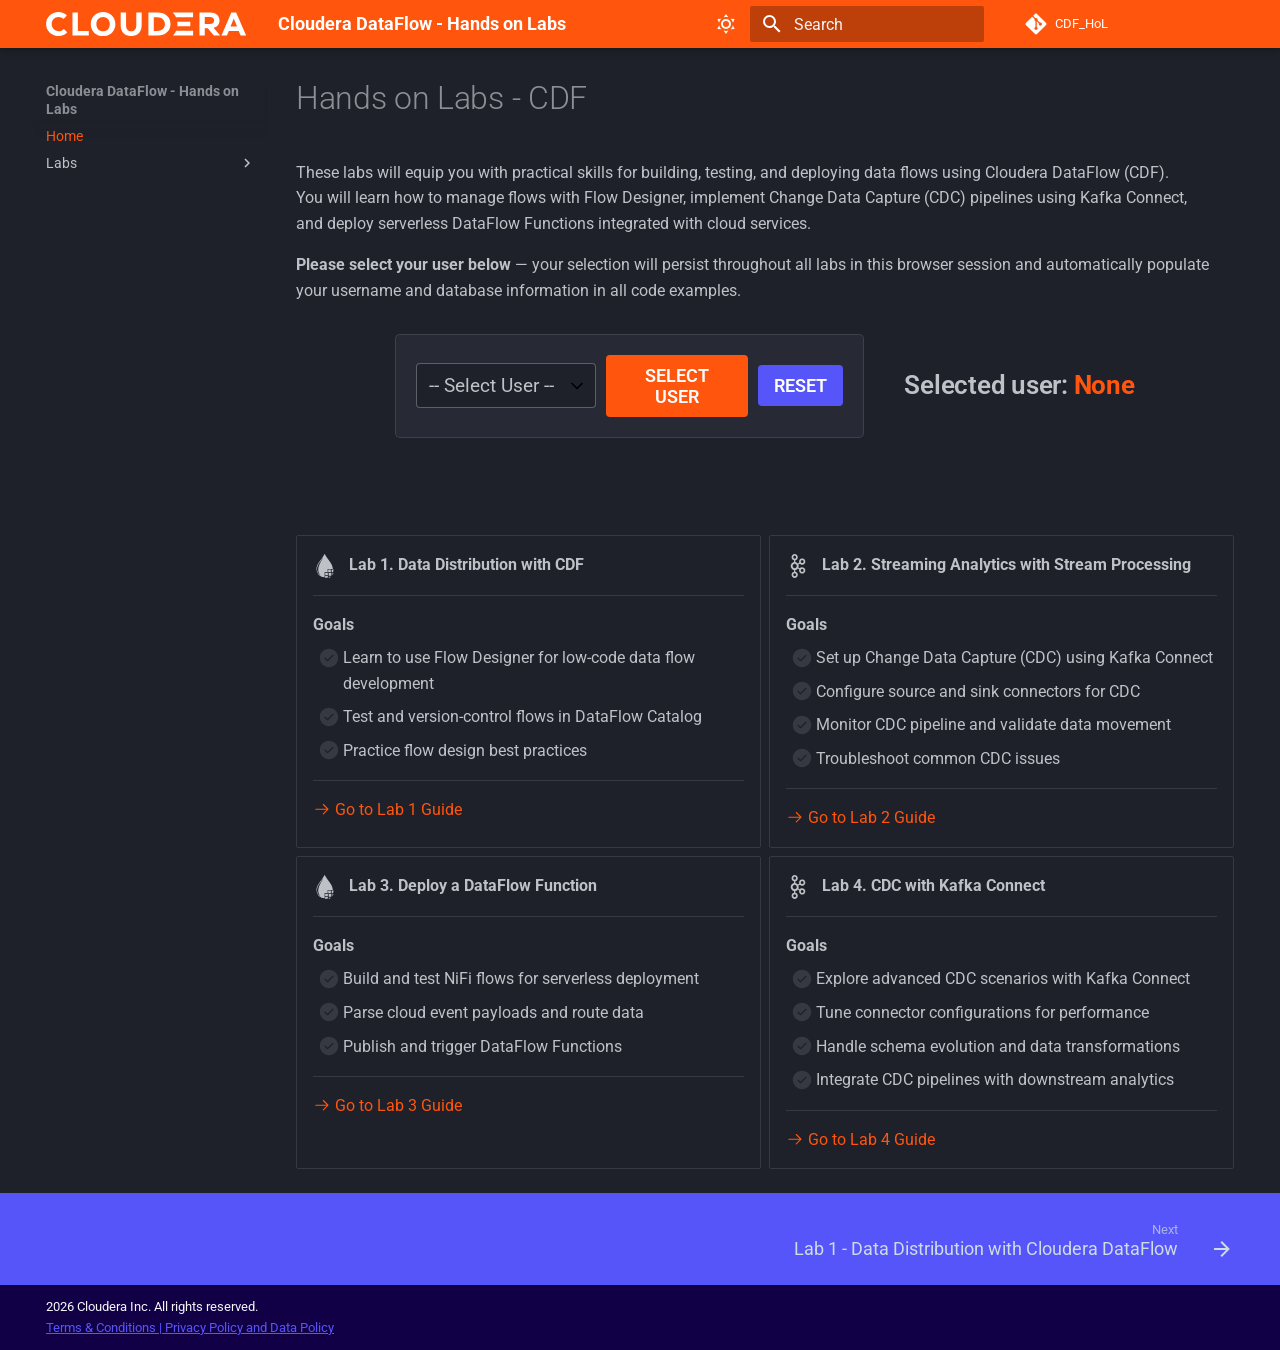
==== commit 0c7c1deb: "Deployed 7646753 with MkDocs version: 1.6.1" ====
--- a/index.html
+++ b/index.html
@@ -507,12 +507,76 @@
 <p>These labs will equip you with practical skills for building, testing, and deploying data flows using Cloudera DataFlow (CDF).<br>
 You will learn how to manage flows with Flow Designer, implement Change Data Capture (CDC) pipelines using Kafka Connect,<br>
 and deploy serverless DataFlow Functions integrated with cloud services.  </p>
+<p><strong>Please select your user below</strong> — your selection will persist throughout all labs in this browser session and automatically populate your username and database information in all code examples.  </p>
+<div class="username-selector-wrapper">
+    <div class="username-input-container">
+        <select id="user-number-input">
+            <option value="">-- Select User --</option>
+            <option value="user001">user001</option>
+            <option value="user002">user002</option>
+            <option value="user003">user003</option>
+            <option value="user004">user004</option>
+            <option value="user005">user005</option>
+            <option value="user006">user006</option>
+            <option value="user007">user007</option>
+            <option value="user008">user008</option>
+            <option value="user009">user009</option>
+            <option value="user010">user010</option>
+            <option value="user011">user011</option>
+            <option value="user012">user012</option>
+            <option value="user013">user013</option>
+            <option value="user014">user014</option>
+            <option value="user015">user015</option>
+            <option value="user016">user016</option>
+            <option value="user017">user017</option>
+            <option value="user018">user018</option>
+            <option value="user019">user019</option>
+            <option value="user020">user020</option>
+            <option value="user021">user021</option>
+            <option value="user022">user022</option>
+            <option value="user023">user023</option>
+            <option value="user024">user024</option>
+            <option value="user025">user025</option>
+            <option value="user026">user026</option>
+            <option value="user027">user027</option>
+            <option value="user028">user028</option>
+            <option value="user029">user029</option>
+            <option value="user030">user030</option>
+            <option value="user031">user031</option>
+            <option value="user032">user032</option>
+            <option value="user033">user033</option>
+            <option value="user034">user034</option>
+            <option value="user035">user035</option>
+            <option value="user036">user036</option>
+            <option value="user037">user037</option>
+            <option value="user038">user038</option>
+            <option value="user039">user039</option>
+            <option value="user040">user040</option>
+            <option value="user041">user041</option>
+            <option value="user042">user042</option>
+            <option value="user043">user043</option>
+            <option value="user044">user044</option>
+            <option value="user045">user045</option>
+            <option value="user046">user046</option>
+            <option value="user047">user047</option>
+            <option value="user048">user048</option>
+            <option value="user049">user049</option>
+            <option value="user050">user050</option>
+        </select>
+        <button id="user-username-save">SELECT USER</button>
+        <button id="user-username-clear">RESET</button>
+    </div>
+    <div class="username-display">
+        <h3>Selected user: <span id="selected-username">None</span></h3>
+    </div>
+</div>
+
 <p><br>
 <br></p>
 <div class="grid cards">
 <ul>
 <li>
-<p><span class="twemoji lg middle"><svg xmlns="http://www.w3.org/2000/svg" viewBox="0 0 24 24"><path d="M12 0C5.373 0 0 5.373 0 12s5.373 12 12 12 12-5.373 12-12S18.627 0 12 0m.344 20.251a8.25 8.25 0 1 1 0-16.502 8.2 8.2 0 0 1 5.633 2.234L15.519 8.53a4.69 4.69 0 0 0-3.175-1.239 4.709 4.709 0 1 0 3.284 8.081l2.657 2.346a8.22 8.22 0 0 1-5.941 2.533"></path></svg></span> &nbsp; <strong>Lab 1. Data Distribution with CDF</strong></p>
+<p><span class="twemoji lg middle"><svg xmlns="http://www.w3.org/2000/svg" viewBox="0 0 24 24"><path d="M11.648 0a.09.09 0 0 0-.084.053A30.7 30.7 0 0 1 8.592 4.73c-2.09 2.728-5.145 6.466-5.145 10.364a8.2 8.2 0 0 0 8.201 8.2v-5.003c0-.106.087-.193.194-.193h2.81v-2.813c0-.106.087-.191.194-.191h5.004c0-3.9-3.056-7.636-5.145-10.364A30.7 30.7 0 0 1 11.732.053.1.1 0 0 0 11.648 0m-1.632 3.867c.05 0 .08.034.037.112q-.164.297-.328.593c-.396.702-.819 1.389-1.23 2.08q-.293-.047-.585-.088c.495-.651 1-1.296 1.48-1.959.153-.209.302-.423.454-.634a.24.24 0 0 1 .172-.104M7.44 7.186q.332.053.666.119-.112.193-.223.383a29 29 0 0 0-1.625 3.261c-.874 2.123-1.383 4.444-.77 6.707a8.2 8.2 0 0 0 2.217 3.74c.083.083-.02.216-.119.155a7.6 7.6 0 0 1-.93-.686A7.67 7.67 0 0 1 4.1 16.248c-.329-2.156.387-4.246 1.418-6.115a27 27 0 0 1 1.92-2.947zm7.931 8.435a.193.193 0 0 0-.191.191V18.3h2.677v-2.68zm3.299 0V18.3h1.348a8 8 0 0 0 .515-2.678zm-6.303 3.004a.193.193 0 0 0-.191.193v2.485h2.678v-2.678Zm3.295.484v2.68h2.115a.56.56 0 0 0 .399-.162v-.004a.56.56 0 0 0 .16-.397V19.11zm3.674.182v1.98a8 8 0 0 0 1.217-1.98zm-6.969 2.824a.193.193 0 0 0-.191.192v1.672a8 8 0 0 0 2.678-.516v-1.348zm3.48.668V24a8 8 0 0 0 1.98-1.217z"></path></svg></span> &nbsp; <strong>Lab 1. Data Distribution with CDF</strong></p>
 <hr>
 <p><strong>Goals</strong></p>
 <ul class="task-list">
@@ -524,7 +588,7 @@
 <p><a href="labs/lab1/index.html"><span class="twemoji"><svg xmlns="http://www.w3.org/2000/svg" viewBox="0 0 24 24"><path d="M13.22 19.03a.75.75 0 0 1 0-1.06L18.19 13H3.75a.75.75 0 0 1 0-1.5h14.44l-4.97-4.97a.749.749 0 0 1 .326-1.275.75.75 0 0 1 .734.215l6.25 6.25a.75.75 0 0 1 0 1.06l-6.25 6.25a.75.75 0 0 1-1.06 0"></path></svg></span> Go to Lab 1 Guide</a></p>
 </li>
 <li>
-<p><span class="twemoji lg middle"><svg xmlns="http://www.w3.org/2000/svg" viewBox="0 0 24 24"><path d="M12 0C5.373 0 0 5.373 0 12s5.373 12 12 12 12-5.373 12-12S18.627 0 12 0m.344 20.251a8.25 8.25 0 1 1 0-16.502 8.2 8.2 0 0 1 5.633 2.234L15.519 8.53a4.69 4.69 0 0 0-3.175-1.239 4.709 4.709 0 1 0 3.284 8.081l2.657 2.346a8.22 8.22 0 0 1-5.941 2.533"></path></svg></span> &nbsp; <strong>Lab 2. Streaming Analytics with Stream Processing</strong></p>
+<p><span class="twemoji lg middle"><svg xmlns="http://www.w3.org/2000/svg" viewBox="0 0 24 24"><path d="M9.71 2.136a1.43 1.43 0 0 0-2.047 0h-.007a1.48 1.48 0 0 0-.421 1.042c0 .41.161.777.422 1.039l.007.007c.257.264.616.426 1.019.426.404 0 .766-.162 1.027-.426l.003-.007c.261-.262.421-.629.421-1.039 0-.408-.159-.777-.421-1.042zM8.683 22.295c.404 0 .766-.167 1.027-.429l.003-.008c.261-.261.421-.631.421-1.036 0-.41-.159-.778-.421-1.044H9.71a1.42 1.42 0 0 0-1.027-.432 1.4 1.4 0 0 0-1.02.432h-.007c-.26.266-.422.634-.422 1.044 0 .406.161.775.422 1.036l.007.008c.258.262.617.429 1.02.429m7.89-4.462c.359-.096.683-.33.882-.684l.027-.052a1.47 1.47 0 0 0 .114-1.067 1.45 1.45 0 0 0-.675-.896l-.021-.014a1.43 1.43 0 0 0-1.078-.132c-.36.091-.684.335-.881.686-.2.349-.241.75-.146 1.119.099.363.33.691.675.896h.002c.346.203.737.239 1.101.144m-6.405-7.342a2.08 2.08 0 0 0-1.485-.627c-.58 0-1.103.242-1.482.627-.378.385-.612.916-.612 1.507s.233 1.124.612 1.514a2.08 2.08 0 0 0 2.967 0c.379-.39.612-.923.612-1.514s-.233-1.122-.612-1.507m-.835-2.51c.843.141 1.6.552 2.178 1.144h.004c.092.093.182.196.265.299l1.446-.851a3.18 3.18 0 0 1-.047-1.808 3.15 3.15 0 0 1 1.456-1.926l.025-.016a3.06 3.06 0 0 1 2.345-.306c.77.21 1.465.721 1.898 1.482v.002c.431.757.518 1.626.313 2.408a3.15 3.15 0 0 1-1.456 1.928l-.198.118h-.02a3.1 3.1 0 0 1-2.154.201 3.13 3.13 0 0 1-1.514-.944l-1.444.848a4.16 4.16 0 0 1 0 2.879l1.444.846c.413-.47.939-.789 1.514-.944a3.04 3.04 0 0 1 2.371.319l.048.023v.002a3.17 3.17 0 0 1 1.408 1.906 3.22 3.22 0 0 1-.313 2.405l-.026.053-.003-.005a3.15 3.15 0 0 1-1.867 1.436 3.1 3.1 0 0 1-2.371-.318v-.006a3.16 3.16 0 0 1-1.456-1.927 3.18 3.18 0 0 1 .047-1.805l-1.446-.848a4 4 0 0 1-.265.294l-.004.005a3.94 3.94 0 0 1-2.178 1.138v1.699a3.1 3.1 0 0 1 1.56.862l.002.004c.565.572.914 1.368.914 2.243 0 .873-.35 1.664-.914 2.239l-.002.009a3.1 3.1 0 0 1-2.21.931 3.1 3.1 0 0 1-2.206-.93h-.002v-.009a3.19 3.19 0 0 1-.916-2.239c0-.875.35-1.672.916-2.243v-.004h.002a3.1 3.1 0 0 1 1.558-.862v-1.699a3.93 3.93 0 0 1-2.176-1.138l-.006-.005a4.1 4.1 0 0 1-1.173-2.874c0-1.122.452-2.136 1.173-2.872h.006a3.95 3.95 0 0 1 2.176-1.144V6.289a3.14 3.14 0 0 1-1.558-.864h-.002v-.004a3.2 3.2 0 0 1-.916-2.243c0-.871.35-1.669.916-2.243l.002-.002A3.08 3.08 0 0 1 8.683 0c.861 0 1.641.355 2.21.932v.002h.002c.565.574.914 1.372.914 2.243 0 .876-.35 1.667-.914 2.243l-.002.005a3.14 3.14 0 0 1-1.56.864zm8.121-1.129-.012-.019a1.45 1.45 0 0 0-.87-.668 1.43 1.43 0 0 0-1.103.146h.002c-.347.2-.58.529-.677.896-.095.365-.054.768.146 1.119l.007.009c.2.347.519.579.874.673.357.103.755.059 1.098-.144l.019-.009a1.47 1.47 0 0 0 .657-.885 1.5 1.5 0 0 0-.141-1.118"></path></svg></span> &nbsp; <strong>Lab 2. Streaming Analytics with Stream Processing</strong></p>
 <hr>
 <p><strong>Goals</strong></p>
 <ul class="task-list">
@@ -537,7 +601,7 @@
 <p><a href="labs/lab2/index.html"><span class="twemoji"><svg xmlns="http://www.w3.org/2000/svg" viewBox="0 0 24 24"><path d="M13.22 19.03a.75.75 0 0 1 0-1.06L18.19 13H3.75a.75.75 0 0 1 0-1.5h14.44l-4.97-4.97a.749.749 0 0 1 .326-1.275.75.75 0 0 1 .734.215l6.25 6.25a.75.75 0 0 1 0 1.06l-6.25 6.25a.75.75 0 0 1-1.06 0"></path></svg></span> Go to Lab 2 Guide</a></p>
 </li>
 <li>
-<p><span class="twemoji lg middle"><svg xmlns="http://www.w3.org/2000/svg" viewBox="0 0 24 24"><path d="M12 0C5.373 0 0 5.373 0 12s5.373 12 12 12 12-5.373 12-12S18.627 0 12 0m.344 20.251a8.25 8.25 0 1 1 0-16.502 8.2 8.2 0 0 1 5.633 2.234L15.519 8.53a4.69 4.69 0 0 0-3.175-1.239 4.709 4.709 0 1 0 3.284 8.081l2.657 2.346a8.22 8.22 0 0 1-5.941 2.533"></path></svg></span> &nbsp; <strong>Lab 3. Deploy a DataFlow Function</strong></p>
+<p><span class="twemoji lg middle"><svg xmlns="http://www.w3.org/2000/svg" viewBox="0 0 24 24"><path d="M11.648 0a.09.09 0 0 0-.084.053A30.7 30.7 0 0 1 8.592 4.73c-2.09 2.728-5.145 6.466-5.145 10.364a8.2 8.2 0 0 0 8.201 8.2v-5.003c0-.106.087-.193.194-.193h2.81v-2.813c0-.106.087-.191.194-.191h5.004c0-3.9-3.056-7.636-5.145-10.364A30.7 30.7 0 0 1 11.732.053.1.1 0 0 0 11.648 0m-1.632 3.867c.05 0 .08.034.037.112q-.164.297-.328.593c-.396.702-.819 1.389-1.23 2.08q-.293-.047-.585-.088c.495-.651 1-1.296 1.48-1.959.153-.209.302-.423.454-.634a.24.24 0 0 1 .172-.104M7.44 7.186q.332.053.666.119-.112.193-.223.383a29 29 0 0 0-1.625 3.261c-.874 2.123-1.383 4.444-.77 6.707a8.2 8.2 0 0 0 2.217 3.74c.083.083-.02.216-.119.155a7.6 7.6 0 0 1-.93-.686A7.67 7.67 0 0 1 4.1 16.248c-.329-2.156.387-4.246 1.418-6.115a27 27 0 0 1 1.92-2.947zm7.931 8.435a.193.193 0 0 0-.191.191V18.3h2.677v-2.68zm3.299 0V18.3h1.348a8 8 0 0 0 .515-2.678zm-6.303 3.004a.193.193 0 0 0-.191.193v2.485h2.678v-2.678Zm3.295.484v2.68h2.115a.56.56 0 0 0 .399-.162v-.004a.56.56 0 0 0 .16-.397V19.11zm3.674.182v1.98a8 8 0 0 0 1.217-1.98zm-6.969 2.824a.193.193 0 0 0-.191.192v1.672a8 8 0 0 0 2.678-.516v-1.348zm3.48.668V24a8 8 0 0 0 1.98-1.217z"></path></svg></span> &nbsp; <strong>Lab 3. Deploy a DataFlow Function</strong></p>
 <hr>
 <p><strong>Goals</strong></p>
 <ul class="task-list">
@@ -549,7 +613,7 @@
 <p><a href="labs/lab3/index.html"><span class="twemoji"><svg xmlns="http://www.w3.org/2000/svg" viewBox="0 0 24 24"><path d="M13.22 19.03a.75.75 0 0 1 0-1.06L18.19 13H3.75a.75.75 0 0 1 0-1.5h14.44l-4.97-4.97a.749.749 0 0 1 .326-1.275.75.75 0 0 1 .734.215l6.25 6.25a.75.75 0 0 1 0 1.06l-6.25 6.25a.75.75 0 0 1-1.06 0"></path></svg></span> Go to Lab 3 Guide</a></p>
 </li>
 <li>
-<p><span class="twemoji lg middle"><svg xmlns="http://www.w3.org/2000/svg" viewBox="0 0 24 24"><path d="M12 0C5.373 0 0 5.373 0 12s5.373 12 12 12 12-5.373 12-12S18.627 0 12 0m.344 20.251a8.25 8.25 0 1 1 0-16.502 8.2 8.2 0 0 1 5.633 2.234L15.519 8.53a4.69 4.69 0 0 0-3.175-1.239 4.709 4.709 0 1 0 3.284 8.081l2.657 2.346a8.22 8.22 0 0 1-5.941 2.533"></path></svg></span> &nbsp; <strong>Lab 4. CDC with Kafka Connect</strong></p>
+<p><span class="twemoji lg middle"><svg xmlns="http://www.w3.org/2000/svg" viewBox="0 0 24 24"><path d="M9.71 2.136a1.43 1.43 0 0 0-2.047 0h-.007a1.48 1.48 0 0 0-.421 1.042c0 .41.161.777.422 1.039l.007.007c.257.264.616.426 1.019.426.404 0 .766-.162 1.027-.426l.003-.007c.261-.262.421-.629.421-1.039 0-.408-.159-.777-.421-1.042zM8.683 22.295c.404 0 .766-.167 1.027-.429l.003-.008c.261-.261.421-.631.421-1.036 0-.41-.159-.778-.421-1.044H9.71a1.42 1.42 0 0 0-1.027-.432 1.4 1.4 0 0 0-1.02.432h-.007c-.26.266-.422.634-.422 1.044 0 .406.161.775.422 1.036l.007.008c.258.262.617.429 1.02.429m7.89-4.462c.359-.096.683-.33.882-.684l.027-.052a1.47 1.47 0 0 0 .114-1.067 1.45 1.45 0 0 0-.675-.896l-.021-.014a1.43 1.43 0 0 0-1.078-.132c-.36.091-.684.335-.881.686-.2.349-.241.75-.146 1.119.099.363.33.691.675.896h.002c.346.203.737.239 1.101.144m-6.405-7.342a2.08 2.08 0 0 0-1.485-.627c-.58 0-1.103.242-1.482.627-.378.385-.612.916-.612 1.507s.233 1.124.612 1.514a2.08 2.08 0 0 0 2.967 0c.379-.39.612-.923.612-1.514s-.233-1.122-.612-1.507m-.835-2.51c.843.141 1.6.552 2.178 1.144h.004c.092.093.182.196.265.299l1.446-.851a3.18 3.18 0 0 1-.047-1.808 3.15 3.15 0 0 1 1.456-1.926l.025-.016a3.06 3.06 0 0 1 2.345-.306c.77.21 1.465.721 1.898 1.482v.002c.431.757.518 1.626.313 2.408a3.15 3.15 0 0 1-1.456 1.928l-.198.118h-.02a3.1 3.1 0 0 1-2.154.201 3.13 3.13 0 0 1-1.514-.944l-1.444.848a4.16 4.16 0 0 1 0 2.879l1.444.846c.413-.47.939-.789 1.514-.944a3.04 3.04 0 0 1 2.371.319l.048.023v.002a3.17 3.17 0 0 1 1.408 1.906 3.22 3.22 0 0 1-.313 2.405l-.026.053-.003-.005a3.15 3.15 0 0 1-1.867 1.436 3.1 3.1 0 0 1-2.371-.318v-.006a3.16 3.16 0 0 1-1.456-1.927 3.18 3.18 0 0 1 .047-1.805l-1.446-.848a4 4 0 0 1-.265.294l-.004.005a3.94 3.94 0 0 1-2.178 1.138v1.699a3.1 3.1 0 0 1 1.56.862l.002.004c.565.572.914 1.368.914 2.243 0 .873-.35 1.664-.914 2.239l-.002.009a3.1 3.1 0 0 1-2.21.931 3.1 3.1 0 0 1-2.206-.93h-.002v-.009a3.19 3.19 0 0 1-.916-2.239c0-.875.35-1.672.916-2.243v-.004h.002a3.1 3.1 0 0 1 1.558-.862v-1.699a3.93 3.93 0 0 1-2.176-1.138l-.006-.005a4.1 4.1 0 0 1-1.173-2.874c0-1.122.452-2.136 1.173-2.872h.006a3.95 3.95 0 0 1 2.176-1.144V6.289a3.14 3.14 0 0 1-1.558-.864h-.002v-.004a3.2 3.2 0 0 1-.916-2.243c0-.871.35-1.669.916-2.243l.002-.002A3.08 3.08 0 0 1 8.683 0c.861 0 1.641.355 2.21.932v.002h.002c.565.574.914 1.372.914 2.243 0 .876-.35 1.667-.914 2.243l-.002.005a3.14 3.14 0 0 1-1.56.864zm8.121-1.129-.012-.019a1.45 1.45 0 0 0-.87-.668 1.43 1.43 0 0 0-1.103.146h.002c-.347.2-.58.529-.677.896-.095.365-.054.768.146 1.119l.007.009c.2.347.519.579.874.673.357.103.755.059 1.098-.144l.019-.009a1.47 1.47 0 0 0 .657-.885 1.5 1.5 0 0 0-.141-1.118"></path></svg></span> &nbsp; <strong>Lab 4. CDC with Kafka Connect</strong></p>
 <hr>
 <p><strong>Goals</strong></p>
 <ul class="task-list">
--- a/assets/stylesheets/extra.css
+++ b/assets/stylesheets/extra.css
@@ -63,3 +63,124 @@
 .md-typeset .prereq-complete h2 {
   margin: 0.6em;
 }
+
+/* Username Input Container for variable substitution */
+.username-selector-wrapper {
+  display: flex;
+  align-items: center;
+  justify-content: center;
+  gap: 2rem;
+  margin: 1.5rem 0;
+  flex-wrap: wrap;
+}
+
+.username-input-container {
+  display: flex;
+  gap: 0.5rem;
+  padding: 1rem;
+  background-color: var(--md-code-bg-color);
+  border-radius: 5px;
+  border: 1px solid var(--md-default-fg-color--lightest);
+  align-items: center;
+  width: 50%;
+  min-width: 280px;
+}
+
+.username-input-container input[type="text"],
+.username-input-container select {
+  padding: 10px 12px;
+  border: 1px solid var(--md-default-fg-color--lighter);
+  border-radius: 4px;
+  font-size: 0.95rem;
+  font-family: inherit;
+  color: var(--md-typeset-color);
+  background-color: var(--md-default-bg-color);
+  transition: border-color 0.3s ease-in-out, box-shadow 0.3s ease-in-out;
+  flex: 1;
+  min-width: 180px;
+}
+
+.username-input-container input[type="text"]:focus,
+.username-input-container select:focus {
+  outline: none;
+  border-color: var(--md-accent-fg-color);
+  box-shadow: 0 0 0 3px var(--md-accent-fg-color--transparent);
+}
+
+.username-input-container input[type="text"]::placeholder {
+  color: var(--md-default-fg-color--light);
+  opacity: 0.6;
+}
+
+.username-input-container select {
+  cursor: pointer;
+  appearance: none;
+  background-image: url("data:image/svg+xml;charset=UTF-8,%3csvg xmlns='http://www.w3.org/2000/svg' viewBox='0 0 24 24' fill='none' stroke='currentColor' stroke-width='2' stroke-linecap='round' stroke-linejoin='round'%3e%3cpolyline points='6 9 12 15 18 9'%3e%3c/polyline%3e%3c/svg%3e");
+  background-repeat: no-repeat;
+  background-position: right 8px center;
+  background-size: 20px;
+  padding-right: 36px;
+}
+
+.username-input-container select option {
+  color: var(--md-typeset-color);
+  background-color: var(--md-default-bg-color);
+  padding: 8px;
+}
+
+.username-input-container button {
+  padding: 10px 16px;
+  border: none;
+  border-radius: 4px;
+  font-size: 0.9rem;
+  font-weight: 600;
+  cursor: pointer;
+  transition: background-color 0.3s ease-in-out, transform 0.2s ease-in-out;
+  font-family: inherit;
+}
+
+#user-username-save {
+  background-color: var(--md-primary-fg-color);
+  color: #fff;
+}
+
+#user-username-save:hover {
+  background-color: var(--md-primary-fg-color--light);
+  transform: translateY(-2px);
+}
+
+#user-username-save:active {
+  transform: translateY(0);
+}
+
+#user-username-clear {
+  background-color: var(--md-accent-fg-color);
+  color: #fff;
+}
+
+#user-username-clear:hover {
+  background-color: #4444d9;
+  transform: translateY(-2px);
+}
+
+#user-username-clear:active {
+  transform: translateY(0);
+}
+
+.username-display {
+  display: flex;
+  align-items: center;
+  justify-content: center;
+}
+
+.username-display h3 {
+  margin: 0;
+  font-size: 1.3rem;
+  color: var(--md-typeset-color);
+  font-weight: 600;
+}
+
+.username-display #selected-username {
+  color: var(--md-primary-fg-color);
+  font-weight: 700;
+}
